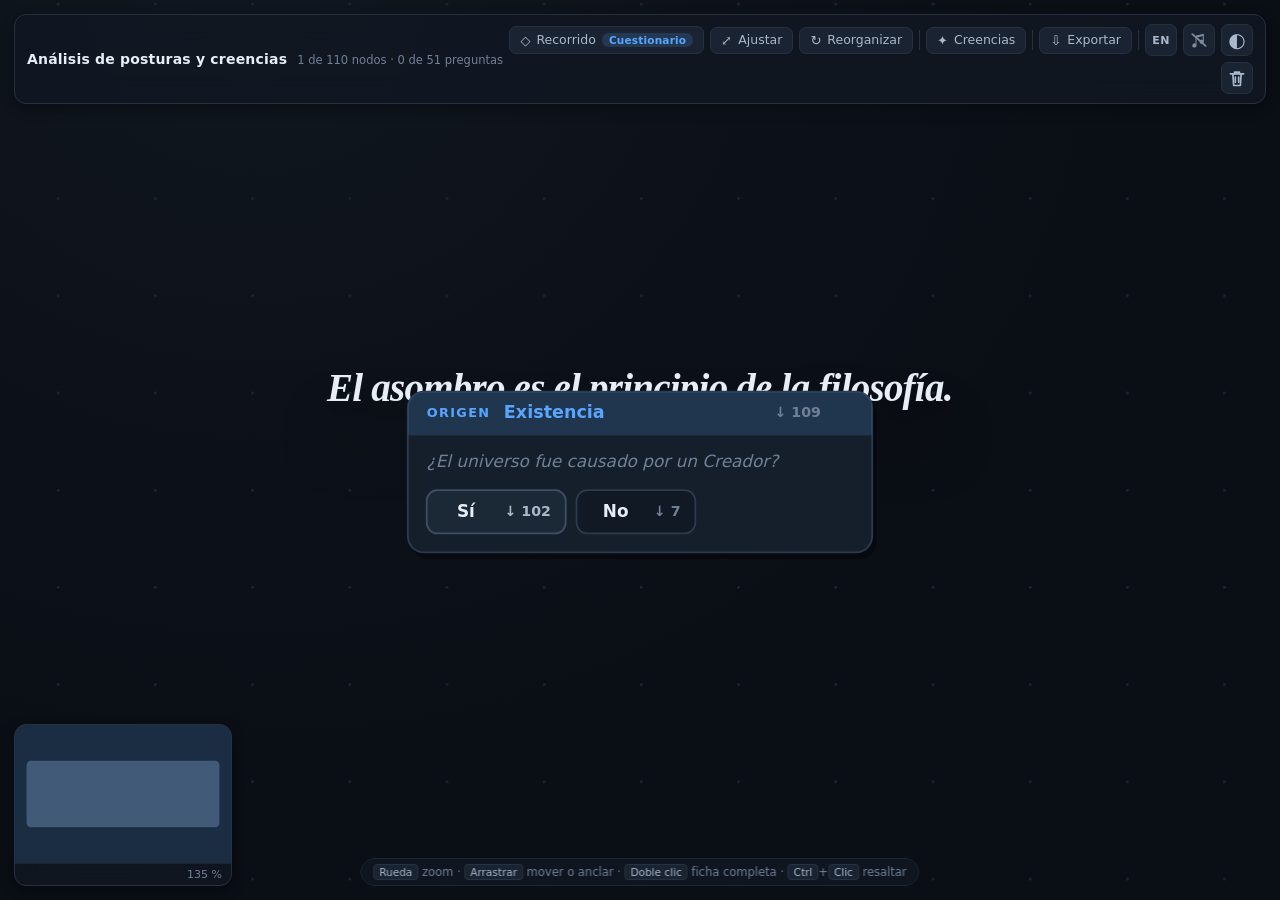
==== recursos/diagramas/arbol-web/index.html @ e9c70f5b "13a iteración de la implementación de la pagina del arbol de clasificación. Se implementaron todos l" ====
<!DOCTYPE html>
<html lang="es" data-tema="oscuro">
<head>
<meta charset="utf-8">
<meta name="viewport" content="width=device-width, initial-scale=1, viewport-fit=cover">
<title>Análisis de posturas y creencias</title>
<link rel="stylesheet" href="css/variables.css">
<link rel="stylesheet" href="css/canvas.css">
<link rel="stylesheet" href="css/nodes.css">
<link rel="stylesheet" href="css/panel.css">
</head>
<body>
<div id="aplicacion">

  <svg id="lienzo" xmlns="http://www.w3.org/2000/svg" role="application"
       data-i18n-aria="ariaLienzo"
       aria-label="Árbol interactivo de posturas y creencias">
    <defs>
      <pattern id="rejilla" width="72" height="72" patternUnits="userSpaceOnUse">
        <circle cx="1" cy="1" r="1.1" class="rejilla-punto"></circle>
      </pattern>
      <marker id="punta" viewBox="0 0 12 12" refX="10" refY="6"
              markerWidth="9" markerHeight="9" orient="auto-start-reverse">
        <path d="M 0 1.2 L 11 6 L 0 10.8 L 2.4 6 z" class="punta-flecha"></path>
      </marker>
      <marker id="punta-eje" viewBox="0 0 12 12" refX="10" refY="6"
              markerWidth="9" markerHeight="9" orient="auto-start-reverse">
        <path d="M 0 1.2 L 11 6 L 0 10.8 L 2.4 6 z" class="punta-flecha-eje"></path>
      </marker>
      <marker id="punta-camino" viewBox="0 0 12 12" refX="10" refY="6"
              markerWidth="10" markerHeight="10" orient="auto-start-reverse">
        <path d="M 0 1.2 L 11 6 L 0 10.8 L 2.4 6 z" class="punta-flecha-camino"></path>
      </marker>
      <marker id="punta-deshab" viewBox="0 0 12 12" refX="10" refY="6"
              markerWidth="9" markerHeight="9" orient="auto-start-reverse">
        <path d="M 0 1.2 L 11 6 L 0 10.8 L 2.4 6 z" class="punta-flecha-deshab"></path>
      </marker>
    </defs>
    <rect id="fondo-rejilla" x="0" y="0" width="100%" height="100%" fill="url(#rejilla)"></rect>
    <g id="mundo">
      <g id="capa-aristas"></g>
      <g id="capa-nodos"></g>
    </g>
  </svg>

  <header id="barra">
    <div class="barra-marca">
      <span class="barra-titulo" data-i18n="tituloPagina">Análisis de posturas y creencias</span>
      <span class="barra-contador" id="contador">—</span>
    </div>
    <div class="barra-acciones">
      <div class="menu-desplegable menu-izquierda" id="menu-recorrido">
        <button type="button" class="boton" id="btn-recorrido" data-i18n-title="recorridoTitle"
                title="Cómo se revelan las ramas (A para ciclar)"
                aria-haspopup="menu" aria-expanded="false">
          <span class="icono">◇</span><span class="rotulo" data-i18n="recorrido">Recorrido</span>
          <span class="valor" id="valor-recorrido">Cuestionario</span>
        </button>
        <div class="menu-lista" role="menu">
          <button type="button" role="menuitemradio" data-recorrido="cuestionario" data-i18n="cuestionario">Cuestionario</button>
          <button type="button" role="menuitemradio" data-recorrido="limpio" data-i18n="limpio">Limpio</button>
          <button type="button" role="menuitemradio" data-recorrido="exploracion" data-i18n="exploracion">Exploración libre</button>
          <button type="button" role="menuitemradio" data-recorrido="completo" data-i18n="completo">Árbol completo</button>
        </div>
      </div>
      <button type="button" class="boton" id="btn-ajustar" data-i18n-title="ajustarTitle"
              title="Ajustar el árbol a la ventana (F)">
        <span class="icono">⤢</span><span class="rotulo" data-i18n="ajustar">Ajustar</span>
      </button>
      <button type="button" class="boton" id="btn-reorganizar" data-i18n-title="reorganizarTitle"
              title="Restaurar las posiciones automáticas (R)">
        <span class="icono">↻</span><span class="rotulo" data-i18n="reorganizar">Reorganizar</span>
      </button>
      <span class="barra-separador" id="sep-resaltados" hidden></span>
      <button type="button" class="boton resalte" id="btn-resaltados" hidden
              data-i18n-title="encuadrarResaltados"
              title="Encuadrar todos los nodos resaltados (H)">
        <span class="icono">◈</span><span class="rotulo"><span id="conteo-resaltados">0</span> <span data-i18n="resaltados">resaltados</span></span>
      </button>
      <button type="button" class="boton resalte" id="btn-limpiar-resaltados" hidden
              data-i18n-title="quitarResaltados" title="Quitar todos los resaltados">
        <span class="icono">✕</span>
      </button>
      <span class="barra-separador"></span>
      <button type="button" class="boton alternable" id="btn-creencias"
              data-i18n-title="creenciasTitle" title="Explorador de creencias (C)"
              aria-pressed="false">
        <span class="icono">✦</span><span class="rotulo" data-i18n="creencias">Creencias</span>
      </button>
      <span class="barra-separador"></span>
      <div class="menu-desplegable" id="menu-exportar">
        <button type="button" class="boton" id="btn-exportar"
                data-i18n-title="exportarTitle" title="Exportar, compartir o descargar una imagen"
                aria-haspopup="menu" aria-expanded="false">
          <span class="icono">⇩</span><span class="rotulo" data-i18n="exportar">Exportar</span>
        </button>
        <div class="menu-lista" role="menu">
          <button type="button" data-export="url" data-i18n="exportarUrl">Compartir vista actual (URL)</button>
          <button type="button" data-export="md" data-i18n="exportarMd">Markdown (propuesta)</button>
          <button type="button" data-export="svg" data-i18n="exportarSvg">Imagen SVG</button>
          <button type="button" data-export="png" data-i18n="exportarPng">Imagen PNG</button>
        </div>
      </div>
      <span class="barra-separador"></span>
      <button type="button" class="boton icono-solo" id="btn-idioma"
              data-i18n-title="idiomaTitle" title="Cambiar idioma (español / English)">
        <span class="rotulo" id="rotulo-idioma">EN</span>
      </button>
      <div class="musica-wrap" id="musica-wrap">
        <button type="button" class="boton icono-solo" id="btn-musica"
                data-i18n-title="muteTitle" title="Silenciar o reanudar la música">
          <svg class="icono-nota" viewBox="0 0 24 24" aria-hidden="true">
            <path d="M9 18.5a2.5 2.5 0 1 1-1.2-2.1V6.8l10-2.3v9.5a2.5 2.5 0 1 1-1.2-2.1V7.2L9 9.2z"></path>
            <path class="nota-tache" d="M4 5 L20 19"></path>
          </svg>
        </button>
        <input type="range" id="vol-musica" class="vol-musica" min="0" max="100" value="10"
               aria-label="Volumen">
      </div>
      <button type="button" class="boton icono-solo" id="btn-tema"
              data-i18n-title="temaTitle" title="Cambiar entre tema oscuro y claro (T)">
        <span class="icono">◐</span>
      </button>
      <button type="button" class="boton peligro icono-solo" id="btn-reiniciar"
              data-i18n-title="reiniciarTitle"
              title="Borrar respuestas, resaltados y anclajes">
        <svg class="icono-basurero" viewBox="0 0 24 24" aria-hidden="true">
          <path d="M4 7h16"></path>
          <path d="M9 7V5h6v2"></path>
          <path d="M7 7l1 14h8l1-14"></path>
          <path d="M10 11v6M14 11v6"></path>
        </svg>
      </button>
    </div>
  </header>

  <div id="minimapa" aria-hidden="true">
    <svg id="minimapa-svg" xmlns="http://www.w3.org/2000/svg">
      <g id="minimapa-nodos"></g>
      <rect id="minimapa-vista" x="0" y="0" width="10" height="10"></rect>
    </svg>
    <div class="minimapa-zoom"><span id="minimapa-escala">100 %</span></div>
  </div>

  <div id="pista" data-i18n-html="pista">
    <kbd>Rueda</kbd> zoom · <kbd>Arrastrar</kbd> mover o anclar · <kbd>Doble clic</kbd> ficha completa ·
    <kbd>Ctrl</kbd>+<kbd>Clic</kbd> resaltar
  </div>

  <aside id="panel" class="cerrado" aria-label="Panel de detalle">
    <div id="panel-asa" data-i18n-title="panelAsa" title="Arrastrar para cambiar el ancho"></div>
    <button type="button" id="panel-cerrar" data-i18n-title="panelCerrar" title="Cerrar panel">✕</button>
    <nav class="panel-pestanas" role="tablist">
      <button type="button" class="pestana" data-pestana="detalle" role="tab" data-i18n="detalle">Detalle</button>
      <button type="button" class="pestana activa" data-pestana="creencias" role="tab" data-i18n="creencias">Creencias</button>
      <button type="button" class="pestana" data-pestana="comparar" role="tab" data-i18n="compararTab">Comparar</button>
      <button type="button" class="pestana" data-pestana="analisis" role="tab" data-i18n="analisis">Análisis profundo</button>
    </nav>

    <section class="panel-cuerpo" data-cuerpo="detalle" id="cuerpo-detalle">
      <div class="panel-controles">
        <button type="button" class="mini-boton destacado" id="btn-analizar-detalle" data-i18n="irAnalizar">Analizar →</button>
      </div>
      <div id="ficha-detalle">
        <p class="panel-vacio" data-i18n="panelVacio">Selecciona un nodo del árbol para ver su ficha completa.</p>
      </div>
    </section>

    <section class="panel-cuerpo activa" data-cuerpo="creencias" id="cuerpo-creencias">
      <div class="buscador">
        <input type="search" id="buscador-tradiciones"
               data-i18n-placeholder="buscarPlaceholder"
               placeholder="Buscar tradición, religión o sistema…"
               autocomplete="off" spellcheck="false">
      </div>
      <div class="panel-controles">
        <button type="button" class="mini-boton alternable" id="btn-compacto" data-i18n="modoCompacto">Modo compacto</button>
        <button type="button" class="mini-boton" id="btn-limpiar-creencias" data-i18n="limpiarSeleccion">Limpiar selección</button>
        <button type="button" class="mini-boton destacado" id="btn-ir-comparar" data-i18n="irComparar">Comparar →</button>
      </div>
      <div id="ficha-creencias"></div>
      <h3 class="panel-subtitulo" data-i18n="tradicionesTitulo">Tradiciones y sistemas de creencias</h3>
      <div id="lista-tradiciones"></div>
      <h3 class="panel-subtitulo" data-i18n="posturasTitulo">Posturas</h3>
      <p class="panel-nota" id="nota-sin-afiliacion"></p>
      <div id="lista-posturas-sueltas"></div>
    </section>

    <section class="panel-cuerpo" data-cuerpo="comparar" id="cuerpo-comparar">
      <div class="panel-controles">
        <label class="interruptor">
          <input type="checkbox" id="chk-desacuerdos">
          <span data-i18n="soloDesacuerdos">Solo desacuerdos</span>
        </label>
        <label class="interruptor">
          <span data-i18n="profundidad">Profundidad</span>
          <select id="sel-profundidad">
            <option value="0" data-i18n="toda">Toda</option>
            <option value="3" data-i18n="niveles3">3 niveles</option>
            <option value="5" data-i18n="niveles5">5 niveles</option>
            <option value="8" data-i18n="niveles8">8 niveles</option>
          </select>
        </label>
      </div>
      <div class="panel-controles">
        <button type="button" class="mini-boton" id="btn-copiar" data-i18n="copiar">Copiar</button>
        <button type="button" class="mini-boton" id="btn-csv" data-i18n="csv">Exportar CSV</button>
        <button type="button" class="mini-boton" id="btn-json" data-i18n="json">Exportar JSON</button>
        <button type="button" class="mini-boton destacado" id="btn-analizar-comparar" data-i18n="irAnalizar">Analizar →</button>
      </div>
      <div id="salida-comparar"></div>
    </section>

    <section class="panel-cuerpo" data-cuerpo="analisis" id="cuerpo-analisis">
      <div class="en-construccion">
        <span class="en-construccion-icono" aria-hidden="true">⚗</span>
        <h3 data-i18n="analisisConstruccion">En construcción</h3>
        <p data-i18n="analisisConstruccionNota">El análisis profundo cruzará el recorrido con las
          posturas del árbol para señalar tensiones, implicaciones y compromisos. Llegará en una
          próxima versión.</p>
      </div>
    </section>
  </aside>

  <div id="dialogo" class="oculto" role="dialog" aria-modal="true" aria-labelledby="dialogo-titulo">
    <div class="dialogo-caja">
      <h2 id="dialogo-titulo"></h2>
      <p id="dialogo-texto"></p>
      <div class="dialogo-acciones">
        <button type="button" class="mini-boton" id="dialogo-cancelar" data-i18n="cancelar">Cancelar</button>
        <button type="button" class="mini-boton peligro" id="dialogo-aceptar" data-i18n="eliminar">Eliminar</button>
      </div>
    </div>
  </div>

  <div id="bienvenida" aria-hidden="true">
    <figure>
      <blockquote id="bienvenida-texto"></blockquote>
      <figcaption id="bienvenida-fuente"></figcaption>
    </figure>
  </div>

  <audio id="audio-fondo" loop preload="auto" src="music/006_lifeWave2k.mp3"></audio>
  <div id="tooltip" role="tooltip" aria-hidden="true"></div>
  <div id="aviso" role="status" aria-live="polite"></div>
  <div id="cargando"><div class="girador"></div><p data-i18n="cargando">Cargando el árbol…</p></div>

</div>

<script src="js/state.js"></script>
<script src="js/i18n.js"></script>
<script src="js/traducciones-en.js"></script>
<script src="js/definiciones.js"></script>
<script src="js/edits.js"></script>
<script src="js/layout.js"></script>
<script src="js/search.js"></script>
<script src="js/renderer.js"></script>
<script src="js/router.js"></script>
<script src="js/app.js"></script>
</body>
</html>
---- recursos/diagramas/arbol-web/css/variables.css ----
/* Paleta y tokens compartidos. El tema oscuro es el predeterminado; el claro
   solo redefine los mismos nombres para que el resto del CSS no cambie. */

:root {
  --pila-fuente: "Segoe UI", system-ui, -apple-system, "Helvetica Neue", Arial, sans-serif;

  /* Lienzo */
  --fondo: #0a0e15;
  --fondo-alto: #10161f;
  --rejilla: #1b2534;

  /* Superficies de interfaz */
  --superficie: rgba(17, 24, 34, 0.86);
  --superficie-solida: #131a25;
  --superficie-alta: #1a2331;
  --borde: #26313f;
  --borde-suave: #1d2632;

  /* Texto */
  --texto: #e7eef8;
  --texto-medio: #a9b8cc;
  --texto-tenue: #708197;

  /* Tarjeta unificada estándar (tipo 1): paleta neutra oscura */
  --nodo-fondo: #151f2c;
  --nodo-fondo-2: #111925;
  --nodo-borde: #2c3a4c;
  --nodo-encabezado: #1e2b3c;
  --nodo-encabezado-texto: #cfe0f5;

  /* Respuesta que abre la rama más poblada: un tono apenas más claro */
  --rama-densa: #1b2836;
  --rama-densa-borde: #3d4f66;

  /* Postura base y preguntas desgajadas (tipo 2): acento ámbar atenuado */
  --eje-fondo: #241d10;
  --eje-borde: #6d5426;
  --eje-encabezado: #2f2513;
  --eje-texto: #e6c184;

  /* Acentos funcionales */
  --acento: #58a6ff;
  --acento-suave: rgba(88, 166, 255, 0.16);
  --dorado: #f2c14e;
  --dorado-suave: rgba(242, 193, 78, 0.18);
  --resalte: #a78bfa;
  --resalte-suave: rgba(167, 139, 250, 0.22);
  --peligro: #f0616d;
  --consenso: #3fb950;
  --divergencia: #f0616d;

  /* Aristas */
  --arista: #3c4b5e;
  --arista-activa: #58a6ff;
  --arista-eje: #6d5426;
  --etiqueta-fondo: #101823;

  /* Geometría */
  --radio: 12px;
  --radio-chico: 7px;
  --sombra: 0 12px 34px rgba(0, 0, 0, 0.48);
  --sombra-suave: 0 4px 14px rgba(0, 0, 0, 0.3);
  --transicion: 220ms cubic-bezier(0.22, 0.61, 0.36, 1);
}

:root[data-tema="claro"] {
  --fondo: #f4f6fa;
  --fondo-alto: #eaeef5;
  --rejilla: #d3dbe6;

  --superficie: rgba(255, 255, 255, 0.9);
  --superficie-solida: #ffffff;
  --superficie-alta: #f2f5f9;
  --borde: #d2dae5;
  --borde-suave: #e2e8f0;

  --texto: #16202c;
  --texto-medio: #46586d;
  --texto-tenue: #74869b;

  --nodo-fondo: #ffffff;
  --nodo-fondo-2: #f6f9fd;
  --nodo-borde: #ccd7e5;
  --nodo-encabezado: #e8eff8;
  --nodo-encabezado-texto: #22405f;

  --rama-densa: #e9eff8;
  --rama-densa-borde: #b9c8dc;

  --eje-fondo: #fdf6e6;
  --eje-borde: #d8b872;
  --eje-encabezado: #f6ead0;
  --eje-texto: #7a5a15;

  --acento: #1f6feb;
  --acento-suave: rgba(31, 111, 235, 0.12);
  --dorado: #b98700;
  --dorado-suave: rgba(185, 135, 0, 0.16);
  --resalte: #7c3aed;
  --resalte-suave: rgba(124, 58, 237, 0.16);
  --peligro: #cf222e;
  --consenso: #1a7f37;
  --divergencia: #cf222e;

  --arista: #a8b6c8;
  --arista-activa: #1f6feb;
  --arista-eje: #d8b872;
  --etiqueta-fondo: #ffffff;

  --sombra: 0 12px 30px rgba(31, 45, 65, 0.16);
  --sombra-suave: 0 3px 10px rgba(31, 45, 65, 0.12);
}
---- recursos/diagramas/arbol-web/css/canvas.css ----
/* Lienzo, cámara, barra flotante, minimapa, tooltip y avisos. */

* { box-sizing: border-box; }

html, body {
  margin: 0;
  height: 100%;
  height: 100dvh;
  overflow: hidden;
  background: var(--fondo);
  color: var(--texto);
  font-family: var(--pila-fuente);
  -webkit-font-smoothing: antialiased;
  user-select: none;
  -webkit-user-select: none;
  -webkit-tap-highlight-color: transparent;
}

#panel, input, textarea, select, #cuerpo-detalle, #cuerpo-creencias, #cuerpo-comparar {
  user-select: text;
  -webkit-user-select: text;
}

/* ------------------------------------------------------------------ lienzo */

#aplicacion {
  position: relative;
  height: 100%;
  /* El fondo vive aquí y no en el SVG: la cita de bienvenida se sienta
     entre ambos y el nodo raíz la tapa, como un banner detrás del objeto. */
  background:
    radial-gradient(ellipse at 20% 0%, var(--fondo-alto), transparent 62%),
    var(--fondo);
}

#lienzo {
  position: absolute;
  inset: 0;
  width: 100%;
  height: 100%;
  display: block;
  background: transparent;
  z-index: 6;
  cursor: grab;
  touch-action: none;
}
#lienzo.arrastrando { cursor: grabbing; }
#lienzo.moviendo-nodo { cursor: grabbing; }

.rejilla-punto { fill: var(--rejilla); }
#fondo-rejilla { pointer-events: none; }

.punta-flecha { fill: var(--arista); }
.punta-flecha-eje { fill: var(--arista-eje); }
.punta-flecha-camino { fill: var(--dorado); }
.punta-flecha-deshab { fill: var(--arista); opacity: 0.85; }

/* -------------------------------------------------------------------- barra */

#barra {
  position: absolute;
  top: 14px;
  left: 14px;
  right: 14px;
  display: flex;
  align-items: center;
  justify-content: space-between;
  gap: 14px;
  padding: 9px 12px;
  border: 1px solid var(--borde);
  border-radius: var(--radio);
  background: var(--superficie);
  backdrop-filter: blur(14px);
  box-shadow: var(--sombra-suave);
  z-index: 20;
}

.barra-marca { display: flex; align-items: baseline; gap: 10px; min-width: 0; }
.barra-titulo { font-size: 14px; font-weight: 650; letter-spacing: 0.2px; white-space: nowrap; }
.barra-contador { font-size: 11.5px; color: var(--texto-tenue); white-space: nowrap; }

.barra-acciones { display: flex; align-items: center; gap: 6px; flex-wrap: wrap; justify-content: flex-end; }
.barra-separador { width: 1px; height: 20px; background: var(--borde); }

.boton {
  display: inline-flex;
  align-items: center;
  gap: 6px;
  padding: 6px 10px;
  border: 1px solid var(--borde);
  border-radius: var(--radio-chico);
  background: var(--superficie-alta);
  color: var(--texto-medio);
  font: inherit;
  font-size: 12.5px;
  line-height: 1;
  cursor: pointer;
  transition: background var(--transicion), color var(--transicion), border-color var(--transicion);
}
.boton:hover { background: var(--acento-suave); color: var(--texto); border-color: var(--acento); }
.boton .icono { font-size: 13px; }
/* Valor vigente de un menú (p. ej. el recorrido): sobrevive al rótulo, que las
   pantallas estrechas esconden, porque sin él el botón no dice en qué modo está. */
.boton .valor {
  padding: 2px 7px;
  border-radius: 999px;
  background: var(--acento-suave);
  color: var(--acento);
  font-size: 10.5px;
  font-weight: 650;
  letter-spacing: 0.2px;
  white-space: nowrap;
}
.boton.icono-solo {
  width: 32px;
  height: 32px;
  padding: 0;
  justify-content: center;
  gap: 0;
}
.boton.icono-solo .icono { font-size: 20px; line-height: 1; }
.icono-basurero {
  width: 20px;
  height: 20px;
  fill: none;
  stroke: currentColor;
  stroke-width: 2;
  stroke-linecap: round;
  stroke-linejoin: round;
}
.icono-nota {
  width: 20px;
  height: 20px;
  fill: currentColor;
}
.icono-nota .nota-tache {
  fill: none;
  stroke: currentColor;
  stroke-width: 2.2;
  stroke-linecap: round;
  display: none;
}
#btn-musica.muteado .nota-tache { display: block; }
#btn-musica.muteado .icono-nota { opacity: 0.7; }
.musica-wrap, .menu-desplegable {
  position: relative;
  display: inline-flex;
  align-items: center;
}
.vol-musica {
  position: absolute;
  top: 100%;
  left: 50%;
  transform: translateX(-50%);
  width: 108px;
  margin: 0;
  /* El padding superior une el botón con el slider: sin ese puente el hover se pierde. */
  padding: 14px 10px 10px;
  border: 1px solid var(--borde);
  border-top: 0;
  border-radius: 0 0 var(--radio-chico) var(--radio-chico);
  background: var(--superficie-solida);
  box-shadow: var(--sombra-suave);
  opacity: 0;
  visibility: hidden;
  pointer-events: none;
  z-index: 30;
  transition: opacity 160ms ease;
}
.musica-wrap:hover .vol-musica,
.musica-wrap.vol-abierto .vol-musica,
.vol-musica:focus,
.vol-musica:active {
  opacity: 1;
  visibility: visible;
  pointer-events: auto;
}
.menu-lista {
  position: absolute;
  top: calc(100% + 6px);
  right: 0;
  min-width: 220px;
  max-width: calc(100vw - 40px);
  padding: 6px;
  border: 1px solid var(--borde);
  border-radius: var(--radio-chico);
  background: var(--superficie-solida);
  box-shadow: var(--sombra);
  z-index: 32;
  display: none;
}
.menu-desplegable.menu-izquierda .menu-lista { right: auto; left: 0; }
.menu-desplegable.abierto .menu-lista { display: grid; gap: 2px; }
.menu-lista button {
  display: flex;
  align-items: center;
  gap: 8px;
  width: 100%;
  text-align: left;
  padding: 8px 10px;
  border: 0;
  border-radius: 6px;
  background: transparent;
  color: var(--texto);
  font: inherit;
  font-size: 12.5px;
  cursor: pointer;
}
.menu-lista button:hover { background: var(--acento-suave); color: var(--acento); }
/* Opción vigente del menú: la marca ocupa una columna fija para que los
   rótulos no bailen entre una opción y otra. */
.menu-lista button::before {
  content: "✓";
  width: 10px;
  font-size: 11px;
  color: var(--acento);
  opacity: 0;
}
.menu-lista button.activo { color: var(--acento); }
.menu-lista button.activo::before { opacity: 1; }
.menu-lista button:not([data-recorrido])::before { display: none; }
#rotulo-idioma { font-size: 11px; font-weight: 700; letter-spacing: 0.4px; }
.boton.activo { background: var(--acento-suave); border-color: var(--acento); color: var(--acento); }
.boton.peligro { padding: 0; width: 32px; height: 32px; justify-content: center; }
.boton.peligro:hover { background: rgba(240, 97, 109, 0.16); border-color: var(--peligro); color: var(--peligro); }
.boton.resalte { background: var(--resalte-suave); border-color: var(--resalte); color: var(--resalte); }
.boton.resalte:hover { background: var(--resalte-suave); border-color: var(--resalte); color: var(--texto); }
.boton[hidden] { display: none; }
.barra-separador[hidden] { display: none; }

@media (max-width: 1180px) and (min-width: 861px) {
  .boton .rotulo { display: none; }
}

@media (max-width: 860px) {
  #barra {
    top: max(8px, env(safe-area-inset-top));
    left: max(8px, env(safe-area-inset-left));
    right: max(8px, env(safe-area-inset-right));
    flex-direction: column;
    align-items: stretch;
    gap: 8px;
    padding: 10px 10px 8px;
  }
  .barra-marca {
    width: 100%;
    justify-content: space-between;
    gap: 8px;
  }
  .barra-titulo {
    white-space: nowrap;
    overflow: hidden;
    text-overflow: ellipsis;
  }
  .barra-contador {
    white-space: nowrap;
    overflow: hidden;
    text-overflow: ellipsis;
    min-width: 0;
  }
  .barra-acciones {
    justify-content: flex-start;
    width: 100%;
    gap: 6px;
  }
  .barra-separador { display: none; }
  .boton {
    min-width: 40px;
    min-height: 40px;
    justify-content: center;
  }
  .boton .rotulo { display: none; }
  .boton.icono-solo,
  .boton.peligro {
    width: 40px;
    height: 40px;
  }
  /* El recorrido manda sobre el resto del árbol: en móvil conserva su rótulo
     y abre en fila propia para que su menú no se salga de la pantalla. */
  #menu-recorrido { flex: 1 1 100%; }
  #menu-recorrido .boton { width: 100%; justify-content: flex-start; gap: 8px; }
  #menu-recorrido .boton .rotulo { display: inline; }
  #menu-recorrido .menu-lista { left: 0; right: 0; min-width: 0; max-width: none; }
  #menu-exportar .menu-lista { max-width: calc(100vw - 32px); }
  #minimapa { display: none; }
}

@media (hover: none) {
  #tooltip { display: none !important; }
}

/* ---------------------------------------------------------------- minimapa */

#minimapa {
  position: absolute;
  left: 14px;
  bottom: 14px;
  width: 218px;
  border: 1px solid var(--borde);
  border-radius: var(--radio);
  background: var(--superficie);
  backdrop-filter: blur(14px);
  box-shadow: var(--sombra-suave);
  overflow: hidden;
  z-index: 15;
}
#minimapa-svg { display: block; width: 100%; height: 138px; cursor: pointer; }
#minimapa-nodos rect { fill: var(--arista); }
#minimapa-nodos rect.eje { fill: var(--eje-borde); }
#minimapa-nodos rect.camino { fill: var(--dorado); }
#minimapa-nodos rect.seleccionado { fill: var(--acento); }
#minimapa-nodos rect.resaltado { fill: var(--resalte); }
#minimapa-vista {
  fill: var(--acento-suave);
  stroke: var(--acento);
  stroke-width: 1.4;
  vector-effect: non-scaling-stroke;
  pointer-events: none;
}
.minimapa-zoom {
  padding: 4px 9px;
  border-top: 1px solid var(--borde-suave);
  font-size: 11px;
  color: var(--texto-tenue);
  text-align: right;
}

/* ------------------------------------------------------------------- pista */

#pista {
  position: absolute;
  left: 50%;
  bottom: 14px;
  transform: translateX(-50%);
  padding: 6px 12px;
  border: 1px solid var(--borde-suave);
  border-radius: 999px;
  background: var(--superficie);
  backdrop-filter: blur(10px);
  color: var(--texto-tenue);
  font-size: 11.5px;
  white-space: nowrap;
  pointer-events: none;
  z-index: 12;
}
#pista kbd {
  padding: 1px 5px;
  border: 1px solid var(--borde);
  border-radius: 4px;
  background: var(--superficie-alta);
  color: var(--texto-medio);
  font: inherit;
  font-size: 10.5px;
}
@media (max-width: 900px) { #pista { display: none; } }

/* ----------------------------------------------------------------- tooltip */

#tooltip {
  position: absolute;
  z-index: 40;
  max-width: 420px;
  padding: 12px 14px;
  border: 1px solid var(--borde);
  border-radius: var(--radio);
  background: var(--superficie-solida);
  box-shadow: var(--sombra);
  font-size: 12.5px;
  line-height: 1.5;
  color: var(--texto-medio);
  opacity: 0;
  visibility: hidden;
  transform: translateY(8px) scale(0.98);
  transition: opacity 280ms ease, transform 280ms ease, visibility 280ms;
  pointer-events: none;
}
#tooltip.visible { opacity: 1; visibility: visible; transform: translateY(0) scale(1); }
#tooltip.saliendo { opacity: 0; visibility: hidden; transform: translateY(-4px) scale(0.98); }
#tooltip h4 {
  margin: 0 0 6px;
  font-size: 11px;
  font-weight: 700;
  letter-spacing: 0.9px;
  text-transform: uppercase;
  color: var(--acento);
}
#tooltip .tooltip-coloquial { color: var(--texto); font-size: 13.5px; margin: 0 0 6px; }
#tooltip .tooltip-formal { color: var(--texto-tenue); font-size: 12px; font-style: italic; margin: 0 0 8px; }
#tooltip .tooltip-tradiciones { margin: 0 0 8px; font-size: 12px; color: var(--dorado); }
#tooltip .tooltip-peso { margin: 6px 0 0; font-size: 11.5px; color: var(--texto-tenue); }
#tooltip .tooltip-definicion { margin: 8px 0 0; font-size: 12px; color: var(--texto-medio); }
#tooltip .def-fuente { margin: 6px 0 0; font-size: 11px; }
#tooltip .def-fuente a { color: var(--acento); }
#tooltip dl { margin: 8px 0 0; display: grid; grid-template-columns: auto 1fr; gap: 3px 10px; }
#tooltip dt { color: var(--texto-tenue); font-size: 11.5px; }
#tooltip dd { margin: 0; color: var(--texto-medio); font-size: 11.5px; }

/* ---------------------------------------------------------------- diálogo */

#dialogo {
  position: absolute;
  inset: 0;
  display: grid;
  place-items: center;
  background: rgba(4, 7, 12, 0.62);
  backdrop-filter: blur(3px);
  z-index: 70;
  opacity: 1;
  transition: opacity 160ms ease;
}
#dialogo.oculto { opacity: 0; pointer-events: none; }

.dialogo-caja {
  width: min(440px, calc(100vw - 48px));
  padding: 20px 22px 18px;
  border: 1px solid var(--borde);
  border-radius: var(--radio);
  background: var(--superficie-solida);
  box-shadow: var(--sombra);
  transform: translateY(0);
  transition: transform 160ms ease;
}
#dialogo.oculto .dialogo-caja { transform: translateY(8px); }
.dialogo-caja h2 { margin: 0 0 8px; font-size: 16px; font-weight: 650; color: var(--texto); }
.dialogo-caja p { margin: 0 0 18px; font-size: 13px; line-height: 1.6; color: var(--texto-medio); }
.dialogo-caja b { color: var(--texto); }
.dialogo-acciones { display: flex; justify-content: flex-end; gap: 8px; }
.dialogo-acciones .mini-boton { padding: 7px 14px; font-size: 12.5px; }
.mini-boton.peligro { border-color: var(--peligro); color: var(--peligro); }
.mini-boton.peligro:hover { background: rgba(240, 97, 109, 0.16); color: var(--peligro); }

/* ------------------------------------------------------------- aviso/carga */

#aviso {
  position: absolute;
  top: 76px;
  left: 50%;
  transform: translate(-50%, -8px);
  padding: 8px 16px;
  border: 1px solid var(--acento);
  border-radius: 999px;
  background: var(--superficie-solida);
  box-shadow: var(--sombra);
  font-size: 12.5px;
  color: var(--texto);
  opacity: 0;
  pointer-events: none;
  transition: opacity 200ms ease, transform 200ms ease;
  z-index: 45;
}
#aviso.visible { opacity: 1; transform: translate(-50%, 0); }

#cargando {
  position: absolute;
  inset: 0;
  display: grid;
  place-content: center;
  justify-items: center;
  gap: 14px;
  background: var(--fondo);
  color: var(--texto-tenue);
  font-size: 13px;
  z-index: 60;
  transition: opacity 260ms ease;
}
#cargando.oculto { opacity: 0; pointer-events: none; }
#cargando p { margin: 0; }
#cargando.error .girador { display: none; }
#cargando.error p { max-width: 640px; text-align: center; line-height: 1.6; color: var(--texto-medio); }
#cargando code {
  padding: 1px 6px;
  border-radius: 4px;
  background: var(--superficie-alta);
  color: var(--acento);
  font-size: 12px;
}
.girador {
  width: 30px;
  height: 30px;
  border: 2.5px solid var(--borde);
  border-top-color: var(--acento);
  border-radius: 50%;
  animation: girar 850ms linear infinite;
}
@keyframes girar { to { transform: rotate(360deg); } }

/* Sombra de la cita: se proyecta sobre el lienzo (misma capa que el texto,
   detrás del SVG) y el nodo raíz la corta. */
:root {
  --bienvenida-sombra:
    drop-shadow(0 10px 8px rgba(0, 0, 0, 0.28))
    drop-shadow(0 42px 26px rgba(0, 0, 0, 0.4));
  --bienvenida-sombra-rincón:
    drop-shadow(0 6px 6px rgba(0, 0, 0, 0.22))
    drop-shadow(0 16px 12px rgba(0, 0, 0, 0.28));
  --bienvenida-sombra-apagada:
    drop-shadow(0 10px 8px rgba(0, 0, 0, 0))
    drop-shadow(0 42px 26px rgba(0, 0, 0, 0));
}
:root[data-tema="claro"] {
  --bienvenida-sombra:
    drop-shadow(0 8px 6px rgba(31, 45, 65, 0.12))
    drop-shadow(0 36px 22px rgba(31, 45, 65, 0.18));
  --bienvenida-sombra-rincón:
    drop-shadow(0 5px 5px rgba(31, 45, 65, 0.1))
    drop-shadow(0 14px 10px rgba(31, 45, 65, 0.14));
  --bienvenida-sombra-apagada:
    drop-shadow(0 8px 6px rgba(31, 45, 65, 0))
    drop-shadow(0 36px 22px rgba(31, 45, 65, 0));
}

#bienvenida {
  position: absolute;
  inset: 0;
  /* Detrás del SVG (z 6) y de la barra (z 20): el nodo la oculta de verdad. */
  z-index: 4;
  display: grid;
  place-items: center;
  /* Un poco alta: cruza la parte superior de la raíz, no el centro del nodo. */
  padding: calc(var(--barra-alto, 64px) + 8px) 24px 22vh;
  pointer-events: none;
  background: transparent;
}
#bienvenida figure {
  margin: 0;
  max-width: 96vw;
  text-align: center;
  opacity: 0;
  transform: translate3d(0, 28px, 0) scale(0.92);
  filter: var(--bienvenida-sombra-apagada);
  will-change: transform, opacity, filter;
  backface-visibility: hidden;
}
/* La secuencia la marca JS con clases: si tres @keyframes viven en el
   mismo elemento, la última se queda con opacity y el fade gana de una. */
#bienvenida.entra figure {
  opacity: 1;
  transform: translate3d(0, 0, 0) scale(1);
  filter: var(--bienvenida-sombra);
  transition:
    opacity 2s cubic-bezier(0.22, 1, 0.36, 1) 0.45s,
    transform 2s cubic-bezier(0.22, 1, 0.36, 1) 0.45s,
    filter 2s cubic-bezier(0.22, 1, 0.36, 1) 0.45s;
}
#bienvenida.en-esquina figure,
#bienvenida.sale figure {
  /* dx/dy/k los calcula JS midiendo la cita, para no salirse de la pantalla. */
  transform: translate3d(var(--bienvenida-dx, 0px), var(--bienvenida-dy, 0px), 0)
    scale(var(--bienvenida-k, 0.42));
}
#bienvenida.en-esquina figure {
  opacity: 1;
  filter: var(--bienvenida-sombra-rincón);
  transition:
    transform 0.8s cubic-bezier(0.4, 0, 1, 1),
    filter 0.8s ease;
}
#bienvenida.sale figure {
  opacity: 0;
  filter: var(--bienvenida-sombra-apagada);
  transition: opacity 0.8s ease, filter 0.8s ease;
}
#bienvenida blockquote {
  margin: 0;
  font-family: "Palatino Linotype", Palatino, "Iowan Old Style", "Book Antiqua", Georgia, serif;
  font-size: clamp(16px, 3.05vw, 42px);
  font-weight: 600;
  font-style: italic;
  letter-spacing: -0.02em;
  line-height: 1.15;
  white-space: nowrap;
  color: var(--texto);
}
#bienvenida figcaption {
  margin-top: 10px;
  font-family: "Palatino Linotype", Palatino, "Iowan Old Style", "Book Antiqua", Georgia, serif;
  font-size: clamp(10px, 1.35vw, 14px);
  font-weight: 500;
  letter-spacing: 0.16em;
  text-transform: uppercase;
  color: var(--texto-tenue);
  opacity: 0.42;
  white-space: nowrap;
  line-height: 1;
}
#bienvenida.hecha { display: none; }

@media (max-width: 860px) {
  #bienvenida {
    padding: calc(var(--barra-alto, 64px) + 8px) 16px 18vh;
  }
}

@media (prefers-reduced-motion: reduce) {
  .girador { animation-duration: 2.4s; }
  #tooltip { transition: none; }
  #bienvenida figure { transition: none; opacity: 0; }
}
---- recursos/diagramas/arbol-web/css/nodes.css ----
/* Nodos y aristas dibujados en SVG puro.
   Los tamaños de fuente de este archivo son los mismos que js/layout.js usa
   para medir el texto; si cambia uno hay que cambiar el otro. */

#capa-nodos text,
#capa-aristas text {
  font-family: var(--pila-fuente);
  dominant-baseline: middle;
  user-select: none;
  -webkit-user-select: none;
}

/* ------------------------------------------------------------------ aristas */

.arista { fill: none; stroke: var(--arista); stroke-width: 1.6; marker-end: url(#punta); transition: stroke 200ms ease, stroke-width 200ms ease, opacity 200ms ease; }
/* La flecha se traza desde el padre; la punta aparece al quitar .entrando. */
.arista-grupo.entrando .arista {
  stroke-dasharray: 1;
  stroke-dashoffset: 1;
  marker-end: none;
  animation: arista-entra 480ms cubic-bezier(0.22, 0.61, 0.36, 1) both;
  animation-delay: var(--retraso-entrada, 0ms);
}
.arista-grupo.entrando .arista-etiqueta-caja,
.arista-grupo.entrando .arista-etiqueta-texto {
  opacity: 0;
  animation: etiqueta-entra 260ms ease both;
  animation-delay: calc(var(--retraso-entrada, 0ms) + 320ms);
}
.arista-grupo.saliendo { pointer-events: none; }
.arista-grupo.saliendo .arista {
  stroke-dasharray: 1;
  marker-end: none;
  animation: arista-sale 360ms ease both;
  animation-delay: var(--retraso-salida, 0ms);
}
.arista-grupo.saliendo .arista-etiqueta-caja,
.arista-grupo.saliendo .arista-etiqueta-texto {
  animation: etiqueta-sale 200ms ease both;
}
@keyframes arista-entra { from { stroke-dashoffset: 1; } to { stroke-dashoffset: 0; } }
@keyframes arista-sale { from { stroke-dashoffset: 0; opacity: 1; } to { stroke-dashoffset: 1; opacity: 0; } }
@keyframes etiqueta-entra { from { opacity: 0; } to { opacity: 1; } }
@keyframes etiqueta-sale { from { opacity: 1; } to { opacity: 0; } }
.arista.eje { stroke: var(--arista-eje); stroke-dasharray: 5 4; marker-end: url(#punta-eje); }
.arista.elegida { stroke: var(--arista-activa); stroke-width: 2.2; }
.arista.camino { stroke: var(--dorado); stroke-width: 2.6; marker-end: url(#punta-camino); }
.arista.camino.tentativa { stroke-dasharray: 7 5; }
.arista.atenuada { opacity: 0.42; }
.arista.deshabilitada { opacity: 0.52; stroke-width: 1.85; marker-end: url(#punta-deshab); }

.arista-etiqueta-caja { fill: var(--etiqueta-fondo); stroke: var(--borde); stroke-width: 1; rx: 6; }
.arista-etiqueta-texto { fill: var(--texto-medio); font-size: 11px; font-weight: 600; text-anchor: middle; }
.arista-grupo.elegida .arista-etiqueta-caja { stroke: var(--acento); }
.arista-grupo.elegida .arista-etiqueta-texto { fill: var(--acento); }
.arista-grupo.camino .arista-etiqueta-caja { stroke: var(--dorado); }
.arista-grupo.camino .arista-etiqueta-texto { fill: var(--dorado); }
.arista-grupo.atenuada { opacity: 0.48; }
.arista-grupo.deshabilitada { opacity: 0.62; }

/* --------------------------------------------------------------------- nodo */

.nodo { cursor: pointer; }
.nodo.atenuado { opacity: 0.26; transition: opacity 280ms ease; }
.nodo.atenuado.resaltado { opacity: 1; }
.nodo.deshabilitado { opacity: 0.38; filter: grayscale(0.45); transition: opacity 280ms ease, filter 280ms ease; }
.nodo.deshabilitado .nodo-caja { fill-opacity: 0.72; }
/* El transform CSS va en .nodo-cuerpo, no en .nodo: un transform en el
   grupo exterior pisa el translate(x,y) del SVG y el nodo nace en el origen. */
.nodo.deshabilitado.entrando .nodo-cuerpo {
  animation: rama-entra-dim 420ms cubic-bezier(0.22, 0.61, 0.36, 1) both;
  animation-delay: var(--retraso-entrada, 0ms);
}
@keyframes rama-entra-dim {
  from { opacity: 0; }
  to { opacity: 0.38; }
}
.nodo.deshabilitado .opcion,
.nodo.deshabilitado .papelera { pointer-events: none; }
.nodo.entrando:not(.deshabilitado):not(.raiz) .nodo-cuerpo {
  transform-box: fill-box;
  transform-origin: 50% 0;
  animation: rama-entra 620ms cubic-bezier(0.22, 1, 0.36, 1) both;
  animation-delay: var(--retraso-entrada, 0ms);
}
.nodo.raiz.entrando .nodo-cuerpo {
  transform-box: fill-box;
  transform-origin: center;
  animation: nacer-raiz 560ms cubic-bezier(0.22, 0.61, 0.36, 1) both;
}
.nodo.saliendo { pointer-events: none; }
.nodo.saliendo .nodo-cuerpo {
  transform-box: fill-box;
  transform-origin: 50% 0;
  animation: rama-sale 400ms cubic-bezier(0.4, 0, 1, 1) both;
  animation-delay: var(--retraso-salida, 0ms);
}
@keyframes rama-entra {
  from {
    opacity: 0;
    transform: translateY(-10px) scale(0.18, 0.08);
    filter: drop-shadow(0 0 0 transparent);
  }
  58% {
    opacity: 1;
    transform: translateY(2px) scale(1.045, 1.03);
    filter: drop-shadow(0 0 16px var(--acento));
  }
  to {
    opacity: 1;
    transform: none;
    filter: drop-shadow(0 0 0 transparent);
  }
}
@keyframes nacer-raiz {
  from { opacity: 0; transform: scale(0.9); }
  55% { opacity: 1; transform: scale(1.04); }
  to { opacity: 1; transform: none; }
}
@keyframes rama-sale {
  from { opacity: 1; transform: none; filter: drop-shadow(0 0 0 transparent); }
  to {
    opacity: 0;
    transform: translateY(-8px) scale(0.16, 0.06);
    filter: drop-shadow(0 0 16px var(--peligro));
  }
}

.nodo-sombra { fill: rgba(0, 0, 0, 0.35); pointer-events: none; }
:root[data-tema="claro"] .nodo-sombra { fill: rgba(31, 45, 65, 0.12); }

.nodo-caja {
  fill: var(--nodo-fondo);
  stroke: var(--nodo-borde);
  stroke-width: 1.4;
  pointer-events: all;
  transition: stroke 180ms ease, fill 180ms ease;
}
/* El hover es un realce discreto del borde neutro. El azul queda reservado a
   la selección y el violeta al resaltado, para que los tres estados no se
   confundan entre sí. */
.nodo:hover .nodo-caja { stroke: var(--texto-tenue); }
.nodo-encabezado-fondo { fill: var(--nodo-encabezado); }
.nodo-separador { stroke: var(--nodo-borde); stroke-width: 1; opacity: 0.75; }
.nodo-encabezado-texto { fill: var(--nodo-encabezado-texto); font-size: 13px; font-weight: 600; }
.nodo-encabezado-texto.sin-nombre { fill: var(--texto-tenue); font-style: italic; font-weight: 500; }
.nodo-etiqueta-tipo {
  fill: var(--texto-tenue);
  font-size: 9.5px;
  font-weight: 700;
  letter-spacing: 1px;
}

.nodo-conteo { fill: var(--texto-tenue); font-size: 10.5px; font-weight: 700; }
.nodo:hover .nodo-conteo { fill: var(--texto-medio); }

.nodo-pregunta { fill: var(--texto-tenue); font-size: 12.5px; font-style: italic; }
.nodo-coloquial { fill: var(--texto); font-size: 14px; font-style: normal; }
.nodo-nota { fill: var(--texto-tenue); font-size: 11.5px; font-style: italic; }

.nodo-titulo { fill: var(--texto); font-size: 15px; font-weight: 700; }
.nodo-titulo.sin-nombre { fill: var(--texto-tenue); font-style: italic; font-weight: 400; }

/* Postura dividida (tipo 2): base sobria, preguntas en ámbar atenuado. */
.nodo.tipo-postura .nodo-caja { fill: var(--nodo-encabezado); stroke: var(--eje-borde); }
.nodo.tipo-postura .nodo-etiqueta-tipo { fill: var(--eje-texto); }
.nodo.tipo-pregunta .nodo-caja { fill: var(--eje-fondo); stroke: var(--eje-borde); }
.nodo.tipo-pregunta .nodo-encabezado-fondo { fill: var(--eje-encabezado); }
.nodo.tipo-pregunta .nodo-encabezado-texto { fill: var(--eje-texto); }
.nodo.tipo-pregunta .nodo-etiqueta-tipo { fill: var(--eje-texto); opacity: 0.75; }

/* La raíz se distingue por su rótulo ORIGEN y una cabecera algo más marcada,
   no por un borde de color: un borde permanente se leía como un hover pegado. */
.nodo.raiz .nodo-encabezado-fondo { fill: var(--acento-suave); }
.nodo.raiz .nodo-encabezado-texto { fill: var(--acento); }
.nodo.raiz .nodo-etiqueta-tipo { fill: var(--acento); }

/* Estado 3: seleccionado (anillo de foco). */
.nodo.seleccionado .nodo-caja { stroke: var(--acento); stroke-width: 2.2; }
.nodo.borrador .nodo-caja { stroke-dasharray: 6 4; }
.nodo-anillo {
  fill: none;
  stroke: var(--acento);
  stroke-width: 2;
  opacity: 0;
  pointer-events: none;
  transition: opacity 180ms ease;
}
.nodo.seleccionado .nodo-anillo { opacity: 0.42; }

/* Camino iluminado del explorador de creencias (por debajo del Ctrl + clic). */
.nodo.camino .nodo-caja { stroke: var(--dorado); stroke-width: 2.2; }
.nodo.camino .nodo-brillo { stroke: var(--dorado); opacity: 0.4; }
.nodo.camino.tentativa .nodo-brillo { stroke-dasharray: 8 5; }

/* Estado + resaltado permanente (Ctrl + clic). Manda sobre camino y selección. */
.nodo-brillo { fill: var(--resalte); stroke: var(--resalte-suave); stroke-width: 3.4; opacity: 0; pointer-events: none; transition: opacity 200ms ease; }
.nodo.resaltado .nodo-brillo,
.nodo.camino.resaltado .nodo-brillo,
.nodo.seleccionado.resaltado .nodo-brillo {
  fill: var(--resalte);
  stroke: var(--resalte-suave);
  opacity: 0.55;
  animation: pulso-resalte 900ms cubic-bezier(0.22, 0.61, 0.36, 1);
}
@keyframes pulso-resalte {
  0% { opacity: 0; }
  35% { opacity: 0.9; }
  100% { opacity: 0.55; }
}
.nodo.resaltado .nodo-caja,
.nodo.camino.resaltado .nodo-caja,
.nodo.seleccionado.resaltado .nodo-caja {
  stroke: var(--resalte);
  stroke-width: 2.6;
}

/* ----------------------------------------------------------------- botones */

.opcion { cursor: pointer; }
.opcion-caja {
  fill: var(--nodo-fondo-2);
  stroke: var(--nodo-borde);
  stroke-width: 1.3;
  transition: fill 150ms ease, stroke 150ms ease;
}
.opcion:hover .opcion-caja { fill: var(--acento-suave); stroke: var(--acento); }
.opcion-texto { fill: var(--texto); font-size: 12.5px; font-weight: 600; text-anchor: middle; }
.opcion:hover .opcion-texto { fill: var(--acento); }
.opcion.elegida .opcion-caja { fill: var(--acento-suave); stroke: var(--acento); }
.opcion.elegida .opcion-texto { fill: var(--acento); }
.opcion.tenue { opacity: 0.42; }
.opcion.tenue:hover { opacity: 1; }
.opcion-glosa { fill: var(--texto-tenue); font-size: 10px; font-weight: 700; }

.opcion-conteo { fill: var(--texto-tenue); font-size: 10.5px; font-weight: 700; }
.opcion:hover .opcion-conteo { fill: var(--acento); }
.opcion.elegida .opcion-conteo { fill: var(--acento); }
/* La respuesta que abre más árbol. Cede el paso al azul de la elegida y al del
   hover, que dicen cosas más urgentes que «esta rama es la más grande». */
.opcion.densa:not(.elegida):not(:hover) .opcion-caja {
  fill: var(--rama-densa);
  stroke: var(--rama-densa-borde);
}
.opcion.densa:not(.elegida):not(:hover) .opcion-conteo { fill: var(--texto-medio); }

.respuesta-chip-caja { fill: var(--acento-suave); stroke: var(--acento); stroke-width: 1.2; }
.respuesta-chip-texto { fill: var(--acento); font-size: 12px; font-weight: 600; }

.tradicion-chip-caja { fill: var(--superficie-alta); stroke: var(--borde); stroke-width: 1; }
.tradicion-chip-caja.tentativa { stroke-dasharray: 4 3; }
.tradicion-chip-caja.destacada { fill: var(--dorado-suave); stroke: var(--dorado); }
.tradicion-chip-texto { fill: var(--texto-medio); font-size: 11px; font-weight: 500; }
.tradicion-chip-caja.destacada + .tradicion-chip-texto { fill: var(--dorado); }

/* ------------------------------------------------------------- indicadores */

.papelera { cursor: pointer; opacity: 0; transition: opacity 150ms ease; }
.nodo:hover .papelera { opacity: 1; }
.papelera-caja { fill: var(--superficie-alta); stroke: var(--borde); stroke-width: 1; }
.papelera-icono { fill: none; stroke: var(--texto-tenue); stroke-width: 1.5; stroke-linecap: round; }
.papelera:hover .papelera-caja { fill: rgba(240, 97, 109, 0.18); stroke: var(--peligro); }
.papelera:hover .papelera-icono { stroke: var(--peligro); }

.chincheta { cursor: pointer; opacity: 1; }
.nodo.fijado .chincheta { opacity: 1; }
.chincheta-caja { fill: var(--acento-suave); stroke: var(--acento); stroke-width: 1; }
.chincheta-cabeza { fill: var(--acento); stroke: none; }
.chincheta-aguja { fill: none; stroke: var(--acento); stroke-width: 1.5; stroke-linecap: round; }
.chincheta:hover .chincheta-caja { fill: var(--acento); stroke: var(--acento); }
.chincheta:hover .chincheta-cabeza { fill: var(--superficie-solida); }
.chincheta:hover .chincheta-aguja { stroke: var(--superficie-solida); }

.convergencia-glifo { fill: var(--eje-texto); font-size: 12px; font-weight: 800; text-anchor: middle; }
.convergencia-puerto { fill: none; stroke: var(--eje-borde); stroke-width: 1.6; }

.marca-tradicion { fill: var(--dorado); }
.marca-tradicion.tentativa { opacity: 0.5; }
.marca-tradicion.destacada { stroke: var(--dorado); stroke-width: 3; opacity: 1; }
.marca-tradicion-resto { fill: var(--dorado); font-size: 10px; font-weight: 700; }

@media (prefers-reduced-motion: reduce) {
  .nodo.entrando .nodo-cuerpo, .nodo.raiz.entrando .nodo-cuerpo,
  .nodo.saliendo .nodo-cuerpo,
  .arista-grupo.entrando .arista, .arista-grupo.saliendo .arista,
  .arista-grupo.entrando .arista-etiqueta-caja,
  .arista-grupo.entrando .arista-etiqueta-texto,
  .arista-grupo.saliendo .arista-etiqueta-caja,
  .arista-grupo.saliendo .arista-etiqueta-texto,
  .nodo.resaltado .nodo-brillo {
    animation: none;
  }
}
---- recursos/diagramas/arbol-web/css/panel.css ----
/* Panel lateral: ficha de detalle, explorador de creencias y vista de lista
   del Modo de Razonamiento y Comparación. */

#panel {
  position: absolute;
  top: calc(var(--barra-alto, 64px) + 22px);
  right: 14px;
  bottom: 14px;
  width: var(--panel-ancho, 540px);
  display: flex;
  flex-direction: column;
  border: 1px solid var(--borde);
  border-radius: var(--radio);
  background: var(--superficie);
  backdrop-filter: blur(16px);
  box-shadow: var(--sombra);
  z-index: 18;
  transition: transform var(--transicion), opacity var(--transicion);
}
#panel.cerrado { transform: translateX(calc(100% + 22px)); opacity: 0; pointer-events: none; }
#panel { padding-top: 58px; }

#panel.ancho { width: max(var(--panel-ancho, 540px), min(760px, 62vw)); }

#panel-asa {
  position: absolute;
  top: 48px;
  left: -3px;
  bottom: 12px;
  width: 10px;
  cursor: ew-resize;
  z-index: 2;
}
#panel-asa::after {
  content: "";
  position: absolute;
  top: 42%;
  left: 3px;
  width: 3px;
  height: 48px;
  border-radius: 3px;
  background: var(--borde);
}
#panel-asa:hover::after { background: var(--acento); }

#panel-cerrar {
  position: absolute;
  top: 10px;
  right: 10px;
  width: 26px;
  height: 26px;
  border: 1px solid var(--borde);
  border-radius: var(--radio-chico);
  background: var(--superficie-alta);
  color: var(--texto-tenue);
  cursor: pointer;
  font-size: 12px;
  line-height: 1;
}
#panel-cerrar:hover { color: var(--peligro); border-color: var(--peligro); }

.panel-pestanas {
  position: absolute;
  top: 12px;
  left: 12px;
  /* Deja libre la ✕ y desliza en horizontal cuando las cuatro pestañas no
     caben, en vez de meterse debajo del botón de cerrar. */
  right: 44px;
  display: flex;
  gap: 4px;
  overflow-x: auto;
  scrollbar-width: none;
}
.panel-pestanas::-webkit-scrollbar { display: none; }
.pestana {
  flex: none;
  padding: 6px 12px;
  border: 1px solid transparent;
  border-radius: var(--radio-chico);
  background: transparent;
  color: var(--texto-tenue);
  font: inherit;
  font-size: 12.5px;
  white-space: nowrap;
  cursor: pointer;
}
.pestana:hover { color: var(--texto); }
.pestana.activa { background: var(--acento-suave); border-color: var(--acento); color: var(--acento); }

.panel-cuerpo {
  display: none;
  flex: 1;
  min-height: 0;
  overflow-y: auto;
  padding: 4px 16px 18px;
  scrollbar-width: thin;
}
.panel-cuerpo.activa { display: block; }
.panel-cuerpo::-webkit-scrollbar { width: 9px; }
.panel-cuerpo::-webkit-scrollbar-thumb { background: var(--borde); border-radius: 9px; }

.panel-vacio { color: var(--texto-tenue); font-size: 13px; line-height: 1.6; }
.panel-nota { color: var(--texto-tenue); font-size: 11.5px; line-height: 1.55; margin: 0 0 8px; }
.panel-subtitulo {
  margin: 20px 0 8px;
  font-size: 10.5px;
  font-weight: 700;
  letter-spacing: 1.1px;
  text-transform: uppercase;
  color: var(--texto-tenue);
}

/* ---------------------------------------------------------------- detalle */

.ficha-tipo {
  display: inline-block;
  margin-bottom: 8px;
  padding: 3px 8px;
  border: 1px solid var(--borde);
  border-radius: 999px;
  font-size: 10px;
  font-weight: 700;
  letter-spacing: 0.9px;
  text-transform: uppercase;
  color: var(--texto-tenue);
}
.ficha-tipo.eje { border-color: var(--eje-borde); color: var(--eje-texto); }
.ficha-titulo { margin: 0 0 4px; font-size: 19px; font-weight: 700; line-height: 1.25; color: var(--texto); }
.ficha-titulo.sin-nombre { color: var(--texto-tenue); font-style: italic; font-weight: 500; }
.ficha-formal { margin: 6px 0 0; font-size: 12.5px; line-height: 1.5; font-style: italic; color: var(--texto-tenue); }
.ficha-coloquial { margin: 10px 0 0; font-size: 15px; line-height: 1.45; font-style: normal; color: var(--texto); }
.ficha-definicion { margin: 12px 0 0; font-size: 13px; line-height: 1.55; color: var(--texto-medio); }
.ficha-definicion .def-fuente { margin: 6px 0 0; font-size: 11.5px; }
.ficha-definicion .def-fuente a { color: var(--acento); }

.ficha-datos { margin: 14px 0 0; display: grid; grid-template-columns: auto 1fr; gap: 5px 12px; }
.ficha-datos dt { color: var(--texto-tenue); font-size: 11.5px; }
.ficha-datos dd { margin: 0; color: var(--texto-medio); font-size: 11.5px; }

.ficha-opciones { list-style: none; margin: 10px 0 0; padding: 0; display: grid; gap: 6px; }
.ficha-opciones li {
  padding: 8px 10px;
  border: 1px solid var(--borde-suave);
  border-radius: var(--radio-chico);
  background: var(--superficie-alta);
  font-size: 12.5px;
  color: var(--texto-medio);
}
.ficha-opciones li.elegida { border-color: var(--acento); background: var(--acento-suave); color: var(--texto); }
.ficha-opciones b { color: var(--texto); }
.ficha-opciones .glosa { display: block; margin-top: 3px; font-size: 11.5px; color: var(--texto-tenue); }
/* Nodos que abre la respuesta; resalta el de la rama más poblada. */
.ficha-opciones .peso-rama { font-size: 11px; font-weight: 700; color: var(--texto-tenue); }
.ficha-opciones .peso-rama.densa { color: var(--texto); }

.etiquetas { display: flex; flex-wrap: wrap; gap: 6px; margin: 10px 0 0; }
.etiqueta {
  display: inline-flex;
  align-items: center;
  gap: 5px;
  padding: 4px 9px;
  border: 1px solid var(--borde);
  border-radius: 999px;
  background: var(--superficie-alta);
  font-size: 11.5px;
  color: var(--texto-medio);
  cursor: pointer;
}
.etiqueta:hover { border-color: var(--dorado); color: var(--dorado); }
.etiqueta.tentativa { border-style: dashed; }
.etiqueta.activa { background: var(--dorado-suave); border-color: var(--dorado); color: var(--dorado); }

.enlace-nota {
  display: inline-block;
  margin-top: 8px;
  color: var(--acento);
  font-size: 12px;
  text-decoration: none;
  border-bottom: 1px dashed currentColor;
}

/* ------------------------------------------------------------- buscador */

.buscador { position: sticky; top: 0; padding: 6px 0 10px; background: linear-gradient(var(--superficie) 76%, transparent); }
#buscador-tradiciones {
  width: 100%;
  padding: 9px 12px;
  border: 1px solid var(--borde);
  border-radius: var(--radio-chico);
  background: var(--superficie-alta);
  color: var(--texto);
  font: inherit;
  font-size: 13px;
}
#buscador-tradiciones:focus { outline: none; border-color: var(--acento); }

.panel-controles { display: flex; flex-wrap: wrap; align-items: center; gap: 8px; margin-bottom: 12px; }
.mini-boton {
  padding: 5px 10px;
  border: 1px solid var(--borde);
  border-radius: var(--radio-chico);
  background: var(--superficie-alta);
  color: var(--texto-medio);
  font: inherit;
  font-size: 11.5px;
  cursor: pointer;
}
.mini-boton:hover { border-color: var(--acento); color: var(--acento); }
.mini-boton.destacado { border-color: var(--acento); color: var(--acento); }
.mini-boton.activo { background: var(--acento-suave); border-color: var(--acento); color: var(--acento); }
.interruptor { display: inline-flex; align-items: center; gap: 6px; font-size: 11.5px; color: var(--texto-medio); }
.interruptor select {
  border: 1px solid var(--borde);
  border-radius: 5px;
  background: var(--superficie-alta);
  color: var(--texto-medio);
  font: inherit;
  font-size: 11.5px;
  padding: 2px 4px;
}

.tradicion {
  display: flex;
  align-items: flex-start;
  gap: 9px;
  padding: 9px 10px;
  margin-bottom: 6px;
  border: 1px solid var(--borde-suave);
  border-radius: var(--radio-chico);
  background: var(--superficie-alta);
  cursor: pointer;
  transition: border-color 150ms ease, background 150ms ease;
}
.tradicion:hover { border-color: var(--dorado); }
.tradicion.activa { border-color: var(--dorado); background: var(--dorado-suave); }
.tradicion input { margin: 2px 0 0; accent-color: var(--dorado); flex: none; }
.tradicion-nombre {
  font-size: 13px;
  color: var(--texto);
  font-weight: 600;
  line-height: 1.35;
}
.tradicion-nombre.tentativa::after {
  content: "adhesión tentativa";
  margin-left: 6px;
  padding: 1px 6px;
  border: 1px dashed var(--dorado);
  border-radius: 999px;
  font-size: 9.5px;
  font-weight: 600;
  color: var(--dorado);
  text-transform: uppercase;
  letter-spacing: 0.5px;
}
.tradicion-meta { display: block; margin-top: 2px; font-size: 11px; color: var(--texto-tenue); line-height: 1.45; }

.lista-tarjetas { margin-bottom: 8px; }
.lista-tarjetas.compacto {
  display: flex;
  flex-wrap: wrap;
  gap: 6px;
}
.lista-tarjetas.compacto .tradicion {
  margin: 0;
  padding: 5px 8px;
  align-items: center;
  white-space: nowrap;
  flex: 0 0 auto;
  max-width: 100%;
}
.lista-tarjetas.compacto .tradicion-meta { display: none; }
.lista-tarjetas.compacto .tradicion-nombre {
  font-size: 12px;
  white-space: nowrap;
  overflow: hidden;
  text-overflow: ellipsis;
}
.lista-tarjetas.compacto .tradicion-nombre.tentativa::after { display: none; }

.ficha-edicion {
  margin-top: 16px;
  padding-top: 12px;
  border-top: 1px dashed var(--borde);
}
.ficha-edicion .campo {
  width: 100%;
  margin: 0 0 8px;
  padding: 7px 9px;
  border: 1px solid var(--borde);
  border-radius: var(--radio-chico);
  background: var(--superficie-alta);
  color: var(--texto);
  font: inherit;
  font-size: 12.5px;
}

.ficha-sujeto {
  padding: 11px 12px;
  margin-bottom: 10px;
  border: 1px solid var(--dorado);
  border-radius: var(--radio-chico);
  background: var(--dorado-suave);
}
.ficha-sujeto .ficha-opciones li { cursor: pointer; }
.ficha-sujeto .ficha-opciones li:hover { border-color: var(--dorado); }
.ficha-sujeto .panel-subtitulo { margin-top: 12px; }

/* --------------------------------------------------- razonar y comparar */

.lista-razonamiento { list-style: none; margin: 0; padding: 0; }
.lista-razonamiento ul { list-style: none; margin: 0; padding-left: 14px; border-left: 1px dashed var(--borde); }
.paso {
  padding: 8px 0 8px 10px;
  border-bottom: 1px solid var(--borde-suave);
}
.paso-cabecera { display: flex; align-items: baseline; gap: 8px; }
.paso-plegar {
  border: none;
  background: none;
  color: var(--texto-tenue);
  cursor: pointer;
  font: inherit;
  font-size: 11px;
  padding: 0;
  width: 12px;
}
.paso-postura { font-size: 10.5px; letter-spacing: 0.6px; text-transform: uppercase; color: var(--texto-tenue); }
.paso-id { font-size: 10px; color: var(--texto-tenue); opacity: 0.75; }
.paso-formal { margin: 2px 0 0; font-size: 11.5px; font-style: italic; line-height: 1.5; color: var(--texto-tenue); }
.paso-coloquial { margin: 3px 0 0; font-size: 12.5px; line-height: 1.5; color: var(--texto); }
.paso-respuestas { display: flex; flex-wrap: wrap; gap: 6px; margin-top: 6px; }
.paso.plegado > ul, .paso.plegado .paso-formal, .paso.plegado .paso-coloquial { display: none; }

.respuesta-marca {
  display: inline-flex;
  align-items: center;
  gap: 5px;
  padding: 3px 8px;
  border: 1px solid var(--borde);
  border-radius: 999px;
  font-size: 11px;
  background: var(--superficie-alta);
  color: var(--texto-medio);
}
.respuesta-marca .sujeto { color: var(--texto-tenue); font-size: 10px; text-transform: uppercase; letter-spacing: 0.5px; }
.respuesta-marca.consenso { border-color: var(--consenso); color: var(--consenso); }
.respuesta-marca.divergencia { border-color: var(--divergencia); color: var(--divergencia); }
.respuesta-marca.ambigua { border-style: dashed; }
.respuesta-marca.ausente { opacity: 0.5; }

.tabla-comparativa { width: 100%; border-collapse: collapse; margin-top: 10px; font-size: 11.5px; }
.tabla-comparativa th, .tabla-comparativa td {
  padding: 6px 8px;
  border-bottom: 1px solid var(--borde-suave);
  text-align: left;
  vertical-align: top;
}
.tabla-comparativa th { color: var(--texto-tenue); font-size: 10.5px; text-transform: uppercase; letter-spacing: 0.6px; }
.tabla-comparativa tr.divergente td { background: rgba(240, 97, 109, 0.07); }
.tabla-comparativa tr.consenso td { background: rgba(63, 185, 80, 0.06); }
.tabla-comparativa td.pregunta { color: var(--texto); max-width: 210px; }
.tabla-comparativa td.pregunta small { display: block; color: var(--texto-tenue); font-style: italic; }

.resumen-comparacion {
  display: flex;
  flex-wrap: wrap;
  gap: 10px;
  margin: 4px 0 12px;
  padding: 10px 12px;
  border: 1px solid var(--borde-suave);
  border-radius: var(--radio-chico);
  background: var(--superficie-alta);
  font-size: 11.5px;
  color: var(--texto-medio);
}
.resumen-comparacion b { color: var(--texto); }

/* --------------------------------------------------------- en construcción */

.en-construccion {
  display: grid;
  justify-items: center;
  gap: 8px;
  margin-top: 12vh;
  padding: 0 18px;
  text-align: center;
}
.en-construccion-icono {
  font-size: 34px;
  line-height: 1;
  color: var(--texto-tenue);
  opacity: 0.7;
}
.en-construccion h3 {
  margin: 0;
  font-size: 11px;
  font-weight: 700;
  letter-spacing: 1.4px;
  text-transform: uppercase;
  color: var(--acento);
}
.en-construccion p {
  margin: 0;
  max-width: 42ch;
  font-size: 12.5px;
  line-height: 1.6;
  color: var(--texto-tenue);
}

@media (max-width: 860px) {
  #panel {
    top: auto;
    left: max(8px, env(safe-area-inset-left));
    right: max(8px, env(safe-area-inset-right));
    bottom: max(8px, env(safe-area-inset-bottom));
    width: auto;
    height: min(58dvh, 560px);
    padding-top: 52px;
    border-radius: 16px 16px 12px 12px;
  }
  #panel.ancho {
    width: auto;
    height: min(78dvh, 720px);
  }
  #panel.cerrado {
    transform: translateY(calc(100% + 28px));
    opacity: 0;
  }
  #panel-asa { display: none; }
  #panel-cerrar {
    width: 36px;
    height: 36px;
    font-size: 16px;
  }
  .panel-pestanas { right: 54px; }
  .pestana { padding: 8px 12px; min-height: 36px; }
  .en-construccion { margin-top: 8vh; }
}
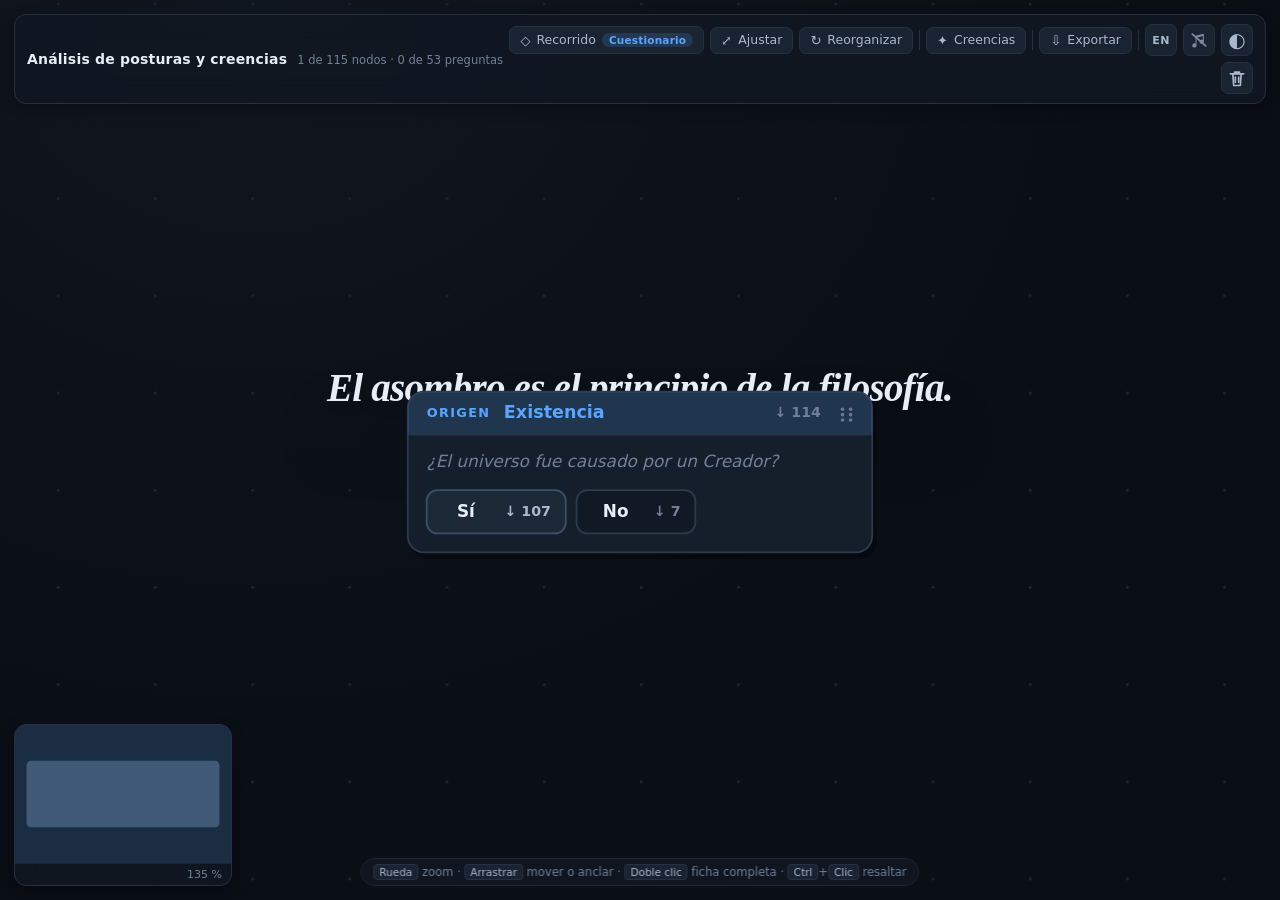
==== commit 8d043efe: "Mejoras en la estructura de `posturas-creencias.md`. Se implementa especificación como primera versi" ====
--- a/recursos/diagramas/arbol-web/index.html
+++ b/recursos/diagramas/arbol-web/index.html
@@ -8,11 +8,13 @@
 <link rel="stylesheet" href="css/canvas.css">
 <link rel="stylesheet" href="css/nodes.css">
 <link rel="stylesheet" href="css/panel.css">
+<link rel="stylesheet" href="css/edit-mode.css">
 </head>
 <body>
 <div id="aplicacion">
 
   <svg id="lienzo" xmlns="http://www.w3.org/2000/svg" role="application"
+       tabindex="-1"
        data-i18n-aria="ariaLienzo"
        aria-label="Árbol interactivo de posturas y creencias">
     <defs>
@@ -40,6 +42,8 @@
     <g id="mundo">
       <g id="capa-aristas"></g>
       <g id="capa-nodos"></g>
+      <g id="capa-etiquetas"></g>
+      <g id="capa-asas"></g>
     </g>
   </svg>
 
@@ -61,6 +65,7 @@
           <button type="button" role="menuitemradio" data-recorrido="limpio" data-i18n="limpio">Limpio</button>
           <button type="button" role="menuitemradio" data-recorrido="exploracion" data-i18n="exploracion">Exploración libre</button>
           <button type="button" role="menuitemradio" data-recorrido="completo" data-i18n="completo">Árbol completo</button>
+          <button type="button" role="menuitemradio" data-recorrido="edicion" data-i18n="edicion">Edición</button>
         </div>
       </div>
       <button type="button" class="boton" id="btn-ajustar" data-i18n-title="ajustarTitle"
@@ -253,6 +258,7 @@
 <script src="js/definiciones.js"></script>
 <script src="js/edits.js"></script>
 <script src="js/layout.js"></script>
+<script src="js/edit-mode.js"></script>
 <script src="js/search.js"></script>
 <script src="js/renderer.js"></script>
 <script src="js/router.js"></script>
--- a/recursos/diagramas/arbol-web/css/nodes.css
+++ b/recursos/diagramas/arbol-web/css/nodes.css
@@ -13,6 +13,7 @@
 /* ------------------------------------------------------------------ aristas */
 
 .arista { fill: none; stroke: var(--arista); stroke-width: 1.6; marker-end: url(#punta); transition: stroke 200ms ease, stroke-width 200ms ease, opacity 200ms ease; }
+.arista.control { stroke: var(--acento); stroke-dasharray: 4 5; marker-end: none; opacity: 0.75; }
 /* La flecha se traza desde el padre; la punta aparece al quitar .entrando. */
 .arista-grupo.entrando .arista {
   stroke-dasharray: 1;
@@ -271,6 +272,25 @@
 .chincheta:hover .chincheta-cabeza { fill: var(--superficie-solida); }
 .chincheta:hover .chincheta-aguja { stroke: var(--superficie-solida); }
 
+.asa-nodo { cursor: grab; opacity: 0.9; pointer-events: all; }
+.asa-nodo:hover { opacity: 1; }
+.asa-nodo.anclada,
+.asa-nodo.arrastrando { cursor: grabbing; opacity: 1; }
+.asa-nodo-caja { fill: transparent; stroke: none; pointer-events: all; }
+.asa-nodo:hover .asa-nodo-caja,
+.asa-nodo.anclada .asa-nodo-caja,
+.asa-nodo.arrastrando .asa-nodo-caja {
+  fill: transparent;
+  stroke: none;
+}
+.asa-nodo-punto { fill: var(--texto-tenue); }
+.asa-nodo:hover .asa-nodo-punto { fill: var(--acento); }
+.asa-nodo-pin { display: none; }
+.asa-nodo.anclada .asa-nodo-pin,
+.asa-nodo.arrastrando .asa-nodo-pin { display: block; }
+.asa-nodo.anclada .asa-nodo-agarre,
+.asa-nodo.arrastrando .asa-nodo-agarre { display: none; }
+
 .convergencia-glifo { fill: var(--eje-texto); font-size: 12px; font-weight: 800; text-anchor: middle; }
 .convergencia-puerto { fill: none; stroke: var(--eje-borde); stroke-width: 1.6; }
 
--- a/recursos/diagramas/arbol-web/css/edit-mode.css
+++ b/recursos/diagramas/arbol-web/css/edit-mode.css
@@ -0,0 +1,710 @@
+/* Modo Edición — estilos exclusivos. No reutilizan los de otras vistas. */
+
+.modo-edicion-activo #lienzo:focus { outline: none; }
+
+/* Knockout de la arista: el rectángulo pinta el color del lienzo y tapa la
+   línea, sin borde. Es el patrón de React Flow (labelShowBg + fill del pane). */
+.modo-edicion-activo .arista-etiqueta-caja,
+.modo-edicion-activo .arista-grupo.camino .arista-etiqueta-caja,
+.modo-edicion-activo .arista-grupo.elegida .arista-etiqueta-caja {
+  fill: var(--fondo);
+  stroke: none;
+}
+.modo-edicion-activo .arista-etiqueta-texto { display: none; }
+
+.edit-fo {
+  overflow: visible;
+  pointer-events: all;
+}
+.edit-titulo-input,
+.edit-campo-input,
+.edit-arista-input,
+.edit-arista-glosa {
+  user-select: text;
+  -webkit-user-select: text;
+}
+
+/* ---------------------------------------- título editable (parece texto) */
+
+.edit-banda-wrap {
+  display: flex;
+  flex-direction: row;
+  align-items: center;
+  gap: 8px;
+  width: 100%;
+  height: 100%;
+  min-width: 0;
+  box-sizing: border-box;
+  font-family: var(--pila-fuente);
+}
+.edit-banda-leyenda {
+  flex: none;
+  font-size: 8.5px;
+  font-weight: 700;
+  letter-spacing: 0.06em;
+  text-transform: uppercase;
+  color: var(--texto-tenue, #708197);
+  white-space: nowrap;
+  line-height: 1;
+}
+.edit-banda-nombre {
+  flex: 1 1 auto;
+  min-width: 0;
+  font-size: 15px;
+  font-weight: 700;
+  line-height: 1.2;
+  color: var(--nodo-encabezado-texto, #cfe0f5);
+  white-space: nowrap;
+  overflow: hidden;
+  text-overflow: ellipsis;
+}
+.nodo.tipo-pregunta.modo-edicion .edit-banda-leyenda,
+.nodo.tipo-pregunta.modo-edicion .edit-banda-nombre {
+  color: var(--eje-texto, #e6c184);
+}
+.nodo.raiz.modo-edicion .edit-banda-leyenda,
+.nodo.raiz.modo-edicion .edit-banda-nombre,
+.nodo.raiz.modo-edicion .edit-titulo-input {
+  color: var(--acento, #58a6ff);
+}
+.edit-titulo-wrap {
+  width: 100%;
+  height: 100%;
+  display: flex;
+  align-items: center;
+}
+.edit-titulo-input {
+  flex: 1 1 auto;
+  min-width: 0;
+  width: 100%;
+  height: auto;
+  border: none;
+  border-bottom: 1.5px solid transparent;
+  background: transparent;
+  color: var(--nodo-encabezado-texto, #cfe0f5);
+  font-size: 15px;
+  font-weight: 700;
+  line-height: 1.2;
+  padding: 0 2px;
+  margin: 0;
+  outline: none;
+  cursor: text;
+  border-radius: 3px;
+  transition: border-color 0.2s ease, background-color 0.18s ease;
+}
+.edit-titulo-input::placeholder {
+  color: var(--texto-tenue, #708197);
+  font-style: italic;
+  font-weight: 400;
+  font-size: 13px;
+}
+.edit-titulo-input:hover { background: rgba(255, 255, 255, 0.04); }
+.edit-titulo-input:focus {
+  border-bottom-color: var(--acento, #58a6ff);
+  background: rgba(255, 255, 255, 0.06);
+}
+:root[data-tema="claro"] .edit-titulo-input {
+  color: var(--nodo-encabezado-texto, #22405f);
+}
+:root[data-tema="claro"] .edit-banda-nombre {
+  color: var(--nodo-encabezado-texto, #22405f);
+}
+:root[data-tema="claro"] .edit-titulo-input:hover { background: rgba(0, 0, 0, 0.03); }
+:root[data-tema="claro"] .edit-titulo-input:focus { background: rgba(0, 0, 0, 0.04); }
+
+.nodo.modo-edicion .nodo-etiqueta-tipo {
+  font-size: 8.5px;
+  font-weight: 700;
+  letter-spacing: 0.06em;
+}
+
+/* --------------------------------- campo outlined + floating label */
+
+.edit-campo {
+  position: relative;
+  width: 100%;
+  height: 100%;
+}
+.edit-campo-input {
+  display: block;
+  box-sizing: border-box;
+  width: 100%;
+  height: 100%;
+  border: 1.2px solid var(--borde, #26313f);
+  border-radius: 6px;
+  padding: 16px 10px 8px;
+  font-size: 12.5px;
+  font-weight: 400;
+  line-height: 1.45;
+  background: transparent;
+  color: var(--texto, #e7eef8);
+  outline: none;
+  resize: none;
+  overflow: hidden;
+  scrollbar-width: none;
+  white-space: pre-wrap;
+  word-break: break-word;
+  transition: border-color 0.2s ease, box-shadow 0.2s ease;
+}
+.edit-campo-input::-webkit-scrollbar {
+  display: none;
+  width: 0;
+  height: 0;
+}
+.edit-campo-input:hover { border-color: var(--texto-tenue, #708197); }
+.edit-campo-input:focus {
+  border-color: var(--acento, #58a6ff);
+  box-shadow: 0 0 0 2.5px rgba(88, 166, 255, 0.14);
+}
+.edit-campo-label {
+  position: absolute;
+  left: 8px;
+  top: 50%;
+  transform: translateY(-50%);
+  font-size: 9.5px;
+  font-weight: 600;
+  letter-spacing: 0.01em;
+  color: var(--texto-tenue, #708197);
+  pointer-events: none;
+  background: var(--nodo-fondo, #151f2c);
+  padding: 0 4px;
+  border-radius: 2px;
+  max-width: calc(100% - 16px);
+  white-space: nowrap;
+  overflow: visible;
+  transition: top 0.18s cubic-bezier(0.22, 0.61, 0.36, 1),
+              transform 0.18s cubic-bezier(0.22, 0.61, 0.36, 1),
+              font-size 0.18s cubic-bezier(0.22, 0.61, 0.36, 1),
+              color 0.18s ease;
+}
+.edit-campo-input:focus ~ .edit-campo-label,
+.edit-campo.tiene-valor .edit-campo-label {
+  top: 0;
+  transform: translateY(-50%);
+  font-size: 9px;
+}
+.edit-campo.tiene-valor .edit-campo-label { color: var(--texto-tenue, #708197); }
+.edit-campo-input:focus ~ .edit-campo-label { color: var(--acento, #58a6ff); }
+:root[data-tema="claro"] .edit-campo-label { background: var(--nodo-fondo, #ffffff); }
+
+/* --------------------------------- región eje integrado (fieldset + floating label) */
+
+.edit-region-fondo {
+  fill: var(--eje-fondo, #241d10);
+  fill-opacity: 0.5;
+  stroke: none;
+  pointer-events: none;
+}
+.edit-region-borde {
+  fill: none;
+  stroke: var(--eje-borde, #6d5426);
+  stroke-opacity: 0.65;
+  stroke-width: 1.2;
+  pointer-events: none;
+}
+.edit-region-label {
+  fill: var(--eje-texto, #e6c184);
+  font-family: var(--pila-fuente);
+  font-size: 9px;
+  font-weight: 600;
+  letter-spacing: 0.03em;
+  pointer-events: none;
+}
+.nodo.tipo-pregunta.modo-edicion .edit-campo-label,
+:root[data-tema="claro"] .nodo.tipo-pregunta.modo-edicion .edit-campo-label {
+  background: var(--eje-fondo, #241d10);
+}
+.nodo.tipo-postura.modo-edicion .edit-campo-label,
+:root[data-tema="claro"] .nodo.tipo-postura.modo-edicion .edit-campo-label {
+  background: var(--nodo-encabezado, #1e2b3c);
+}
+.edit-campo.integrado .edit-campo-label,
+:root[data-tema="claro"] .edit-campo.integrado .edit-campo-label {
+  background: color-mix(in srgb, var(--eje-fondo, #241d10) 50%, var(--nodo-fondo, #151f2c) 50%);
+}
+
+/* --------------------------------- pie: + campo y rama compacta */
+
+.edit-agregar { cursor: pointer; }
+.edit-agregar-caja {
+  fill: transparent;
+  stroke: var(--borde, #26313f);
+  stroke-width: 1;
+  stroke-dasharray: 5 4;
+  transition: fill 0.18s ease, stroke 0.18s ease;
+}
+.edit-agregar:hover .edit-agregar-caja {
+  fill: var(--acento-suave, rgba(88, 166, 255, 0.16));
+  stroke: var(--acento, #58a6ff);
+}
+.edit-agregar-mas,
+.edit-agregar-texto {
+  fill: var(--texto-tenue, #708197);
+  font-size: 12px;
+  font-weight: 600;
+  dominant-baseline: middle;
+  transition: fill 0.18s ease;
+}
+.edit-agregar-texto { font-weight: 500; text-anchor: start; }
+.edit-agregar:hover .edit-agregar-mas,
+.edit-agregar:hover .edit-agregar-texto { fill: var(--acento, #58a6ff); }
+
+.edit-rama { cursor: pointer; }
+.edit-rama-caja {
+  fill: var(--nodo-fondo-2, #111925);
+  stroke: var(--borde, #26313f);
+  stroke-width: 1;
+  transition: fill 0.15s ease, stroke 0.15s ease;
+}
+.edit-rama:hover .edit-rama-caja,
+.edit-rama.expandido .edit-rama-caja {
+  fill: var(--acento-suave, rgba(88, 166, 255, 0.16));
+  stroke: var(--acento, #58a6ff);
+}
+.edit-rama-icono {
+  fill: var(--texto-tenue, #708197);
+  font-size: 12px;
+  font-weight: 700;
+  text-anchor: middle;
+  dominant-baseline: middle;
+}
+.edit-rama:hover .edit-rama-icono,
+.edit-rama.expandido .edit-rama-icono { fill: var(--acento, #58a6ff); }
+
+.edit-papelera { cursor: pointer; opacity: 0; transition: opacity 150ms ease; }
+.nodo.modo-edicion:hover .edit-papelera { opacity: 1; }
+.edit-papelera:hover .papelera-caja { fill: rgba(240, 97, 109, 0.18); stroke: var(--peligro); }
+.edit-papelera:hover .papelera-icono { stroke: var(--peligro); }
+
+.edit-resize { cursor: nwse-resize; }
+.edit-resize-hit { fill: transparent; }
+.edit-resize-icono {
+  stroke: var(--texto-tenue, #708197);
+  stroke-width: 1.4;
+  stroke-linecap: round;
+  opacity: 0;
+  transition: opacity 150ms ease, stroke 150ms ease;
+}
+.nodo.modo-edicion:hover .edit-resize-icono { opacity: 0.7; }
+.edit-resize:hover .edit-resize-icono { opacity: 1; stroke: var(--acento, #58a6ff); }
+
+/* --------------------------------- nodos control + / nuevo eje */
+
+.nodo.tipo-control-mas .nodo-brillo,
+.nodo.tipo-control-mas .nodo-anillo,
+.nodo.tipo-control-mas .nodo-sombra,
+.nodo.tipo-control-mas .nodo-caja,
+.nodo.tipo-control-eje .nodo-brillo,
+.nodo.tipo-control-eje .nodo-anillo,
+.nodo.tipo-control-eje .nodo-sombra,
+.nodo.tipo-control-eje .nodo-caja,
+.nodo.tipo-control-mas:hover .nodo-caja,
+.nodo.tipo-control-eje:hover .nodo-caja,
+.nodo.tipo-control-eje .nodo-encabezado-fondo,
+.nodo.tipo-control-eje .nodo-separador { display: none; }
+.nodo.tipo-control-mas,
+.nodo.tipo-control-eje { cursor: pointer; }
+
+.control-mas-caja {
+  fill: rgba(88, 166, 255, 0.08);
+  stroke: var(--acento, #58a6ff);
+  stroke-width: 1.4;
+  stroke-opacity: 0.45;
+  transition: fill 0.18s ease, stroke-opacity 0.18s ease, stroke-width 0.18s ease, r 0.18s cubic-bezier(0.22, 1, 0.36, 1);
+}
+.nodo.tipo-control-mas:hover .control-mas-caja {
+  fill: rgba(88, 166, 255, 0.22);
+  stroke-opacity: 1;
+  stroke-width: 1.8;
+  r: 24;
+}
+.control-mas-plus {
+  fill: var(--acento, #58a6ff);
+  font-size: 22px;
+  font-weight: 300;
+  text-anchor: middle;
+  dominant-baseline: central;
+  pointer-events: none;
+}
+
+.control-eje-caja {
+  fill: rgba(230, 193, 132, 0.12);
+  stroke: var(--eje-texto, #e6c184);
+  stroke-width: 1.4;
+  stroke-dasharray: 5 4;
+  stroke-opacity: 0.7;
+  transition: fill 0.18s ease, stroke-opacity 0.18s ease, stroke-width 0.18s ease, r 0.18s cubic-bezier(0.22, 1, 0.36, 1);
+}
+.nodo.tipo-control-eje:hover .control-eje-caja {
+  fill: rgba(230, 193, 132, 0.24);
+  stroke-opacity: 1;
+  stroke-width: 1.8;
+  r: 24;
+}
+.control-eje-plus {
+  fill: var(--eje-texto, #e6c184);
+  font-size: 22px;
+  font-weight: 300;
+  text-anchor: middle;
+  dominant-baseline: central;
+  pointer-events: none;
+}
+.arista.control-eje {
+  stroke: var(--eje-borde, #6d5426);
+  opacity: 0.85;
+}
+
+/* --------------------------------- arista: respuesta editable / ghost + */
+
+/* Las etiquetas de respuesta viven encima de los nodos. */
+#capa-etiquetas { pointer-events: none; }
+#capa-etiquetas .edit-arista-fo { pointer-events: all; }
+#capa-etiquetas .edit-arista-fo.atenuada { opacity: 0.48; }
+
+.edit-arista-fo { overflow: visible; }
+.edit-arista-wrap {
+  position: relative;
+  width: 100%;
+  height: 100%;
+  display: flex;
+  flex-direction: column;
+  align-items: stretch;
+  justify-content: center;
+  background: var(--fondo, #0a0e15);
+  color-scheme: inherit;
+  overflow: hidden;
+}
+.edit-arista-wrap.escribiendo,
+.edit-arista-wrap:focus-within {
+  overflow: visible;
+}
+.edit-arista-input {
+  display: block;
+  box-sizing: border-box;
+  -webkit-appearance: none;
+  appearance: none;
+  width: 100%;
+  height: auto;
+  flex: 0 0 auto;
+  min-width: 0;
+  min-height: 15px;
+  border: 0;
+  border-radius: 0;
+  background: transparent;
+  background-color: transparent;
+  color: var(--texto, #e7eef8);
+  font-size: 11px;
+  font-weight: 400;
+  line-height: 15px;
+  text-align: center;
+  padding: 1px 4px;
+  margin: 0;
+  outline: none;
+  box-shadow: none;
+  color-scheme: inherit;
+  resize: none;
+  overflow: hidden;
+  scrollbar-width: none;
+  white-space: pre-wrap;
+  word-break: break-word;
+}
+.edit-arista-input::-webkit-scrollbar {
+  display: none;
+  width: 0;
+  height: 0;
+}
+.edit-arista-wrap.escribiendo .edit-arista-input,
+.edit-arista-wrap:focus-within .edit-arista-input {
+  white-space: pre;
+  overflow: hidden;
+}
+.edit-arista-glosa {
+  display: none;
+  box-sizing: border-box;
+  -webkit-appearance: none;
+  appearance: none;
+  width: 100%;
+  height: auto;
+  flex: 1 1 auto;
+  min-width: 0;
+  min-height: 13px;
+  border: 0;
+  border-radius: 0;
+  background: transparent;
+  color: var(--texto-tenue, #708197);
+  font-size: 10px;
+  font-weight: 400;
+  line-height: 13px;
+  text-align: center;
+  padding: 0 4px 2px;
+  margin: 0;
+  outline: none;
+  box-shadow: none;
+  color-scheme: inherit;
+  resize: none;
+  overflow: hidden;
+  scrollbar-width: none;
+  white-space: pre-wrap;
+  word-break: break-word;
+}
+.edit-arista-glosa::-webkit-scrollbar {
+  display: none;
+  width: 0;
+  height: 0;
+}
+.edit-arista-glosa::placeholder {
+  color: var(--texto-tenue, #708197);
+  opacity: 0.55;
+  font-style: italic;
+}
+.edit-arista-wrap.con-glosa .edit-arista-glosa,
+.edit-arista-wrap.escribiendo:not(.vacia) .edit-arista-glosa,
+.edit-arista-wrap:focus-within:not(.vacia) .edit-arista-glosa {
+  display: block;
+}
+.edit-arista-input:hover,
+.edit-arista-input:focus {
+  color: var(--texto, #e7eef8);
+  background: transparent;
+  background-color: transparent;
+  box-shadow: none;
+}
+.edit-arista-ghost {
+  position: absolute;
+  inset: 0;
+  border: 0;
+  border-radius: 0;
+  background: var(--fondo, #0a0e15);
+  color: var(--texto-tenue, #708197);
+  font-size: 14px;
+  font-weight: 300;
+  line-height: 20px;
+  text-align: center;
+  pointer-events: none;
+  opacity: 0.65;
+}
+.edit-arista-wrap:hover .edit-arista-ghost {
+  opacity: 1;
+  color: var(--acento, #58a6ff);
+}
+.edit-arista-wrap.vacia .edit-arista-input {
+  color: transparent;
+  caret-color: var(--texto, #e7eef8);
+  background: transparent;
+}
+.edit-arista-wrap.vacia:focus-within .edit-arista-input {
+  color: var(--texto, #e7eef8);
+}
+.edit-arista-wrap:not(.vacia) .edit-arista-ghost,
+.edit-arista-wrap.vacia:focus-within .edit-arista-ghost { display: none; }
+
+/* --------------------------------- popup campos */
+
+#edit-popup-campos {
+  position: fixed;
+  z-index: 9999;
+  background: var(--superficie-solida, #131a25);
+  border: 1px solid var(--borde, #26313f);
+  border-radius: 8px;
+  padding: 4px;
+  box-shadow: 0 8px 32px rgba(0, 0, 0, 0.5), 0 0 0 1px rgba(255, 255, 255, 0.04);
+  min-width: 170px;
+  animation: edit-popup-entra 0.16s cubic-bezier(0.22, 0.61, 0.36, 1);
+  pointer-events: all;
+}
+#edit-popup-campos.oculto { display: none; }
+#edit-popup-campos button {
+  display: block;
+  width: 100%;
+  padding: 8px 14px;
+  border: none;
+  background: transparent;
+  color: var(--texto, #e7eef8);
+  font-family: var(--pila-fuente);
+  font-size: 12.5px;
+  text-align: left;
+  border-radius: 5px;
+  cursor: pointer;
+  transition: background 0.12s ease, color 0.12s ease;
+}
+#edit-popup-campos button:hover {
+  background: var(--acento-suave, rgba(88, 166, 255, 0.16));
+  color: var(--acento, #58a6ff);
+}
+@keyframes edit-popup-entra {
+  from { opacity: 0; transform: scale(0.95) translateY(6px); }
+  to   { opacity: 1; transform: scale(1) translateY(0); }
+}
+:root[data-tema="claro"] #edit-popup-campos {
+  background: var(--superficie-solida, #ffffff);
+  box-shadow: 0 8px 28px rgba(0, 0, 0, 0.15);
+}
+
+/* --------------------------------- tarjeta y destinos de reenganche */
+
+.nodo.modo-edicion .nodo-caja {
+  stroke: var(--nodo-borde, #2c3a4c);
+  stroke-width: 0.8;
+}
+.nodo.modo-edicion.seleccionado .nodo-caja {
+  stroke: var(--acento, #58a6ff);
+  stroke-width: 1.6;
+}
+.nodo.modo-edicion.tipo-pregunta .nodo-caja {
+  fill: var(--eje-fondo, #241d10);
+  stroke: var(--eje-borde, #6d5426);
+}
+.nodo.modo-edicion.tipo-pregunta .nodo-encabezado-fondo {
+  fill: var(--eje-encabezado, #2f2513);
+}
+.nodo.modo-edicion.tipo-pregunta .nodo-etiqueta-tipo {
+  fill: var(--eje-texto, #e6c184);
+}
+.nodo.edit-destino-valido .nodo-caja {
+  stroke: var(--consenso, #3fb950);
+  stroke-width: 2;
+}
+.nodo.edit-destino-invalido .nodo-caja {
+  stroke: var(--peligro, #f0616d);
+  stroke-width: 2;
+}
+
+/* --------------------------------- asas de reenganche */
+
+#capa-asas { pointer-events: none; }
+.reenganche-asa { pointer-events: all; cursor: grab; }
+.reenganche-asa-hit { fill: transparent; }
+.reenganche-asa-disco {
+  fill: var(--acento, #58a6ff);
+  stroke: var(--superficie-solida, #131a25);
+  stroke-width: 1.6;
+  transition: r 120ms ease, fill 120ms ease;
+}
+.reenganche-asa[data-tipo="eje"] .reenganche-asa-disco { fill: var(--arista-eje, #6d5426); }
+.reenganche-asa:hover .reenganche-asa-disco { r: 6.5; }
+.arista-reenganche-preview {
+  fill: none;
+  stroke: var(--acento, #58a6ff);
+  stroke-width: 2;
+  stroke-dasharray: 6 4;
+  marker-end: url(#punta);
+  pointer-events: none;
+}
+.arista-reenganche-preview.invalido {
+  stroke: var(--peligro, #f0616d);
+  marker-end: url(#punta-deshab);
+}
+
+/* --------------------------------- LOD: el título llena la tarjeta */
+
+.edit-lod-titulo { display: none; pointer-events: none; }
+.modo-edicion-activo.edit-lod .edit-lod-titulo { display: inline; }
+.modo-edicion-activo.edit-lod .nodo-cuerpo {
+  clip-path: inset(0 round 12px);
+}
+.edit-lod-linea {
+  fill: var(--nodo-encabezado-texto, #cfe0f5);
+}
+.modo-edicion-activo.edit-lod .tipo-pregunta .edit-lod-linea {
+  fill: var(--eje-texto, #e6c184);
+}
+.modo-edicion-activo.edit-lod .edit-fo,
+.modo-edicion-activo.edit-lod .edit-agregar,
+.modo-edicion-activo.edit-lod .edit-rama,
+.modo-edicion-activo.edit-lod .edit-region-fondo,
+.modo-edicion-activo.edit-lod .edit-region-borde,
+.modo-edicion-activo.edit-lod .edit-region-label,
+.modo-edicion-activo.edit-lod .edit-papelera,
+.modo-edicion-activo.edit-lod .edit-resize,
+.modo-edicion-activo.edit-lod .edit-pie-grupo,
+.modo-edicion-activo.edit-lod #capa-asas,
+.modo-edicion-activo.edit-lod #capa-etiquetas,
+.modo-edicion-activo.edit-lod .asa-nodo,
+.modo-edicion-activo.edit-lod .nodo-etiqueta-tipo,
+.modo-edicion-activo.edit-lod .nodo-encabezado-texto,
+.modo-edicion-activo.edit-lod .nodo-encabezado-fondo,
+.modo-edicion-activo.edit-lod .nodo-separador { display: none; }
+
+.modo-edicion-activo #tooltip.tooltip-detalle-nodo { display: none; }
+
+.modo-edicion-activo.edit-lod .tipo-control-mas,
+.modo-edicion-activo.edit-lod .tipo-control-eje,
+.modo-edicion-activo.edit-lod .arista-grupo.control { display: none; }
+
+.nodo.edit-resizing .nodo-caja {
+  stroke: var(--acento, #58a6ff);
+  stroke-width: 1.8;
+}
+.nodo.edit-resizing { pointer-events: none; }
+.nodo.edit-resizing .edit-resize { pointer-events: all; }
+
+/* --------------------------------- chips de religiones */
+
+.edit-chips {
+  display: flex;
+  flex-wrap: wrap;
+  align-items: center;
+  gap: 6px;
+  width: 100%;
+  min-height: 100%;
+  padding: 16px 8px 6px;
+  border: 1.2px solid var(--borde, #26313f);
+  border-radius: 6px;
+  box-sizing: border-box;
+  cursor: text;
+}
+.edit-campo:focus-within .edit-chips {
+  border-color: var(--acento, #58a6ff);
+  box-shadow: 0 0 0 2.5px rgba(88, 166, 255, 0.14);
+}
+.edit-chip {
+  display: inline-flex;
+  align-items: center;
+  gap: 4px;
+  max-width: 100%;
+  padding: 2px 4px 2px 8px;
+  border-radius: 11px;
+  background: var(--superficie-alta, #1a2331);
+  border: 1px solid var(--borde, #26313f);
+  color: var(--texto-medio, #a9b8cc);
+  font-size: 11px;
+  font-weight: 500;
+  line-height: 1.4;
+}
+.edit-chip-texto {
+  overflow: hidden;
+  text-overflow: ellipsis;
+  white-space: nowrap;
+}
+.edit-chip-quitar {
+  flex: none;
+  width: 16px;
+  height: 16px;
+  padding: 0;
+  border: none;
+  border-radius: 50%;
+  background: transparent;
+  color: var(--texto-tenue, #708197);
+  font-size: 13px;
+  line-height: 16px;
+  cursor: pointer;
+}
+.edit-chip-quitar:hover {
+  background: rgba(240, 97, 109, 0.18);
+  color: var(--peligro, #f0616d);
+}
+.edit-chip-input {
+  flex: 1 1 72px;
+  min-width: 72px;
+  border: none;
+  background: transparent;
+  color: var(--texto, #e7eef8);
+  font-size: 12.5px;
+  outline: none;
+  padding: 2px 4px;
+}
+.edit-campo .edit-chips + .edit-campo-label {
+  top: 0;
+  transform: translateY(-50%);
+  font-size: 9px;
+}
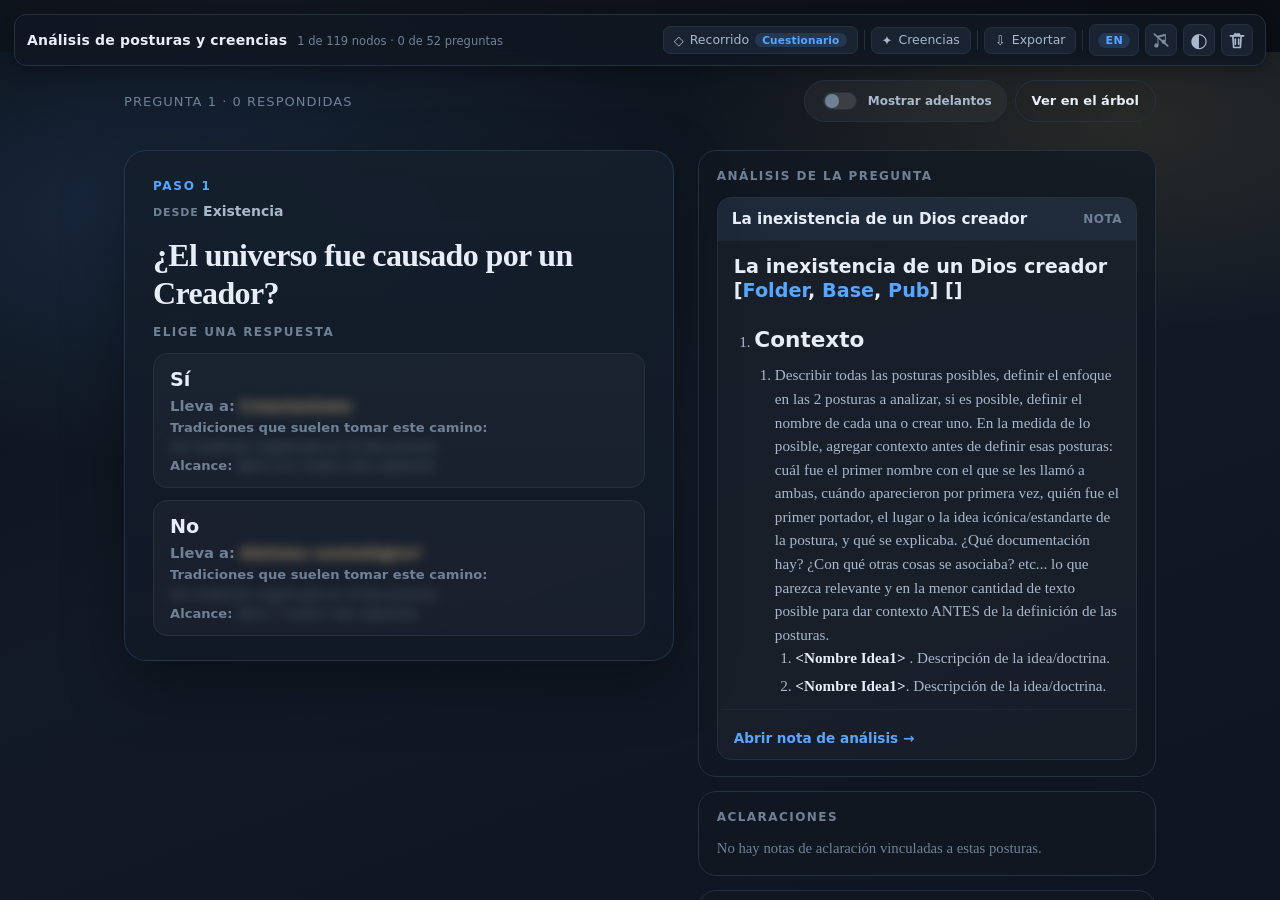
==== commit 4e8a3bb5: "Mejoras en la estructura de `posturas-creencias.md`. Se termina la implementación del nuevo modo con" ====
--- a/recursos/diagramas/arbol-web/index.html
+++ b/recursos/diagramas/arbol-web/index.html
@@ -9,6 +9,8 @@
 <link rel="stylesheet" href="css/nodes.css">
 <link rel="stylesheet" href="css/panel.css">
 <link rel="stylesheet" href="css/edit-mode.css">
+<link rel="stylesheet" href="css/cuestionario.css">
+<link rel="stylesheet" href="css/markdown.css">
 </head>
 <body>
 <div id="aplicacion">
@@ -62,6 +64,7 @@
         </button>
         <div class="menu-lista" role="menu">
           <button type="button" role="menuitemradio" data-recorrido="cuestionario" data-i18n="cuestionario">Cuestionario</button>
+          <button type="button" role="menuitemradio" data-recorrido="indagatorio" data-i18n="indagatorio">Indagatorio</button>
           <button type="button" role="menuitemradio" data-recorrido="limpio" data-i18n="limpio">Limpio</button>
           <button type="button" role="menuitemradio" data-recorrido="exploracion" data-i18n="exploracion">Exploración libre</button>
           <button type="button" role="menuitemradio" data-recorrido="completo" data-i18n="completo">Árbol completo</button>
@@ -109,7 +112,7 @@
       <span class="barra-separador"></span>
       <button type="button" class="boton icono-solo" id="btn-idioma"
               data-i18n-title="idiomaTitle" title="Cambiar idioma (español / English)">
-        <span class="rotulo" id="rotulo-idioma">EN</span>
+        <span class="valor" id="rotulo-idioma">EN</span>
       </button>
       <div class="musica-wrap" id="musica-wrap">
         <button type="button" class="boton icono-solo" id="btn-musica"
@@ -248,6 +251,7 @@
   <audio id="audio-fondo" loop preload="auto" src="music/006_lifeWave2k.mp3"></audio>
   <div id="tooltip" role="tooltip" aria-hidden="true"></div>
   <div id="aviso" role="status" aria-live="polite"></div>
+  <div id="modo-cuestionario" hidden aria-hidden="true"></div>
   <div id="cargando"><div class="girador"></div><p data-i18n="cargando">Cargando el árbol…</p></div>
 
 </div>
@@ -261,7 +265,11 @@
 <script src="js/edit-mode.js"></script>
 <script src="js/search.js"></script>
 <script src="js/renderer.js"></script>
+<script src="datos/notas.cache.js?v=2"></script>
+<script src="js/vendor/marked.min.js"></script>
+<script src="js/markdown.js?v=2"></script>
 <script src="js/router.js"></script>
+<script src="js/cuestionario.js"></script>
 <script src="js/app.js"></script>
 </body>
 </html>
--- a/recursos/diagramas/arbol-web/css/variables.css
+++ b/recursos/diagramas/arbol-web/css/variables.css
@@ -43,8 +43,9 @@
   --acento-suave: rgba(88, 166, 255, 0.16);
   --dorado: #f2c14e;
   --dorado-suave: rgba(242, 193, 78, 0.18);
-  --resalte: #a78bfa;
-  --resalte-suave: rgba(167, 139, 250, 0.22);
+  --resalte: #f4f7fb;
+  --resalte-suave: rgba(244, 247, 251, 0.42);
+  --resalte-glow: rgba(255, 255, 255, 0.28);
   --peligro: #f0616d;
   --consenso: #3fb950;
   --divergencia: #f0616d;
@@ -96,8 +97,9 @@
   --acento-suave: rgba(31, 111, 235, 0.12);
   --dorado: #b98700;
   --dorado-suave: rgba(185, 135, 0, 0.16);
-  --resalte: #7c3aed;
-  --resalte-suave: rgba(124, 58, 237, 0.16);
+  --resalte: #2a3545;
+  --resalte-suave: rgba(42, 53, 69, 0.28);
+  --resalte-glow: rgba(26, 35, 49, 0.22);
   --peligro: #cf222e;
   --consenso: #1a7f37;
   --divergencia: #cf222e;
--- a/recursos/diagramas/arbol-web/css/canvas.css
+++ b/recursos/diagramas/arbol-web/css/canvas.css
@@ -219,7 +219,18 @@
 .menu-lista button.activo { color: var(--acento); }
 .menu-lista button.activo::before { opacity: 1; }
 .menu-lista button:not([data-recorrido])::before { display: none; }
-#rotulo-idioma { font-size: 11px; font-weight: 700; letter-spacing: 0.4px; }
+#rotulo-idioma {
+  font-size: 11px;
+  font-weight: 700;
+  letter-spacing: 0.4px;
+  min-width: 1.6em;
+  text-align: center;
+}
+#btn-idioma.icono-solo {
+  width: auto;
+  min-width: 32px;
+  padding: 0 8px;
+}
 .boton.activo { background: var(--acento-suave); border-color: var(--acento); color: var(--acento); }
 .boton.peligro { padding: 0; width: 32px; height: 32px; justify-content: center; }
 .boton.peligro:hover { background: rgba(240, 97, 109, 0.16); border-color: var(--peligro); color: var(--peligro); }
@@ -274,6 +285,11 @@
   .boton.peligro {
     width: 40px;
     height: 40px;
+  }
+  #btn-idioma.icono-solo {
+    width: auto;
+    min-width: 40px;
+    padding: 0 10px;
   }
   /* El recorrido manda sobre el resto del árbol: en móvil conserva su rótulo
      y abre en fila propia para que su menú no se salga de la pantalla. */
--- a/recursos/diagramas/arbol-web/css/nodes.css
+++ b/recursos/diagramas/arbol-web/css/nodes.css
@@ -138,7 +138,7 @@
   transition: stroke 180ms ease, fill 180ms ease;
 }
 /* El hover es un realce discreto del borde neutro. El azul queda reservado a
-   la selección y el violeta al resaltado, para que los tres estados no se
+   la selección y el blanco al resaltado, para que los tres estados no se
    confundan entre sí. */
 .nodo:hover .nodo-caja { stroke: var(--texto-tenue); }
 .nodo-encabezado-fondo { fill: var(--nodo-encabezado); }
@@ -194,8 +194,9 @@
 .nodo.camino .nodo-brillo { stroke: var(--dorado); opacity: 0.4; }
 .nodo.camino.tentativa .nodo-brillo { stroke-dasharray: 8 5; }
 
-/* Estado + resaltado permanente (Ctrl + clic). Manda sobre camino y selección. */
-.nodo-brillo { fill: var(--resalte); stroke: var(--resalte-suave); stroke-width: 3.4; opacity: 0; pointer-events: none; transition: opacity 200ms ease; }
+/* Estado + resaltado permanente (Ctrl + clic). Manda sobre camino y selección,
+   salvo cuando el explorador de creencias ya ilumina el nodo en dorado. */
+.nodo-brillo { fill: var(--resalte); stroke: var(--resalte-suave); stroke-width: 3.4; opacity: 0; pointer-events: none; transition: opacity 200ms ease; filter: drop-shadow(0 0 10px var(--resalte-glow)); }
 .nodo.resaltado .nodo-brillo,
 .nodo.camino.resaltado .nodo-brillo,
 .nodo.seleccionado.resaltado .nodo-brillo {
@@ -214,6 +215,22 @@
 .nodo.seleccionado.resaltado .nodo-caja {
   stroke: var(--resalte);
   stroke-width: 2.6;
+}
+
+/* El camino dorado del panel de creencias no debe mezclarse con el resaltado
+   Ctrl+clic: se deja solo el amarillo. */
+.nodo.camino.resaltado .nodo-brillo,
+.nodo.camino.seleccionado.resaltado .nodo-brillo {
+  fill: transparent;
+  stroke: var(--dorado);
+  opacity: 0.4;
+  animation: none;
+  filter: none;
+}
+.nodo.camino.resaltado .nodo-caja,
+.nodo.camino.seleccionado.resaltado .nodo-caja {
+  stroke: var(--dorado);
+  stroke-width: 2.2;
 }
 
 /* ----------------------------------------------------------------- botones */
--- a/recursos/diagramas/arbol-web/css/cuestionario.css
+++ b/recursos/diagramas/arbol-web/css/cuestionario.css
@@ -0,0 +1,948 @@
+/* Modo Cuestionario: escena a pantalla completa, una pregunta por vista. */
+
+#modo-cuestionario {
+  position: absolute;
+  inset: var(--barra-alto, 56px) 0 0 0;
+  z-index: 18;
+  overflow: auto;
+  background:
+    radial-gradient(ellipse 80% 55% at 12% 18%, rgba(88, 166, 255, 0.14), transparent 55%),
+    radial-gradient(ellipse 70% 50% at 88% 8%, rgba(242, 193, 78, 0.1), transparent 50%),
+    linear-gradient(160deg, #0b1018 0%, #121a26 48%, #0e1520 100%);
+  color: var(--texto);
+  font-family: "Segoe UI", "Iowan Old Style", "Palatino Linotype", Palatino, Georgia, serif;
+}
+
+:root[data-tema="claro"] #modo-cuestionario {
+  background:
+    radial-gradient(ellipse 80% 55% at 10% 15%, rgba(31, 111, 235, 0.1), transparent 55%),
+    radial-gradient(ellipse 70% 50% at 90% 10%, rgba(185, 135, 0, 0.08), transparent 50%),
+    linear-gradient(160deg, #f7f9fc 0%, #eef3f9 50%, #f4f6fa 100%);
+}
+
+body.en-cuestionario #lienzo,
+body.en-cuestionario #minimapa,
+body.en-cuestionario #pista {
+  visibility: hidden;
+  pointer-events: none;
+}
+
+body.en-cuestionario #btn-ajustar,
+body.en-cuestionario #btn-reorganizar,
+body.en-cuestionario #sep-resaltados,
+body.en-cuestionario #btn-resaltados,
+body.en-cuestionario #btn-limpiar-resaltados {
+  display: none !important;
+}
+
+body.en-cuestionario #panel {
+  z-index: 20;
+}
+
+.quiz-escena {
+  width: 85%;
+  max-width: none;
+  margin: 0 auto;
+  padding: 28px 28px 64px;
+  min-height: calc(100% - 24px);
+  animation: quiz-entra 420ms cubic-bezier(0.22, 0.61, 0.36, 1);
+  box-sizing: border-box;
+}
+
+@keyframes quiz-entra {
+  from { opacity: 0; transform: translateY(14px); }
+  to { opacity: 1; transform: none; }
+}
+
+.quiz-cabecera {
+  display: flex;
+  align-items: center;
+  justify-content: space-between;
+  gap: 16px;
+  margin-bottom: 28px;
+  flex-wrap: wrap;
+}
+
+.quiz-cabecera-textos {
+  display: grid;
+  gap: 4px;
+}
+
+.quiz-ramas-abiertas {
+  margin: 0;
+  font-size: 12px;
+  color: var(--dorado);
+  font-family: "Segoe UI", system-ui, sans-serif;
+  font-weight: 600;
+}
+
+.quiz-aviso-ramas {
+  width: 100%;
+  margin: -8px 0 18px;
+  padding: 12px 14px;
+  border-radius: 12px;
+  border: 1px solid rgba(242, 193, 78, 0.35);
+  background: var(--dorado-suave);
+  color: var(--eje-texto);
+  font-family: "Segoe UI", system-ui, sans-serif;
+  font-size: 0.9rem;
+}
+
+.quiz-aviso-ramas p { margin: 0; line-height: 1.4; }
+
+.quiz-bloques {
+  display: grid;
+  gap: 28px;
+}
+
+.quiz-bloque {
+  scroll-margin-top: 24px;
+}
+
+.quiz-bloque .quiz-coloquial {
+  font-size: clamp(1.35rem, 2.6vw, 2rem);
+}
+
+.quiz-bloque + .quiz-bloque {
+  padding-top: 8px;
+  border-top: 1px solid var(--borde-suave);
+}
+
+.quiz-lienzo {
+  display: grid;
+  grid-template-columns: minmax(0, 1.2fr) minmax(300px, 1fr);
+  gap: 24px;
+  align-items: start;
+}
+
+.quiz-foco {
+  background: linear-gradient(180deg, rgba(21, 31, 44, 0.92), rgba(17, 25, 37, 0.88));
+  border: 1px solid rgba(88, 166, 255, 0.18);
+  border-radius: 22px;
+  padding: 28px 28px 24px;
+  box-shadow: 0 24px 60px rgba(0, 0, 0, 0.35);
+  backdrop-filter: blur(10px);
+}
+
+:root[data-tema="claro"] .quiz-foco {
+  background: linear-gradient(180deg, #ffffff, #f7f9fd);
+  border-color: rgba(31, 111, 235, 0.16);
+  box-shadow: 0 18px 40px rgba(31, 45, 65, 0.1);
+}
+
+.quiz-coloquial {
+  margin: 0 0 12px;
+  font-size: clamp(1.55rem, 3vw, 2.2rem);
+  line-height: 1.18;
+  font-weight: 650;
+  letter-spacing: -0.02em;
+  color: var(--texto);
+}
+
+.quiz-formal {
+  margin: 0 0 22px;
+  color: var(--texto-medio);
+  font-size: 1.02rem;
+  line-height: 1.55;
+  font-style: italic;
+}
+
+.quiz-opcion {
+  display: grid;
+  gap: 6px;
+  text-align: left;
+  padding: 14px 16px;
+  border-radius: 14px;
+  border: 1px solid var(--borde);
+  background: rgba(255, 255, 255, 0.03);
+  color: inherit;
+  cursor: pointer;
+  transition: transform 180ms ease, border-color 180ms ease, background 180ms ease,
+    box-shadow 180ms ease;
+  font: inherit;
+}
+
+:root[data-tema="claro"] .quiz-opcion {
+  background: #fff;
+}
+
+.quiz-opcion:hover,
+.quiz-opcion:focus-visible {
+  outline: none;
+  border-color: var(--acento);
+  background: var(--acento-suave);
+  transform: translateY(-2px);
+  box-shadow: 0 12px 28px rgba(88, 166, 255, 0.14);
+}
+
+.quiz-lateral {
+  display: grid;
+  gap: 14px;
+}
+
+/* Varias preguntas a la vez: densificar tarjetas y dar más aire a la info. */
+.quiz-escena--varias .quiz-bloques {
+  gap: 18px;
+}
+
+.quiz-escena--varias .quiz-bloque + .quiz-bloque {
+  padding-top: 16px;
+}
+
+.quiz-escena--varias .quiz-lienzo {
+  grid-template-columns: minmax(0, 1fr) minmax(320px, 1.15fr);
+  gap: 18px;
+}
+
+.quiz-escena--varias .quiz-foco {
+  padding: 18px 18px 16px;
+  border-radius: 16px;
+  box-shadow: 0 12px 28px rgba(0, 0, 0, 0.22);
+}
+
+.quiz-escena--varias .quiz-paso {
+  margin-bottom: 6px;
+  font-size: 11px;
+}
+
+.quiz-escena--varias .quiz-origenes {
+  margin-bottom: 10px;
+  font-size: 13px;
+}
+
+.quiz-escena--varias .quiz-coloquial,
+.quiz-escena--varias .quiz-bloque .quiz-coloquial {
+  margin-bottom: 8px;
+  font-size: clamp(1.15rem, 2vw, 1.45rem);
+  line-height: 1.25;
+}
+
+.quiz-escena--varias .quiz-formal {
+  margin-bottom: 14px;
+  font-size: 0.92rem;
+  line-height: 1.45;
+}
+
+.quiz-escena--varias .quiz-respuestas h3,
+.quiz-escena--varias .quiz-tarjeta h3 {
+  margin-bottom: 10px;
+}
+
+.quiz-escena--varias .quiz-opciones {
+  gap: 8px;
+}
+
+.quiz-escena--varias .quiz-opcion {
+  padding: 10px 12px;
+  gap: 4px;
+  border-radius: 12px;
+}
+
+.quiz-escena--varias .quiz-opcion-etiqueta {
+  font-size: 1rem;
+}
+
+.quiz-escena--varias .quiz-opcion:hover,
+.quiz-escena--varias .quiz-opcion:focus-visible {
+  transform: translateY(-1px);
+  box-shadow: 0 8px 18px rgba(88, 166, 255, 0.12);
+}
+
+.quiz-escena--varias .quiz-tarjeta {
+  padding: 14px 14px 12px;
+  border-radius: 14px;
+}
+
+.quiz-escena--varias .md-cuerpo {
+  max-height: min(42vh, 420px);
+}
+
+.quiz-escena--muchas .quiz-bloques {
+  gap: 14px;
+}
+
+.quiz-escena--muchas .quiz-lienzo {
+  grid-template-columns: minmax(0, 0.95fr) minmax(300px, 1.2fr);
+  gap: 14px;
+}
+
+.quiz-escena--muchas .quiz-foco {
+  padding: 14px 14px 12px;
+}
+
+.quiz-escena--muchas .quiz-coloquial,
+.quiz-escena--muchas .quiz-bloque .quiz-coloquial {
+  font-size: clamp(1.05rem, 1.7vw, 1.28rem);
+}
+
+.quiz-escena--muchas .quiz-opcion {
+  padding: 8px 10px;
+}
+
+.quiz-escena--muchas .md-cuerpo {
+  max-height: min(36vh, 340px);
+}
+
+.quiz-selector {
+  max-width: 820px;
+  margin: 0 auto;
+  padding: 8px 4px 24px;
+}
+
+.quiz-ramas {
+  display: grid;
+  gap: 12px;
+  margin-top: 24px;
+}
+
+.quiz-rama {
+  display: grid;
+  gap: 6px;
+  text-align: left;
+  padding: 18px 20px;
+  border-radius: 16px;
+  border: 1px solid var(--borde);
+  background: linear-gradient(180deg, rgba(21, 31, 44, 0.92), rgba(17, 25, 37, 0.88));
+  color: inherit;
+  cursor: pointer;
+  transition: transform 180ms ease, border-color 180ms ease, box-shadow 180ms ease;
+  font: inherit;
+}
+
+:root[data-tema="claro"] .quiz-rama {
+  background: linear-gradient(180deg, #ffffff, #f7f9fd);
+}
+
+.quiz-rama:hover,
+.quiz-rama:focus-visible {
+  outline: none;
+  border-color: var(--acento);
+  transform: translateY(-2px);
+  box-shadow: 0 12px 28px rgba(88, 166, 255, 0.14);
+}
+
+.quiz-rama-indice {
+  font-size: 11px;
+  letter-spacing: 0.12em;
+  text-transform: uppercase;
+  color: var(--acento);
+  font-family: "Segoe UI", system-ui, sans-serif;
+  font-weight: 700;
+}
+
+.quiz-rama-origen {
+  font-size: 0.92rem;
+  color: var(--eje-texto);
+  font-family: "Segoe UI", system-ui, sans-serif;
+}
+
+.quiz-rama-pregunta {
+  font-size: 1.15rem;
+  font-weight: 650;
+  line-height: 1.35;
+}
+
+.quiz-progreso {
+  margin: 0;
+  font-size: 13px;
+  letter-spacing: 0.08em;
+  text-transform: uppercase;
+  color: var(--texto-tenue);
+  font-family: "Segoe UI", system-ui, sans-serif;
+}
+
+.quiz-acciones-top {
+  display: flex;
+  gap: 8px;
+  flex-wrap: wrap;
+}
+
+.quiz-paso {
+  margin: 0 0 10px;
+  font-size: 12px;
+  letter-spacing: 0.14em;
+  text-transform: uppercase;
+  color: var(--acento);
+  font-family: "Segoe UI", system-ui, sans-serif;
+  font-weight: 700;
+}
+
+.quiz-origenes {
+  margin: 0 0 18px;
+  color: var(--texto-medio);
+  font-size: 14px;
+  font-family: "Segoe UI", system-ui, sans-serif;
+}
+
+.quiz-etiqueta {
+  color: var(--texto-tenue);
+  text-transform: uppercase;
+  letter-spacing: 0.08em;
+  font-size: 11px;
+  font-weight: 700;
+}
+
+.quiz-respuestas h3,
+.quiz-tarjeta h3 {
+  margin: 0 0 14px;
+  font-size: 12px;
+  letter-spacing: 0.12em;
+  text-transform: uppercase;
+  color: var(--texto-tenue);
+  font-family: "Segoe UI", system-ui, sans-serif;
+}
+
+.quiz-opciones {
+  display: grid;
+  gap: 12px;
+}
+
+.quiz-opcion-etiqueta {
+  font-size: 1.2rem;
+  font-weight: 700;
+  font-family: "Segoe UI", system-ui, sans-serif;
+}
+
+.quiz-opcion-glosa {
+  color: var(--texto-medio);
+  font-size: 0.95rem;
+}
+
+.quiz-opcion-destino {
+  font-size: 0.92rem;
+  color: var(--eje-texto);
+  font-family: "Segoe UI", system-ui, sans-serif;
+  display: flex;
+  flex-wrap: wrap;
+  gap: 0.35em;
+  align-items: baseline;
+}
+
+.quiz-opcion-meta {
+  font-size: 0.82rem;
+  color: var(--texto-tenue);
+  font-family: "Segoe UI", system-ui, sans-serif;
+  display: grid;
+  gap: 4px;
+}
+
+.quiz-opcion-fila,
+.quiz-opcion-peso {
+  display: flex;
+  flex-wrap: wrap;
+  gap: 0.35em;
+  align-items: baseline;
+}
+
+.quiz-campo-rotulo {
+  color: var(--texto-tenue);
+  font-weight: 600;
+}
+
+.quiz-spoiler {
+  filter: blur(6px);
+  user-select: none;
+  pointer-events: none;
+  transition: filter 200ms ease, opacity 200ms ease;
+  opacity: 0.72;
+}
+
+.quiz-escena.revelar-adelantos .quiz-spoiler {
+  filter: none;
+  user-select: text;
+  pointer-events: auto;
+  opacity: 1;
+}
+
+.quiz-revelar {
+  display: inline-flex;
+  align-items: center;
+  gap: 8px;
+  padding: 8px 14px;
+  border-radius: 999px;
+  border: 1px solid var(--borde);
+  background: rgba(255, 255, 255, 0.04);
+  color: var(--texto-medio);
+  font: 600 12px/1.2 "Segoe UI", system-ui, sans-serif;
+  cursor: pointer;
+  user-select: none;
+}
+
+.quiz-revelar:hover {
+  border-color: var(--acento);
+  color: var(--acento);
+}
+
+.quiz-revelar input {
+  appearance: none;
+  width: 34px;
+  height: 18px;
+  border-radius: 999px;
+  background: rgba(255, 255, 255, 0.12);
+  border: 1px solid var(--borde);
+  position: relative;
+  cursor: pointer;
+  flex: 0 0 auto;
+  transition: background 160ms ease, border-color 160ms ease;
+}
+
+.quiz-revelar input::after {
+  content: "";
+  position: absolute;
+  top: 1px;
+  left: 1px;
+  width: 14px;
+  height: 14px;
+  border-radius: 50%;
+  background: var(--texto-tenue);
+  transition: transform 160ms ease, background 160ms ease;
+}
+
+.quiz-revelar input:checked {
+  background: var(--acento-suave);
+  border-color: var(--acento);
+}
+
+.quiz-revelar input:checked::after {
+  transform: translateX(16px);
+  background: var(--acento);
+}
+
+.quiz-tarjeta {
+  background: rgba(17, 24, 34, 0.72);
+  border: 1px solid var(--borde);
+  border-radius: 18px;
+  padding: 18px 18px 16px;
+}
+
+:root[data-tema="claro"] .quiz-tarjeta {
+  background: rgba(255, 255, 255, 0.88);
+}
+
+.quiz-vacio {
+  margin: 0;
+  color: var(--texto-tenue);
+  font-size: 0.92rem;
+  line-height: 1.45;
+}
+
+.quiz-analisis-item + .quiz-analisis-item {
+  margin-top: 14px;
+  padding-top: 14px;
+  border-top: 1px solid var(--borde-suave);
+}
+
+.quiz-analisis-item h4,
+.quiz-def h4 {
+  margin: 0 0 8px;
+  font-size: 1rem;
+}
+
+.quiz-analisis-cuerpo,
+.quiz-def-cuerpo {
+  margin: 0;
+  color: var(--texto-medio);
+  font-size: 0.92rem;
+  line-height: 1.5;
+}
+
+.quiz-enlace {
+  display: inline-block;
+  margin-top: 10px;
+  color: var(--acento);
+  text-decoration: none;
+  font-size: 0.88rem;
+  font-family: "Segoe UI", system-ui, sans-serif;
+  font-weight: 600;
+}
+
+.quiz-enlace:hover { text-decoration: underline; }
+
+button.quiz-trad-enlace {
+  appearance: none;
+  border: 0;
+  background: none;
+  padding: 0;
+  margin: 0;
+  cursor: pointer;
+  color: var(--acento);
+  font: inherit;
+  font-weight: 650;
+}
+
+button.quiz-trad-enlace:hover { text-decoration: underline; }
+
+.quiz-btn {
+  appearance: none;
+  border: 1px solid var(--borde);
+  background: rgba(255, 255, 255, 0.04);
+  color: var(--texto);
+  border-radius: 999px;
+  padding: 10px 16px;
+  font: 600 13px/1.2 "Segoe UI", system-ui, sans-serif;
+  cursor: pointer;
+  transition: border-color 160ms ease, background 160ms ease, color 160ms ease;
+}
+
+.quiz-btn:hover { border-color: var(--acento); color: var(--acento); }
+.quiz-btn.fantasma { background: transparent; }
+.quiz-btn.primario {
+  background: var(--acento-suave);
+  border-color: var(--acento);
+  color: var(--acento);
+}
+
+.quiz-reporte-cuerpo {
+  display: grid;
+  gap: 18px;
+}
+
+.quiz-reporte-columnas {
+  display: grid;
+  grid-template-columns: minmax(0, 1.15fr) minmax(0, 0.85fr);
+  gap: 22px;
+  align-items: start;
+}
+
+.quiz-reporte-principal,
+.quiz-reporte-lateral {
+  display: grid;
+  gap: 18px;
+  min-width: 0;
+}
+
+.quiz-reporte-lateral .quiz-camino-section {
+  position: sticky;
+  top: 16px;
+  max-height: calc(100vh - 32px);
+  overflow: auto;
+}
+
+.quiz-reporte-intro {
+  margin: 0;
+  max-width: none;
+  font-size: 1.15rem;
+  line-height: 1.55;
+  color: var(--texto-medio);
+}
+
+.quiz-especificas {
+  display: grid;
+  gap: 14px;
+}
+
+.quiz-especificas > .quiz-etiqueta {
+  margin: 0;
+}
+
+.quiz-especificas-lista {
+  display: grid;
+  gap: 16px;
+}
+
+.quiz-especificas-lista .quiz-hero-postura {
+  margin: 0;
+}
+
+.quiz-hero-trads {
+  margin: -4px 0 12px;
+  color: var(--eje-texto);
+  font-family: "Segoe UI", system-ui, sans-serif;
+  font-size: 0.92rem;
+}
+
+.quiz-ficha-insignias {
+  margin: -6px 0 10px;
+  color: var(--texto-tenue);
+  font-size: 0.85rem;
+  font-family: "Segoe UI", system-ui, sans-serif;
+}
+
+.quiz-ficha-relacion,
+.quiz-ficha-definicion,
+.quiz-ficha-notas {
+  margin-top: 14px;
+  padding-top: 12px;
+  border-top: 1px solid var(--borde-suave);
+}
+
+.quiz-ficha-relacion h4,
+.quiz-ficha-definicion h4,
+.quiz-ficha-notas h4 {
+  margin: 0 0 8px;
+  font-size: 11px;
+  letter-spacing: 0.1em;
+  text-transform: uppercase;
+  color: var(--texto-tenue);
+  font-family: "Segoe UI", system-ui, sans-serif;
+}
+
+.quiz-ficha-relacion p,
+.quiz-ficha-notas p,
+.quiz-ficha-definicion .quiz-def-cuerpo {
+  margin: 0;
+  color: var(--texto-medio);
+  font-size: 0.95rem;
+  line-height: 1.5;
+}
+
+.quiz-ficha-enlaces {
+  display: flex;
+  flex-wrap: wrap;
+  gap: 10px;
+  margin-top: 12px;
+}
+
+.quiz-ficha-meta {
+  color: var(--texto-tenue);
+  font-size: 0.85rem;
+}
+
+.quiz-camino-fichas {
+  display: grid;
+  gap: 16px;
+}
+
+.quiz-camino-ficha {
+  display: grid;
+  gap: 8px;
+}
+
+.quiz-camino-cuerpo {
+  padding: 18px 18px 16px;
+  border-radius: 16px;
+  border: 1px solid var(--borde);
+  background: rgba(255, 255, 255, 0.03);
+}
+
+:root[data-tema="claro"] .quiz-camino-cuerpo {
+  background: #fff;
+}
+
+.quiz-camino-cuerpo h2 {
+  margin: 0 0 8px;
+  font-size: 1.25rem;
+}
+
+.quiz-hero-postura {
+  padding: 28px 30px;
+  border-radius: 22px;
+  border: 1px solid rgba(242, 193, 78, 0.35);
+  background:
+    linear-gradient(135deg, rgba(242, 193, 78, 0.14), transparent 55%),
+    rgba(17, 24, 34, 0.82);
+  animation: quiz-pulso 2.8s ease-in-out infinite;
+}
+
+:root[data-tema="claro"] .quiz-hero-postura {
+  background:
+    linear-gradient(135deg, rgba(185, 135, 0, 0.12), transparent 55%),
+    #fff;
+}
+
+@keyframes quiz-pulso {
+  0%, 100% { box-shadow: 0 0 0 0 rgba(242, 193, 78, 0.18); }
+  50% { box-shadow: 0 0 0 10px rgba(242, 193, 78, 0); }
+}
+
+.quiz-hero-postura h2 {
+  margin: 8px 0 14px;
+  font-size: clamp(1.45rem, 2.8vw, 2.1rem);
+  line-height: 1.15;
+}
+
+.quiz-camino,
+.quiz-chips,
+.quiz-cercanas {
+  list-style: none;
+  margin: 0;
+  padding: 0;
+  display: grid;
+  gap: 10px;
+}
+
+.quiz-camino li,
+.quiz-cercanas li {
+  display: grid;
+  gap: 4px;
+  padding: 12px 14px;
+  border-radius: 12px;
+  background: rgba(255, 255, 255, 0.03);
+  border: 1px solid var(--borde-suave);
+  font-family: "Segoe UI", system-ui, sans-serif;
+}
+
+.quiz-camino li span,
+.quiz-cercanas li span {
+  color: var(--texto-tenue);
+  font-size: 0.85rem;
+}
+
+.quiz-chips {
+  grid-template-columns: repeat(auto-fit, minmax(160px, 1fr));
+}
+
+.quiz-chips li {
+  padding: 0;
+  border: 0;
+  background: none;
+  border-radius: 0;
+  text-align: inherit;
+  color: inherit;
+  font-weight: inherit;
+}
+
+.quiz-barra {
+  height: 6px;
+  border-radius: 999px;
+  background: rgba(255, 255, 255, 0.08);
+  overflow: hidden;
+  margin-top: 6px;
+}
+
+.quiz-barra span {
+  display: block;
+  height: 100%;
+  background: linear-gradient(90deg, var(--acento), var(--dorado));
+  border-radius: inherit;
+}
+
+.quiz-reporte-acciones {
+  display: flex;
+  flex-wrap: wrap;
+  gap: 10px;
+  margin-top: 8px;
+}
+
+.quiz-ficha-acciones {
+  display: flex;
+  flex-wrap: wrap;
+  gap: 8px;
+  margin-top: 14px;
+}
+
+.quiz-ficha-acciones .quiz-btn {
+  font-size: 0.88rem;
+  padding: 8px 12px;
+}
+
+.quiz-chips button.quiz-chip-btn,
+.quiz-cercanas .quiz-btn-mini {
+  appearance: none;
+  font: inherit;
+  cursor: pointer;
+}
+
+.quiz-chips button.quiz-chip-btn {
+  display: block;
+  width: 100%;
+  padding: 12px 14px;
+  border-radius: 999px;
+  text-align: center;
+  background: var(--dorado-suave);
+  color: var(--eje-texto);
+  border: 1px solid rgba(242, 193, 78, 0.28);
+  font-family: "Segoe UI", system-ui, sans-serif;
+  font-weight: 600;
+  transition: transform 120ms ease, border-color 120ms ease, background 120ms ease;
+}
+
+.quiz-chips button.quiz-chip-btn:hover {
+  transform: translateY(-1px);
+  border-color: var(--acento);
+}
+
+.quiz-cercanas .quiz-btn-mini {
+  margin-top: 8px;
+  padding: 6px 10px;
+  border-radius: 999px;
+  border: 1px solid var(--borde);
+  background: transparent;
+  color: var(--acento);
+  font-size: 0.8rem;
+  font-weight: 600;
+  font-family: "Segoe UI", system-ui, sans-serif;
+}
+
+.quiz-cercanas .quiz-btn-mini:hover {
+  border-color: var(--acento);
+  background: var(--acento-suave);
+}
+
+/* Scrollbars del cuestionario */
+#modo-cuestionario,
+.quiz-reporte-lateral .quiz-camino-section,
+.md-cuerpo {
+  scrollbar-width: thin;
+  scrollbar-color: rgba(88, 166, 255, 0.45) transparent;
+}
+
+#modo-cuestionario::-webkit-scrollbar,
+.quiz-reporte-lateral .quiz-camino-section::-webkit-scrollbar,
+.md-cuerpo::-webkit-scrollbar {
+  width: 10px;
+  height: 10px;
+}
+
+#modo-cuestionario::-webkit-scrollbar-track,
+.quiz-reporte-lateral .quiz-camino-section::-webkit-scrollbar-track,
+.md-cuerpo::-webkit-scrollbar-track {
+  background: transparent;
+  margin: 4px;
+}
+
+#modo-cuestionario::-webkit-scrollbar-thumb,
+.quiz-reporte-lateral .quiz-camino-section::-webkit-scrollbar-thumb,
+.md-cuerpo::-webkit-scrollbar-thumb {
+  background: linear-gradient(180deg, rgba(88, 166, 255, 0.55), rgba(242, 193, 78, 0.4));
+  border-radius: 999px;
+  border: 2px solid transparent;
+  background-clip: padding-box;
+}
+
+#modo-cuestionario::-webkit-scrollbar-thumb:hover,
+.quiz-reporte-lateral .quiz-camino-section::-webkit-scrollbar-thumb:hover,
+.md-cuerpo::-webkit-scrollbar-thumb:hover {
+  background: linear-gradient(180deg, rgba(88, 166, 255, 0.8), rgba(242, 193, 78, 0.65));
+  background-clip: padding-box;
+  border: 2px solid transparent;
+}
+
+:root[data-tema="claro"] #modo-cuestionario,
+:root[data-tema="claro"] .quiz-reporte-lateral .quiz-camino-section,
+:root[data-tema="claro"] .md-cuerpo {
+  scrollbar-color: rgba(31, 111, 235, 0.4) transparent;
+}
+
+:root[data-tema="claro"] #modo-cuestionario::-webkit-scrollbar-thumb,
+:root[data-tema="claro"] .quiz-reporte-lateral .quiz-camino-section::-webkit-scrollbar-thumb,
+:root[data-tema="claro"] .md-cuerpo::-webkit-scrollbar-thumb {
+  background: linear-gradient(180deg, rgba(31, 111, 235, 0.45), rgba(185, 135, 0, 0.35));
+  background-clip: padding-box;
+  border: 2px solid transparent;
+}
+
+@media (max-width: 920px) {
+  .quiz-escena { width: 92%; padding: 18px 14px 48px; }
+  .quiz-lienzo { grid-template-columns: 1fr; }
+  .quiz-foco { padding: 26px 20px 22px; }
+  .quiz-coloquial { font-size: 1.55rem; }
+  .quiz-reporte-columnas {
+    grid-template-columns: 1fr;
+    gap: 16px;
+  }
+  .quiz-reporte-lateral .quiz-camino-section {
+    position: static;
+    max-height: none;
+  }
+  .quiz-escena--varias .quiz-lienzo,
+  .quiz-escena--muchas .quiz-lienzo {
+    grid-template-columns: 1fr;
+  }
+}
+
+@media (prefers-reduced-motion: reduce) {
+  .quiz-escena,
+  .quiz-opcion,
+  .quiz-hero-postura { animation: none; transition: none; }
+}
--- a/recursos/diagramas/arbol-web/css/markdown.css
+++ b/recursos/diagramas/arbol-web/css/markdown.css
@@ -0,0 +1,199 @@
+/* Estilos del visor Markdown embebido (análisis y aclaraciones). */
+
+.md-tarjeta {
+  border: 1px solid var(--borde);
+  border-radius: 14px;
+  background: rgba(255, 255, 255, 0.03);
+  overflow: hidden;
+}
+
+:root[data-tema="claro"] .md-tarjeta {
+  background: #fff;
+}
+
+.md-tarjeta + .md-tarjeta {
+  margin-top: 12px;
+}
+
+.md-tarjeta > summary {
+  list-style: none;
+  cursor: pointer;
+  display: flex;
+  align-items: center;
+  justify-content: space-between;
+  gap: 12px;
+  padding: 12px 14px;
+  font-family: "Segoe UI", system-ui, sans-serif;
+  font-weight: 650;
+  font-size: 0.95rem;
+  background: rgba(88, 166, 255, 0.08);
+  border-bottom: 1px solid transparent;
+}
+
+.md-tarjeta[open] > summary {
+  border-bottom-color: var(--borde-suave);
+}
+
+.md-tarjeta > summary::-webkit-details-marker { display: none; }
+
+.md-tarjeta-hint {
+  color: var(--texto-tenue);
+  font-size: 0.75rem;
+  font-weight: 600;
+  letter-spacing: 0.04em;
+  text-transform: uppercase;
+}
+
+.md-cuerpo {
+  max-height: min(52vh, 520px);
+  overflow: auto;
+  padding: 14px 16px 18px;
+  color: var(--texto-medio);
+  font-size: 0.95rem;
+  line-height: 1.55;
+  scroll-behavior: smooth;
+}
+
+.md-cuerpo.md-cargando {
+  min-height: 72px;
+}
+
+.md-estado {
+  margin: 0;
+  color: var(--texto-tenue);
+  font-style: italic;
+}
+
+.md-cuerpo h1,
+.md-cuerpo h2,
+.md-cuerpo h3,
+.md-cuerpo h4,
+.md-cuerpo h5,
+.md-cuerpo h6 {
+  color: var(--texto);
+  line-height: 1.25;
+  margin: 1.1em 0 0.45em;
+  font-family: "Segoe UI", system-ui, sans-serif;
+}
+
+.md-cuerpo h1 { font-size: 1.35rem; }
+.md-cuerpo h2 { font-size: 1.2rem; }
+.md-cuerpo h3 { font-size: 1.08rem; }
+.md-cuerpo h4,
+.md-cuerpo h5,
+.md-cuerpo h6 { font-size: 1rem; }
+
+.md-cuerpo > :first-child { margin-top: 0; }
+
+.md-cuerpo p,
+.md-cuerpo ul,
+.md-cuerpo ol,
+.md-cuerpo blockquote,
+.md-cuerpo pre {
+  margin: 0 0 0.85em;
+}
+
+.md-cuerpo ul,
+.md-cuerpo ol {
+  padding-left: 1.35em;
+}
+
+.md-cuerpo li + li { margin-top: 0.28em; }
+
+.md-cuerpo a {
+  color: var(--acento);
+  text-decoration: none;
+  word-break: break-word;
+}
+
+.md-cuerpo a:hover { text-decoration: underline; }
+
+.md-cuerpo strong { color: var(--texto); }
+
+.md-cuerpo blockquote {
+  border-left: 3px solid var(--acento);
+  padding: 0.2em 0 0.2em 0.9em;
+  color: var(--texto-tenue);
+}
+
+.md-cuerpo code {
+  font-family: ui-monospace, "Cascadia Code", Consolas, monospace;
+  font-size: 0.88em;
+  background: rgba(255, 255, 255, 0.06);
+  padding: 0.1em 0.35em;
+  border-radius: 5px;
+}
+
+.md-cuerpo pre {
+  background: rgba(0, 0, 0, 0.28);
+  border: 1px solid var(--borde);
+  border-radius: 10px;
+  padding: 12px 14px;
+  overflow: auto;
+}
+
+:root[data-tema="claro"] .md-cuerpo pre {
+  background: #f2f5f9;
+}
+
+.md-cuerpo pre code {
+  background: none;
+  padding: 0;
+}
+
+.md-cuerpo hr {
+  border: 0;
+  border-top: 1px solid var(--borde);
+  margin: 1.2em 0;
+}
+
+.md-cuerpo table {
+  width: 100%;
+  border-collapse: collapse;
+  font-size: 0.9rem;
+  margin-bottom: 1em;
+}
+
+.md-cuerpo th,
+.md-cuerpo td {
+  border: 1px solid var(--borde);
+  padding: 6px 8px;
+  text-align: left;
+}
+
+.md-fallback {
+  white-space: pre-wrap;
+  font-family: inherit;
+  margin: 0;
+}
+
+.md-tarjeta-pie {
+  padding: 0 14px 12px;
+  border-top: 1px solid var(--borde-suave);
+  padding-top: 10px;
+  margin: 0 2px;
+}
+
+.md-tarjeta-pie .quiz-enlace {
+  font-size: 0.85rem;
+}
+
+.quiz-docs {
+  display: grid;
+  gap: 12px;
+  margin-top: 4px;
+}
+
+.quiz-docs-titulo {
+  margin: 0 0 2px;
+  font-size: 12px;
+  letter-spacing: 0.12em;
+  text-transform: uppercase;
+  color: var(--texto-tenue);
+  font-family: "Segoe UI", system-ui, sans-serif;
+}
+
+.quiz-ficha-enlaces > h4 {
+  margin: 0 0 8px;
+  font-size: 1rem;
+}
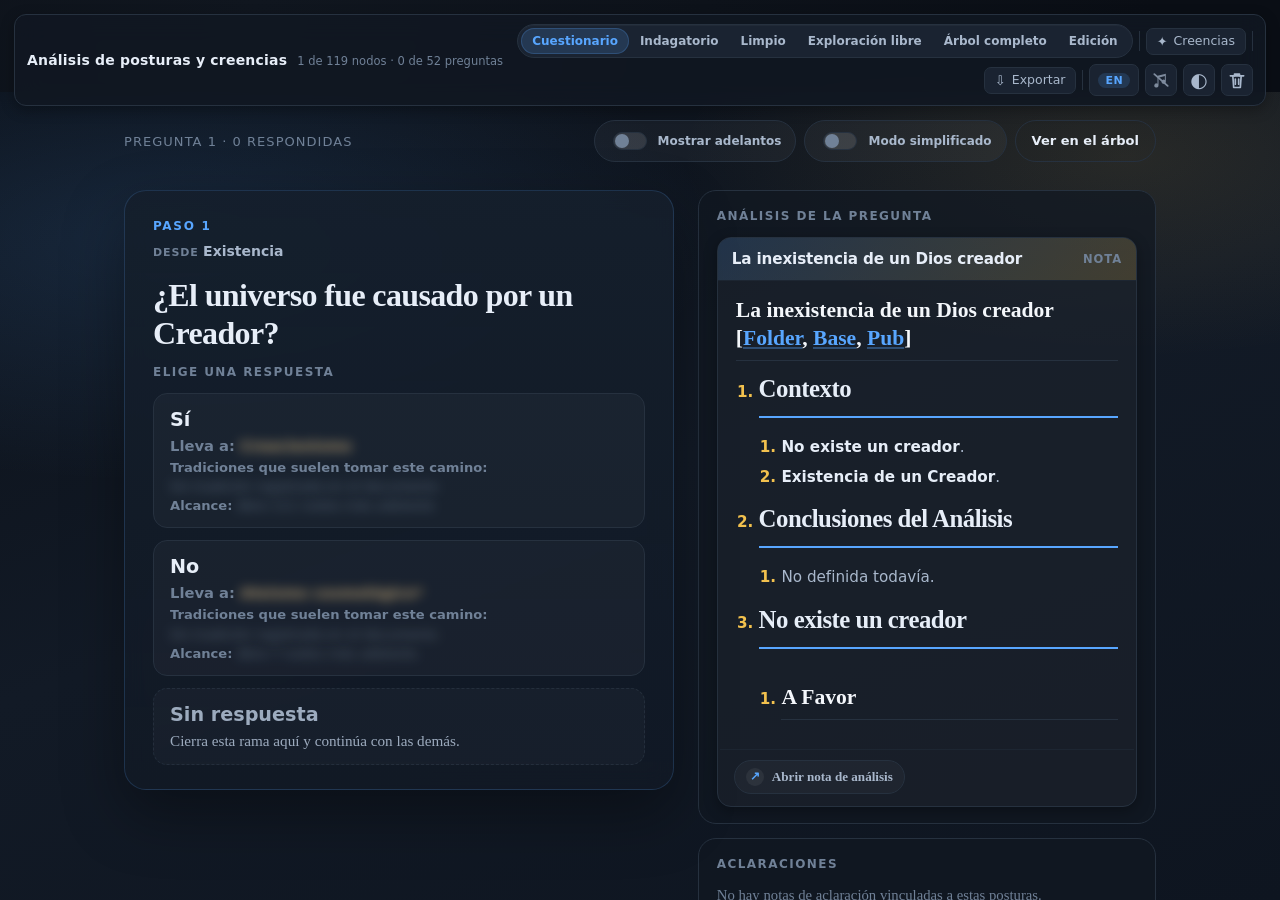
==== commit 9c8257e4: "Se implementa la definición." ====
--- a/recursos/diagramas/arbol-web/index.html
+++ b/recursos/diagramas/arbol-web/index.html
@@ -14,6 +14,14 @@
 </head>
 <body>
 <div id="aplicacion">
+
+  <button type="button" id="btn-volver" class="btn-volver" hidden
+          data-i18n-title="volverTitle" title="Volver a la vista anterior"
+          data-i18n-aria="volverAria" aria-label="Volver a la vista anterior">
+    <svg viewBox="0 0 24 24" width="20" height="20" aria-hidden="true">
+      <path fill="currentColor" d="M14.7 5.3a1 1 0 0 1 0 1.4L10.41 11H20a1 1 0 1 1 0 2h-9.59l4.3 4.3a1 1 0 0 1-1.42 1.4l-6-6a1 1 0 0 1 0-1.4l6-6a1 1 0 0 1 1.41 0z"/>
+    </svg>
+  </button>
 
   <svg id="lienzo" xmlns="http://www.w3.org/2000/svg" role="application"
        tabindex="-1"
@@ -55,14 +63,29 @@
       <span class="barra-contador" id="contador">—</span>
     </div>
     <div class="barra-acciones">
-      <div class="menu-desplegable menu-izquierda" id="menu-recorrido">
-        <button type="button" class="boton" id="btn-recorrido" data-i18n-title="recorridoTitle"
+      <div class="recorrido-control menu-desplegable menu-izquierda" id="menu-recorrido">
+        <button type="button" class="boton recorrido-compacto" id="btn-recorrido" data-i18n-title="recorridoTitle"
                 title="Cómo se revelan las ramas (A para ciclar)"
                 aria-haspopup="menu" aria-expanded="false">
           <span class="icono">◇</span><span class="rotulo" data-i18n="recorrido">Recorrido</span>
           <span class="valor" id="valor-recorrido">Cuestionario</span>
         </button>
-        <div class="menu-lista" role="menu">
+        <div class="recorrido-segmentos" role="radiogroup"
+             data-i18n-aria="recorridoAria" aria-label="Recorrido">
+          <button type="button" class="recorrido-chip" role="radio" data-recorrido="cuestionario"
+                  data-i18n="cuestionario">Cuestionario</button>
+          <button type="button" class="recorrido-chip" role="radio" data-recorrido="indagatorio"
+                  data-i18n="indagatorio">Indagatorio</button>
+          <button type="button" class="recorrido-chip" role="radio" data-recorrido="limpio"
+                  data-i18n="limpio">Limpio</button>
+          <button type="button" class="recorrido-chip" role="radio" data-recorrido="exploracion"
+                  data-i18n="exploracion">Exploración libre</button>
+          <button type="button" class="recorrido-chip" role="radio" data-recorrido="completo"
+                  data-i18n="completo">Árbol completo</button>
+          <button type="button" class="recorrido-chip" role="radio" data-recorrido="edicion"
+                  data-i18n="edicion">Edición</button>
+        </div>
+        <div class="menu-lista recorrido-menu" role="menu">
           <button type="button" role="menuitemradio" data-recorrido="cuestionario" data-i18n="cuestionario">Cuestionario</button>
           <button type="button" role="menuitemradio" data-recorrido="indagatorio" data-i18n="indagatorio">Indagatorio</button>
           <button type="button" role="menuitemradio" data-recorrido="limpio" data-i18n="limpio">Limpio</button>
@@ -178,16 +201,18 @@
       <div class="buscador">
         <input type="search" id="buscador-tradiciones"
                data-i18n-placeholder="buscarPlaceholder"
-               placeholder="Buscar tradición, religión o sistema…"
+               placeholder="Buscar tradición, postura o pregunta…"
                autocomplete="off" spellcheck="false">
       </div>
       <div class="panel-controles">
         <button type="button" class="mini-boton alternable" id="btn-compacto" data-i18n="modoCompacto">Modo compacto</button>
         <button type="button" class="mini-boton" id="btn-limpiar-creencias" data-i18n="limpiarSeleccion">Limpiar selección</button>
+        <button type="button" class="mini-boton destacado" id="btn-explorar-todas" hidden data-i18n="explorarTodas">Explorar todas</button>
         <button type="button" class="mini-boton destacado" id="btn-ir-comparar" data-i18n="irComparar">Comparar →</button>
       </div>
       <div id="ficha-creencias"></div>
       <h3 class="panel-subtitulo" data-i18n="tradicionesTitulo">Tradiciones y sistemas de creencias</h3>
+      <p class="panel-nota aviso-inerte" id="nota-religiones-inertes" hidden></p>
       <div id="lista-tradiciones"></div>
       <h3 class="panel-subtitulo" data-i18n="posturasTitulo">Posturas</h3>
       <p class="panel-nota" id="nota-sin-afiliacion"></p>
@@ -264,6 +289,7 @@
 <script src="js/layout.js"></script>
 <script src="js/edit-mode.js"></script>
 <script src="js/search.js"></script>
+<script src="js/creencias.js"></script>
 <script src="js/renderer.js"></script>
 <script src="datos/notas.cache.js?v=2"></script>
 <script src="js/vendor/marked.min.js"></script>
--- a/recursos/diagramas/arbol-web/css/variables.css
+++ b/recursos/diagramas/arbol-web/css/variables.css
@@ -43,6 +43,9 @@
   --acento-suave: rgba(88, 166, 255, 0.16);
   --dorado: #f2c14e;
   --dorado-suave: rgba(242, 193, 78, 0.18);
+  --religion-resalte: #e8c84a;
+  --religion-resalte-suave: rgba(232, 200, 74, 0.38);
+  --religion-resalte-glow: rgba(232, 200, 74, 0.22);
   --resalte: #f4f7fb;
   --resalte-suave: rgba(244, 247, 251, 0.42);
   --resalte-glow: rgba(255, 255, 255, 0.28);
@@ -62,6 +65,22 @@
   --sombra: 0 12px 34px rgba(0, 0, 0, 0.48);
   --sombra-suave: 0 4px 14px rgba(0, 0, 0, 0.3);
   --transicion: 220ms cubic-bezier(0.22, 0.61, 0.36, 1);
+
+  /* Prosa Markdown */
+  --md-fuente-titulo: "Palatino Linotype", Palatino, "Iowan Old Style", "Book Antiqua", Georgia, serif;
+  --md-fuente-cuerpo: var(--pila-fuente);
+  --md-fuente-codigo: ui-monospace, "Cascadia Code", Consolas, monospace;
+  --md-tamano: 0.95rem;
+  --md-interlineado: 1.62;
+  --md-h1: 1.55rem;
+  --md-h2: 1.35rem;
+  --md-h3: 1.2rem;
+  --md-h4: 1.08rem;
+  --md-h5: 0.98rem;
+  --md-h6: 0.88rem;
+  --md-cita-fondo: rgba(88, 166, 255, 0.07);
+  --md-codigo-fondo: rgba(255, 255, 255, 0.06);
+  --md-pre-fondo: rgba(0, 0, 0, 0.28);
 }
 
 :root[data-tema="claro"] {
@@ -97,6 +116,9 @@
   --acento-suave: rgba(31, 111, 235, 0.12);
   --dorado: #b98700;
   --dorado-suave: rgba(185, 135, 0, 0.16);
+  --religion-resalte: #c9a227;
+  --religion-resalte-suave: rgba(201, 162, 39, 0.34);
+  --religion-resalte-glow: rgba(201, 162, 39, 0.18);
   --resalte: #2a3545;
   --resalte-suave: rgba(42, 53, 69, 0.28);
   --resalte-glow: rgba(26, 35, 49, 0.22);
@@ -111,4 +133,8 @@
 
   --sombra: 0 12px 30px rgba(31, 45, 65, 0.16);
   --sombra-suave: 0 3px 10px rgba(31, 45, 65, 0.12);
+
+  --md-cita-fondo: rgba(31, 111, 235, 0.06);
+  --md-codigo-fondo: rgba(22, 32, 44, 0.06);
+  --md-pre-fondo: #f2f5f9;
 }
--- a/recursos/diagramas/arbol-web/css/canvas.css
+++ b/recursos/diagramas/arbol-web/css/canvas.css
@@ -33,6 +33,44 @@
     var(--fondo);
 }
 
+.btn-volver {
+  position: absolute;
+  top: calc(14px + var(--barra-alto, 56px) + 12px);
+  left: 14px;
+  z-index: 12;
+  display: inline-flex;
+  align-items: center;
+  justify-content: center;
+  width: 42px;
+  height: 42px;
+  padding: 0;
+  border: 1px solid var(--borde);
+  border-radius: 14px;
+  background: var(--superficie);
+  backdrop-filter: blur(14px);
+  color: var(--texto);
+  cursor: pointer;
+  box-shadow: 0 10px 28px rgba(0, 0, 0, 0.18);
+  transition: transform 160ms ease, border-color 160ms ease, color 160ms ease,
+    background 160ms ease;
+}
+
+.btn-volver:hover {
+  transform: translateY(-1px);
+  border-color: var(--acento);
+  color: var(--acento);
+  background: var(--acento-suave);
+}
+
+.btn-volver:focus-visible {
+  outline: 2px solid var(--acento);
+  outline-offset: 2px;
+}
+
+body.en-cuestionario .btn-volver {
+  display: none !important;
+}
+
 #lienzo {
   position: absolute;
   inset: 0;
@@ -81,6 +119,73 @@
 
 .barra-acciones { display: flex; align-items: center; gap: 6px; flex-wrap: wrap; justify-content: flex-end; }
 .barra-separador { width: 1px; height: 20px; background: var(--borde); }
+
+.recorrido-control {
+  position: relative;
+  display: inline-flex;
+  align-items: center;
+}
+
+.recorrido-segmentos {
+  display: none;
+  align-items: center;
+  gap: 0;
+  padding: 3px;
+  border: 1px solid var(--borde);
+  border-radius: 999px;
+  background: var(--superficie-alta);
+  box-shadow: inset 0 1px 0 rgba(255, 255, 255, 0.03);
+}
+
+.recorrido-chip {
+  appearance: none;
+  border: 0;
+  background: transparent;
+  color: var(--texto-medio);
+  font: inherit;
+  font-size: 12px;
+  font-weight: 600;
+  line-height: 1;
+  padding: 7px 11px;
+  border-radius: 999px;
+  cursor: pointer;
+  white-space: nowrap;
+  transition: background 160ms ease, color 160ms ease, box-shadow 160ms ease;
+}
+
+.recorrido-chip:hover {
+  color: var(--texto);
+  background: rgba(255, 255, 255, 0.05);
+}
+
+:root[data-tema="claro"] .recorrido-chip:hover {
+  background: rgba(22, 32, 44, 0.04);
+}
+
+.recorrido-chip.activo {
+  color: var(--acento);
+  background: var(--acento-suave);
+  box-shadow: inset 0 0 0 1px rgba(88, 166, 255, 0.22);
+}
+
+.recorrido-chip:focus-visible {
+  outline: 2px solid var(--acento);
+  outline-offset: 2px;
+}
+
+@media (min-width: 1180px) {
+  .recorrido-control .recorrido-compacto {
+    display: none;
+  }
+
+  .recorrido-segmentos {
+    display: inline-flex;
+  }
+
+  .recorrido-control .recorrido-menu {
+    display: none !important;
+  }
+}
 
 .boton {
   display: inline-flex;
@@ -326,6 +431,7 @@
 #minimapa-nodos rect.camino { fill: var(--dorado); }
 #minimapa-nodos rect.seleccionado { fill: var(--acento); }
 #minimapa-nodos rect.resaltado { fill: var(--resalte); }
+#minimapa-nodos rect.resaltado-religion { fill: var(--religion-resalte); }
 #minimapa-vista {
   fill: var(--acento-suave);
   stroke: var(--acento);
@@ -405,8 +511,8 @@
 #tooltip .tooltip-tradiciones { margin: 0 0 8px; font-size: 12px; color: var(--dorado); }
 #tooltip .tooltip-peso { margin: 6px 0 0; font-size: 11.5px; color: var(--texto-tenue); }
 #tooltip .tooltip-definicion { margin: 8px 0 0; font-size: 12px; color: var(--texto-medio); }
-#tooltip .def-fuente { margin: 6px 0 0; font-size: 11px; }
-#tooltip .def-fuente a { color: var(--acento); }
+#tooltip .def-fuente { margin: 10px 0 0; }
+#tooltip .def-fuente .enlace-md-externo { margin-top: 0; }
 #tooltip dl { margin: 8px 0 0; display: grid; grid-template-columns: auto 1fr; gap: 3px 10px; }
 #tooltip dt { color: var(--texto-tenue); font-size: 11.5px; }
 #tooltip dd { margin: 0; color: var(--texto-medio); font-size: 11.5px; }
--- a/recursos/diagramas/arbol-web/css/nodes.css
+++ b/recursos/diagramas/arbol-web/css/nodes.css
@@ -63,7 +63,8 @@
 
 .nodo { cursor: pointer; }
 .nodo.atenuado { opacity: 0.26; transition: opacity 280ms ease; }
-.nodo.atenuado.resaltado { opacity: 1; }
+.nodo.atenuado.resaltado,
+.nodo.atenuado.resaltado-religion { opacity: 1; }
 .nodo.deshabilitado { opacity: 0.38; filter: grayscale(0.45); transition: opacity 280ms ease, filter 280ms ease; }
 .nodo.deshabilitado .nodo-caja { fill-opacity: 0.72; }
 /* El transform CSS va en .nodo-cuerpo, no en .nodo: un transform en el
@@ -189,13 +190,47 @@
 }
 .nodo.seleccionado .nodo-anillo { opacity: 0.42; }
 
-/* Camino iluminado del explorador de creencias (por debajo del Ctrl + clic). */
+/* Camino iluminado del explorador de creencias (posturas; dorado). */
 .nodo.camino .nodo-caja { stroke: var(--dorado); stroke-width: 2.2; }
 .nodo.camino .nodo-brillo { stroke: var(--dorado); opacity: 0.4; }
 .nodo.camino.tentativa .nodo-brillo { stroke-dasharray: 8 5; }
 
-/* Estado + resaltado permanente (Ctrl + clic). Manda sobre camino y selección,
-   salvo cuando el explorador de creencias ya ilumina el nodo en dorado. */
+/* Resaltado de religiones en el panel (tono ámbar, distinto del dorado de posturas). */
+.nodo.resaltado-religion .nodo-brillo {
+  fill: var(--religion-resalte);
+  stroke: var(--religion-resalte-suave);
+  opacity: 0.5;
+  filter: drop-shadow(0 0 8px var(--religion-resalte-glow));
+}
+.nodo.resaltado-religion .nodo-caja {
+  stroke: var(--religion-resalte);
+  stroke-width: 2.2;
+}
+.nodo.camino.resaltado-religion .nodo-brillo {
+  fill: transparent;
+  stroke: var(--dorado);
+  opacity: 0.4;
+  filter: none;
+}
+.nodo.camino.resaltado-religion .nodo-caja {
+  stroke: var(--dorado);
+}
+
+/* Ctrl+clic (blanco) por encima del resaltado ámbar de religiones. */
+.nodo.resaltado-religion.resaltado .nodo-brillo,
+.nodo.camino.resaltado-religion.resaltado .nodo-brillo {
+  fill: var(--resalte);
+  stroke: var(--resalte-suave);
+  opacity: 0.55;
+  filter: drop-shadow(0 0 10px var(--resalte-glow));
+}
+.nodo.resaltado-religion.resaltado .nodo-caja,
+.nodo.camino.resaltado-religion.resaltado .nodo-caja {
+  stroke: var(--resalte);
+  stroke-width: 2.6;
+}
+
+/* Estado + resaltado permanente (Ctrl + clic). Manda sobre camino y religión. */
 .nodo-brillo { fill: var(--resalte); stroke: var(--resalte-suave); stroke-width: 3.4; opacity: 0; pointer-events: none; transition: opacity 200ms ease; filter: drop-shadow(0 0 10px var(--resalte-glow)); }
 .nodo.resaltado .nodo-brillo,
 .nodo.camino.resaltado .nodo-brillo,
@@ -215,22 +250,6 @@
 .nodo.seleccionado.resaltado .nodo-caja {
   stroke: var(--resalte);
   stroke-width: 2.6;
-}
-
-/* El camino dorado del panel de creencias no debe mezclarse con el resaltado
-   Ctrl+clic: se deja solo el amarillo. */
-.nodo.camino.resaltado .nodo-brillo,
-.nodo.camino.seleccionado.resaltado .nodo-brillo {
-  fill: transparent;
-  stroke: var(--dorado);
-  opacity: 0.4;
-  animation: none;
-  filter: none;
-}
-.nodo.camino.resaltado .nodo-caja,
-.nodo.camino.seleccionado.resaltado .nodo-caja {
-  stroke: var(--dorado);
-  stroke-width: 2.2;
 }
 
 /* ----------------------------------------------------------------- botones */
--- a/recursos/diagramas/arbol-web/css/panel.css
+++ b/recursos/diagramas/arbol-web/css/panel.css
@@ -129,9 +129,15 @@
 .ficha-titulo.sin-nombre { color: var(--texto-tenue); font-style: italic; font-weight: 500; }
 .ficha-formal { margin: 6px 0 0; font-size: 12.5px; line-height: 1.5; font-style: italic; color: var(--texto-tenue); }
 .ficha-coloquial { margin: 10px 0 0; font-size: 15px; line-height: 1.45; font-style: normal; color: var(--texto); }
+.ficha-acciones {
+  display: flex;
+  flex-wrap: wrap;
+  gap: 8px;
+  margin: 10px 0 2px;
+}
 .ficha-definicion { margin: 12px 0 0; font-size: 13px; line-height: 1.55; color: var(--texto-medio); }
-.ficha-definicion .def-fuente { margin: 6px 0 0; font-size: 11.5px; }
-.ficha-definicion .def-fuente a { color: var(--acento); }
+.ficha-definicion .def-fuente { margin: 10px 0 0; }
+.ficha-definicion .def-fuente .enlace-md-externo { margin-top: 0; }
 
 .ficha-datos { margin: 14px 0 0; display: grid; grid-template-columns: auto 1fr; gap: 5px 12px; }
 .ficha-datos dt { color: var(--texto-tenue); font-size: 11.5px; }
@@ -149,6 +155,34 @@
 .ficha-opciones li.elegida { border-color: var(--acento); background: var(--acento-suave); color: var(--texto); }
 .ficha-opciones b { color: var(--texto); }
 .ficha-opciones .glosa { display: block; margin-top: 3px; font-size: 11.5px; color: var(--texto-tenue); }
+.ficha-opcion-cabecera {
+  display: flex;
+  align-items: center;
+  justify-content: space-between;
+  gap: 8px;
+}
+.enlace-explorar {
+  flex: none;
+  padding: 2px 8px;
+  border: 1px solid var(--borde);
+  border-radius: var(--radio-chico);
+  background: transparent;
+  color: var(--acento);
+  font: inherit;
+  font-size: 11px;
+  font-weight: 600;
+  cursor: pointer;
+  white-space: nowrap;
+}
+.enlace-explorar:hover {
+  border-color: var(--acento);
+  background: var(--acento-suave);
+}
+.mini-boton:disabled {
+  opacity: 0.45;
+  cursor: not-allowed;
+  pointer-events: none;
+}
 /* Nodos que abre la respuesta; resalta el de la rama más poblada. */
 .ficha-opciones .peso-rama { font-size: 11px; font-weight: 700; color: var(--texto-tenue); }
 .ficha-opciones .peso-rama.densa { color: var(--texto); }
@@ -170,13 +204,35 @@
 .etiqueta.tentativa { border-style: dashed; }
 .etiqueta.activa { background: var(--dorado-suave); border-color: var(--dorado); color: var(--dorado); }
 
+.panel-notas-md {
+  display: grid;
+  gap: 12px;
+  margin-top: 8px;
+}
+
 .enlace-nota {
   display: inline-block;
   margin-top: 8px;
   color: var(--acento);
   font-size: 12px;
-  text-decoration: none;
-  border-bottom: 1px dashed currentColor;
+  text-decoration: underline;
+  text-decoration-color: rgba(88, 166, 255, 0.35);
+  text-underline-offset: 2px;
+  word-break: break-word;
+  transition: color var(--transicion), text-decoration-color var(--transicion);
+}
+
+:root[data-tema="claro"] .enlace-nota {
+  text-decoration-color: rgba(31, 111, 235, 0.3);
+}
+
+.enlace-nota:hover {
+  color: var(--resalte);
+  text-decoration-color: currentColor;
+}
+
+:root[data-tema="claro"] .enlace-nota:hover {
+  color: var(--acento);
 }
 
 /* ------------------------------------------------------------- buscador */
@@ -232,6 +288,16 @@
   transition: border-color 150ms ease, background 150ms ease;
 }
 .tradicion:hover { border-color: var(--dorado); }
+/* Tradiciones en el cuestionario: se ven, se entiende que existen, pero no
+   responden. Ocultarlas dejaría el buscador señalando huecos. */
+.lista-tarjetas.inerte { opacity: 0.45; }
+.tradicion.inerte { cursor: not-allowed; }
+.tradicion.inerte:hover { border-color: var(--borde); }
+.panel-nota.aviso-inerte {
+  border-left: 2px solid var(--dorado);
+  padding-left: 8px;
+  margin-bottom: 10px;
+}
 .tradicion.activa { border-color: var(--dorado); background: var(--dorado-suave); }
 .tradicion input { margin: 2px 0 0; accent-color: var(--dorado); flex: none; }
 .tradicion-nombre {
@@ -269,6 +335,16 @@
   max-width: 100%;
 }
 .lista-tarjetas.compacto .tradicion-meta { display: none; }
+/* Salvo en las posturas sin nombre: quitarles la pregunta las deja a todas
+   llamándose igual y sin nada que las distinga. */
+.lista-tarjetas.compacto .tradicion.sin-nombre {
+  white-space: normal;
+  flex: 1 1 100%;
+}
+.lista-tarjetas.compacto .tradicion.sin-nombre .tradicion-meta {
+  display: block;
+  white-space: normal;
+}
 .lista-tarjetas.compacto .tradicion-nombre {
   font-size: 12px;
   white-space: nowrap;
--- a/recursos/diagramas/arbol-web/css/cuestionario.css
+++ b/recursos/diagramas/arbol-web/css/cuestionario.css
@@ -39,6 +39,12 @@
   z-index: 20;
 }
 
+body.quiz-panel-creencias .quiz-opcion {
+  opacity: 0.45;
+  pointer-events: none;
+  cursor: not-allowed;
+}
+
 .quiz-escena {
   width: 85%;
   max-width: none;
@@ -287,6 +293,37 @@
   max-width: 820px;
   margin: 0 auto;
   padding: 8px 4px 24px;
+}
+
+.quiz-prompt-simplificada {
+  max-width: 640px;
+  margin: 32px auto 24px;
+  padding: 28px 24px 32px;
+  border-radius: 20px;
+  border: 1px solid var(--borde);
+  background: linear-gradient(180deg, rgba(21, 31, 44, 0.92), rgba(17, 25, 37, 0.88));
+  text-align: center;
+}
+
+:root[data-tema="claro"] .quiz-prompt-simplificada {
+  background: linear-gradient(180deg, #ffffff, #f7f9fd);
+}
+
+.quiz-prompt-simplificada .quiz-formal {
+  margin: 12px auto 0;
+  max-width: 52ch;
+}
+
+.quiz-prompt-acciones {
+  display: flex;
+  flex-wrap: wrap;
+  gap: 12px;
+  justify-content: center;
+  margin-top: 28px;
+}
+
+.quiz-escena--prompt .quiz-cabecera {
+  margin-bottom: 0;
 }
 
 .quiz-ramas {
@@ -546,17 +583,40 @@
   line-height: 1.5;
 }
 
+.quiz-def-cuerpo .def-fuente {
+  margin: 10px 0 0;
+}
+
+.quiz-def-cuerpo .def-fuente .enlace-md-externo {
+  margin-top: 0;
+}
+
 .quiz-enlace {
   display: inline-block;
   margin-top: 10px;
   color: var(--acento);
-  text-decoration: none;
+  text-decoration: underline;
+  text-decoration-color: rgba(88, 166, 255, 0.35);
+  text-underline-offset: 2px;
   font-size: 0.88rem;
   font-family: "Segoe UI", system-ui, sans-serif;
   font-weight: 600;
-}
-
-.quiz-enlace:hover { text-decoration: underline; }
+  word-break: break-word;
+  transition: color var(--transicion), text-decoration-color var(--transicion);
+}
+
+:root[data-tema="claro"] .quiz-enlace {
+  text-decoration-color: rgba(31, 111, 235, 0.3);
+}
+
+.quiz-enlace:hover {
+  color: var(--resalte);
+  text-decoration-color: currentColor;
+}
+
+:root[data-tema="claro"] .quiz-enlace:hover {
+  color: var(--acento);
+}
 
 button.quiz-trad-enlace {
   appearance: none;
@@ -571,6 +631,15 @@
 }
 
 button.quiz-trad-enlace:hover { text-decoration: underline; }
+
+.quiz-opcion-sin-respuesta {
+  border-style: dashed;
+  opacity: 0.92;
+}
+
+.quiz-opcion-sin-respuesta .quiz-opcion-etiqueta {
+  color: var(--texto-medio);
+}
 
 .quiz-btn {
   appearance: none;
--- a/recursos/diagramas/arbol-web/css/markdown.css
+++ b/recursos/diagramas/arbol-web/css/markdown.css
@@ -1,10 +1,11 @@
-/* Estilos del visor Markdown embebido (análisis y aclaraciones). */
+/* Estilos del visor Markdown embebido (análisis, aclaraciones y panel). */
 
 .md-tarjeta {
   border: 1px solid var(--borde);
   border-radius: 14px;
   background: rgba(255, 255, 255, 0.03);
   overflow: hidden;
+  box-shadow: var(--sombra-suave);
 }
 
 :root[data-tema="claro"] .md-tarjeta {
@@ -23,11 +24,20 @@
   justify-content: space-between;
   gap: 12px;
   padding: 12px 14px;
-  font-family: "Segoe UI", system-ui, sans-serif;
+  font-family: var(--md-fuente-cuerpo);
   font-weight: 650;
   font-size: 0.95rem;
-  background: rgba(88, 166, 255, 0.08);
+  background: linear-gradient(135deg, var(--acento-suave), var(--dorado-suave));
   border-bottom: 1px solid transparent;
+  transition: background var(--transicion);
+}
+
+.md-tarjeta > summary:hover {
+  background: linear-gradient(135deg, rgba(88, 166, 255, 0.22), rgba(242, 193, 78, 0.16));
+}
+
+:root[data-tema="claro"] .md-tarjeta > summary:hover {
+  background: linear-gradient(135deg, rgba(31, 111, 235, 0.14), rgba(185, 135, 0, 0.1));
 }
 
 .md-tarjeta[open] > summary {
@@ -36,22 +46,30 @@
 
 .md-tarjeta > summary::-webkit-details-marker { display: none; }
 
+.md-tarjeta-titulo {
+  color: var(--texto);
+  letter-spacing: -0.01em;
+}
+
 .md-tarjeta-hint {
   color: var(--texto-tenue);
-  font-size: 0.75rem;
+  font-size: 0.72rem;
   font-weight: 600;
-  letter-spacing: 0.04em;
+  letter-spacing: 0.08em;
   text-transform: uppercase;
 }
 
+/* Contenedor de prosa renderizada */
 .md-cuerpo {
   max-height: min(52vh, 520px);
   overflow: auto;
-  padding: 14px 16px 18px;
+  padding: 16px 18px 20px;
   color: var(--texto-medio);
-  font-size: 0.95rem;
-  line-height: 1.55;
+  font-family: var(--md-fuente-cuerpo);
+  font-size: var(--md-tamano);
+  line-height: var(--md-interlineado);
   scroll-behavior: smooth;
+  text-wrap: pretty;
 }
 
 .md-cuerpo.md-cargando {
@@ -64,6 +82,7 @@
   font-style: italic;
 }
 
+/* Jerarquía de títulos: seis niveles claramente diferenciados */
 .md-cuerpo h1,
 .md-cuerpo h2,
 .md-cuerpo h3,
@@ -71,94 +90,282 @@
 .md-cuerpo h5,
 .md-cuerpo h6 {
   color: var(--texto);
-  line-height: 1.25;
-  margin: 1.1em 0 0.45em;
-  font-family: "Segoe UI", system-ui, sans-serif;
-}
-
-.md-cuerpo h1 { font-size: 1.35rem; }
-.md-cuerpo h2 { font-size: 1.2rem; }
-.md-cuerpo h3 { font-size: 1.08rem; }
-.md-cuerpo h4,
-.md-cuerpo h5,
-.md-cuerpo h6 { font-size: 1rem; }
+  line-height: 1.28;
+  font-family: var(--md-fuente-titulo);
+  scroll-margin-top: 12px;
+}
+
+.md-cuerpo h1 {
+  font-size: var(--md-h1);
+  font-weight: 700;
+  margin: 0 0 0.7em;
+  padding-bottom: 0.45em;
+  border-bottom: 2px solid var(--acento);
+  letter-spacing: -0.02em;
+}
+
+.md-cuerpo h2 {
+  font-size: var(--md-h2);
+  font-weight: 650;
+  margin: 1.65em 0 0.55em;
+  padding-bottom: 0.35em;
+  border-bottom: 1px solid var(--borde);
+  color: var(--resalte);
+}
+
+:root[data-tema="claro"] .md-cuerpo h2 {
+  color: var(--texto);
+}
+
+.md-cuerpo h3 {
+  font-size: var(--md-h3);
+  font-weight: 650;
+  margin: 1.45em 0 0.5em;
+  padding-left: 0.75em;
+  border-left: 3px solid var(--dorado);
+  color: var(--texto);
+}
+
+.md-cuerpo h4 {
+  font-size: var(--md-h4);
+  font-weight: 600;
+  margin: 1.2em 0 0.4em;
+  font-family: var(--md-fuente-cuerpo);
+  color: var(--acento);
+  letter-spacing: -0.005em;
+}
+
+.md-cuerpo h5 {
+  font-size: var(--md-h5);
+  font-weight: 650;
+  margin: 1.05em 0 0.35em;
+  font-family: var(--md-fuente-cuerpo);
+  color: var(--texto);
+  letter-spacing: 0.02em;
+  text-transform: none;
+}
+
+.md-cuerpo h6 {
+  font-size: var(--md-h6);
+  font-weight: 600;
+  margin: 0.95em 0 0.3em;
+  font-family: var(--md-fuente-cuerpo);
+  color: var(--texto-tenue);
+  letter-spacing: 0.06em;
+  text-transform: uppercase;
+}
 
 .md-cuerpo > :first-child { margin-top: 0; }
 
+.md-cuerpo h1 + p,
+.md-cuerpo h2 + p,
+.md-cuerpo h3 + p {
+  margin-top: 0.15em;
+}
+
+/* Párrafos y listas */
 .md-cuerpo p,
 .md-cuerpo ul,
 .md-cuerpo ol,
 .md-cuerpo blockquote,
-.md-cuerpo pre {
-  margin: 0 0 0.85em;
+.md-cuerpo pre,
+.md-cuerpo table,
+.md-cuerpo figure {
+  margin: 0 0 0.9em;
 }
 
 .md-cuerpo ul,
 .md-cuerpo ol {
-  padding-left: 1.35em;
-}
-
-.md-cuerpo li + li { margin-top: 0.28em; }
-
+  padding-left: 1.5em;
+}
+
+.md-cuerpo ul {
+  list-style: none;
+}
+
+.md-cuerpo ul > li {
+  position: relative;
+}
+
+.md-cuerpo ul > li::before {
+  content: "";
+  position: absolute;
+  left: -1.1em;
+  top: 0.62em;
+  width: 5px;
+  height: 5px;
+  border-radius: 50%;
+  background: var(--acento);
+  opacity: 0.75;
+}
+
+.md-cuerpo ul ul > li::before {
+  width: 4px;
+  height: 4px;
+  background: var(--dorado);
+  opacity: 0.85;
+}
+
+.md-cuerpo ol {
+  list-style: decimal;
+}
+
+.md-cuerpo ol > li::marker {
+  color: var(--dorado);
+  font-weight: 650;
+}
+
+.md-cuerpo li + li { margin-top: 0.35em; }
+
+.md-cuerpo li > p {
+  margin-bottom: 0.45em;
+}
+
+.md-cuerpo li > p:last-child {
+  margin-bottom: 0;
+}
+
+/* Enlaces y énfasis */
 .md-cuerpo a {
   color: var(--acento);
-  text-decoration: none;
+  text-decoration: underline;
+  text-decoration-color: rgba(88, 166, 255, 0.35);
+  text-underline-offset: 2px;
   word-break: break-word;
-}
-
-.md-cuerpo a:hover { text-decoration: underline; }
-
-.md-cuerpo strong { color: var(--texto); }
-
+  transition: color var(--transicion), text-decoration-color var(--transicion);
+}
+
+:root[data-tema="claro"] .md-cuerpo a {
+  text-decoration-color: rgba(31, 111, 235, 0.3);
+}
+
+.md-cuerpo a:hover {
+  color: var(--resalte);
+  text-decoration-color: currentColor;
+}
+
+:root[data-tema="claro"] .md-cuerpo a:hover {
+  color: var(--acento);
+}
+
+.md-cuerpo strong {
+  color: var(--texto);
+  font-weight: 650;
+}
+
+.md-cuerpo em {
+  font-style: italic;
+  color: var(--texto);
+}
+
+/* Citas (versículos, citas teológicas) */
 .md-cuerpo blockquote {
-  border-left: 3px solid var(--acento);
-  padding: 0.2em 0 0.2em 0.9em;
-  color: var(--texto-tenue);
-}
-
+  margin: 1em 0;
+  padding: 0.75em 1em 0.75em 1.1em;
+  border-left: 3px solid var(--dorado);
+  border-radius: 0 10px 10px 0;
+  background: var(--md-cita-fondo);
+  color: var(--texto);
+  font-family: var(--md-fuente-titulo);
+  font-style: italic;
+  font-size: 0.98em;
+  line-height: 1.55;
+}
+
+.md-cuerpo blockquote > :last-child {
+  margin-bottom: 0;
+}
+
+.md-cuerpo blockquote p {
+  margin-bottom: 0.5em;
+}
+
+/* Código */
 .md-cuerpo code {
-  font-family: ui-monospace, "Cascadia Code", Consolas, monospace;
-  font-size: 0.88em;
-  background: rgba(255, 255, 255, 0.06);
-  padding: 0.1em 0.35em;
+  font-family: var(--md-fuente-codigo);
+  font-size: 0.86em;
+  background: var(--md-codigo-fondo);
+  padding: 0.12em 0.38em;
   border-radius: 5px;
+  border: 1px solid var(--borde-suave);
 }
 
 .md-cuerpo pre {
-  background: rgba(0, 0, 0, 0.28);
+  background: var(--md-pre-fondo);
   border: 1px solid var(--borde);
   border-radius: 10px;
   padding: 12px 14px;
   overflow: auto;
-}
-
-:root[data-tema="claro"] .md-cuerpo pre {
-  background: #f2f5f9;
+  font-size: 0.86em;
+  line-height: 1.5;
 }
 
 .md-cuerpo pre code {
   background: none;
+  border: 0;
   padding: 0;
 }
 
+/* Separadores */
 .md-cuerpo hr {
   border: 0;
-  border-top: 1px solid var(--borde);
-  margin: 1.2em 0;
-}
-
+  height: 1px;
+  margin: 1.6em 0;
+  background: linear-gradient(
+    90deg,
+    transparent,
+    var(--acento) 18%,
+    var(--dorado) 82%,
+    transparent
+  );
+  opacity: 0.55;
+}
+
+/* Tablas */
 .md-cuerpo table {
   width: 100%;
   border-collapse: collapse;
   font-size: 0.9rem;
   margin-bottom: 1em;
+  border: 1px solid var(--borde);
+  border-radius: 10px;
+  overflow: hidden;
+}
+
+.md-cuerpo thead {
+  background: var(--acento-suave);
 }
 
 .md-cuerpo th,
 .md-cuerpo td {
   border: 1px solid var(--borde);
-  padding: 6px 8px;
+  padding: 7px 10px;
   text-align: left;
+  vertical-align: top;
+}
+
+.md-cuerpo th {
+  color: var(--texto);
+  font-weight: 650;
+  font-size: 0.88em;
+  letter-spacing: 0.02em;
+}
+
+.md-cuerpo tbody tr:nth-child(even) {
+  background: rgba(255, 255, 255, 0.025);
+}
+
+:root[data-tema="claro"] .md-cuerpo tbody tr:nth-child(even) {
+  background: rgba(22, 32, 44, 0.03);
+}
+
+/* Imágenes */
+.md-cuerpo img {
+  max-width: 100%;
+  height: auto;
+  border-radius: 10px;
+  border: 1px solid var(--borde);
+  margin: 0.5em 0;
 }
 
 .md-fallback {
@@ -168,10 +375,59 @@
 }
 
 .md-tarjeta-pie {
-  padding: 0 14px 12px;
+  padding: 10px 14px 12px;
   border-top: 1px solid var(--borde-suave);
-  padding-top: 10px;
   margin: 0 2px;
+}
+
+.enlace-md-externo {
+  display: inline-flex;
+  align-items: center;
+  gap: 8px;
+  margin-top: 2px;
+  padding: 7px 11px;
+  border: 1px solid var(--borde);
+  border-radius: 999px;
+  background: rgba(255, 255, 255, 0.03);
+  color: var(--texto-medio);
+  font-size: 0.82rem;
+  font-weight: 600;
+  text-decoration: none;
+  transition: border-color var(--transicion), color var(--transicion),
+    background var(--transicion), transform 160ms ease;
+}
+
+:root[data-tema="claro"] .enlace-md-externo {
+  background: rgba(22, 32, 44, 0.03);
+}
+
+.enlace-md-externo:hover {
+  color: var(--texto);
+  border-color: var(--acento);
+  background: var(--acento-suave);
+  transform: translateY(-1px);
+}
+
+.enlace-md-icono {
+  display: inline-flex;
+  align-items: center;
+  justify-content: center;
+  width: 18px;
+  height: 18px;
+  border-radius: 999px;
+  background: rgba(255, 255, 255, 0.06);
+  color: var(--acento);
+  font-size: 0.72rem;
+  line-height: 1;
+}
+
+:root[data-tema="claro"] .enlace-md-icono {
+  background: rgba(22, 32, 44, 0.06);
+}
+
+.panel-notas-md .enlace-md-externo,
+.md-tarjeta-pie .enlace-md-externo {
+  margin-top: 0;
 }
 
 .md-tarjeta-pie .quiz-enlace {
@@ -190,10 +446,21 @@
   letter-spacing: 0.12em;
   text-transform: uppercase;
   color: var(--texto-tenue);
-  font-family: "Segoe UI", system-ui, sans-serif;
+  font-family: var(--md-fuente-cuerpo);
 }
 
 .quiz-ficha-enlaces > h4 {
   margin: 0 0 8px;
   font-size: 1rem;
 }
+
+/* Notas embebidas en el panel lateral */
+.panel-notas-md {
+  display: grid;
+  gap: 12px;
+  margin-top: 10px;
+}
+
+.panel-notas-md .md-cuerpo {
+  max-height: min(48vh, 480px);
+}
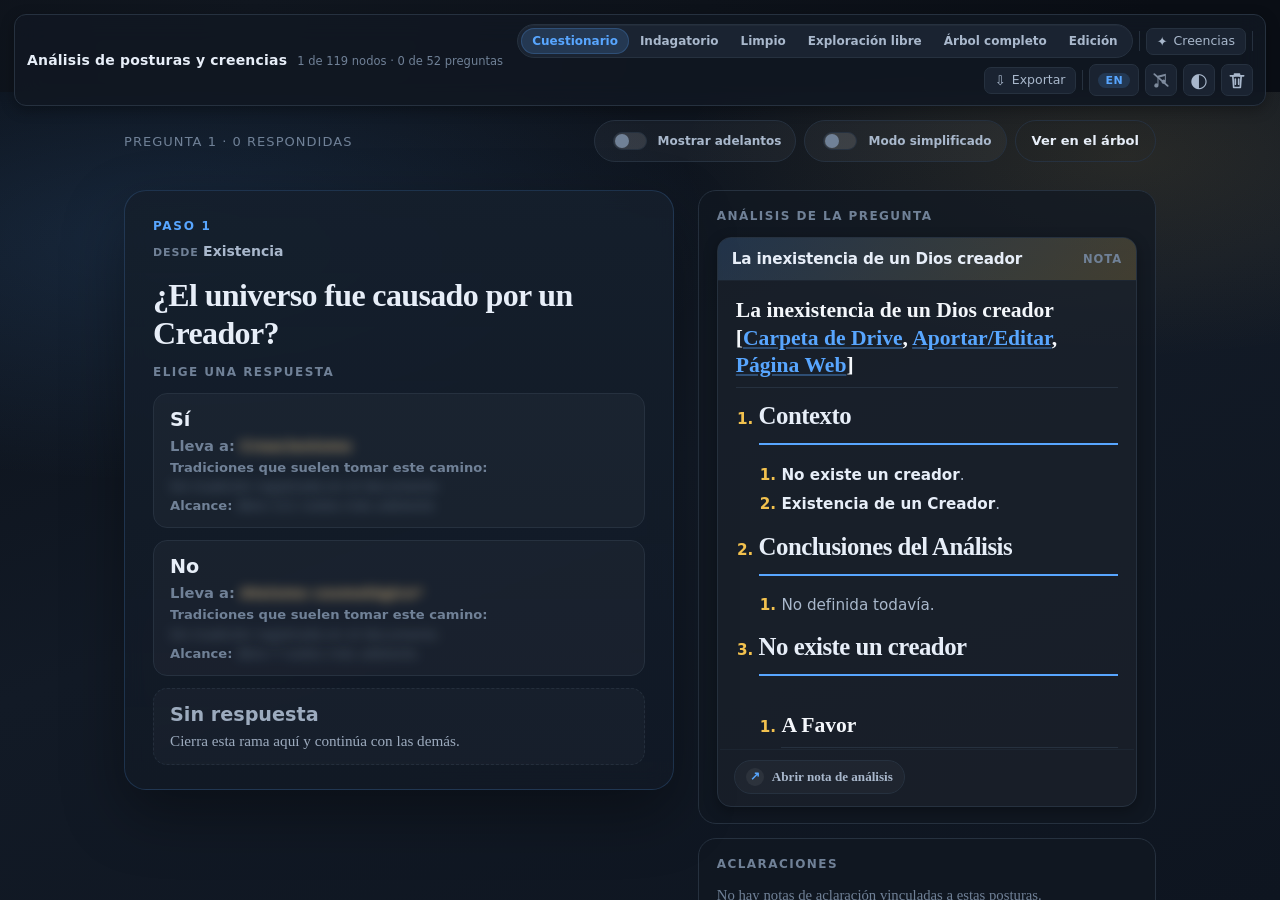
==== commit 29af0473: "Implementación de algunas mejoras al modo de edición." ====
--- a/recursos/diagramas/arbol-web/index.html
+++ b/recursos/diagramas/arbol-web/index.html
@@ -261,6 +261,7 @@
       <p id="dialogo-texto"></p>
       <div class="dialogo-acciones">
         <button type="button" class="mini-boton" id="dialogo-cancelar" data-i18n="cancelar">Cancelar</button>
+        <button type="button" class="mini-boton" id="dialogo-tercero" hidden></button>
         <button type="button" class="mini-boton peligro" id="dialogo-aceptar" data-i18n="eliminar">Eliminar</button>
       </div>
     </div>
--- a/recursos/diagramas/arbol-web/css/edit-mode.css
+++ b/recursos/diagramas/arbol-web/css/edit-mode.css
@@ -573,6 +573,13 @@
 
 #capa-asas { pointer-events: none; }
 .reenganche-asa { pointer-events: all; cursor: grab; }
+.reenganche-asa:active { cursor: grabbing; }
+#lienzo.deslizando-ancla { cursor: grabbing; }
+#lienzo.reenganchando { cursor: grabbing; }
+#lienzo.enlazando-padre,
+.enlazando-padre { cursor: crosshair !important; }
+.modo-edicion-activo #capa-aristas { pointer-events: none; }
+.modo-edicion-activo #capa-aristas .arista-etiqueta-caja { pointer-events: none; }
 .reenganche-asa-hit { fill: transparent; }
 .reenganche-asa-disco {
   fill: var(--acento, #58a6ff);
@@ -585,8 +592,9 @@
 .arista-reenganche-preview {
   fill: none;
   stroke: var(--acento, #58a6ff);
-  stroke-width: 2;
-  stroke-dasharray: 6 4;
+  stroke-width: 2.4;
+  stroke-dasharray: 7 5;
+  stroke-linecap: round;
   marker-end: url(#punta);
   pointer-events: none;
 }
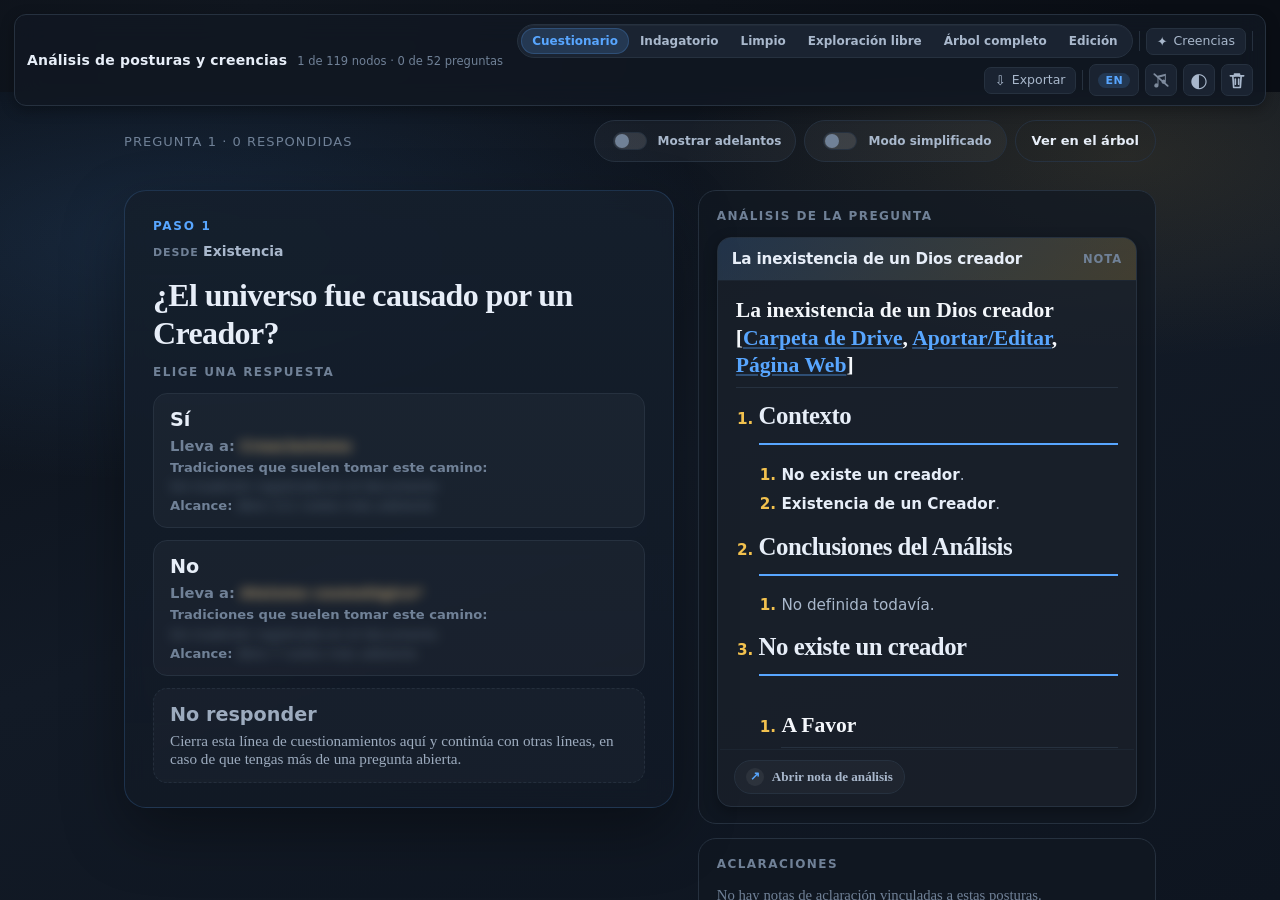
==== commit f69ab14a: "Versión estable. Queda por probar la función de exportar después de un cambio para hacerla compatibl" ====
--- a/recursos/diagramas/arbol-web/index.html
+++ b/recursos/diagramas/arbol-web/index.html
@@ -4,13 +4,13 @@
 <meta charset="utf-8">
 <meta name="viewport" content="width=device-width, initial-scale=1, viewport-fit=cover">
 <title>Análisis de posturas y creencias</title>
-<link rel="stylesheet" href="css/variables.css">
-<link rel="stylesheet" href="css/canvas.css">
-<link rel="stylesheet" href="css/nodes.css">
-<link rel="stylesheet" href="css/panel.css">
-<link rel="stylesheet" href="css/edit-mode.css">
-<link rel="stylesheet" href="css/cuestionario.css">
-<link rel="stylesheet" href="css/markdown.css">
+<link rel="stylesheet" href="css/variables.css?v=20260912d">
+<link rel="stylesheet" href="css/canvas.css?v=20260912d">
+<link rel="stylesheet" href="css/nodes.css?v=20260912d">
+<link rel="stylesheet" href="css/panel.css?v=20260912d">
+<link rel="stylesheet" href="css/edit-mode.css?v=20260912d">
+<link rel="stylesheet" href="css/cuestionario.css?v=20260912d">
+<link rel="stylesheet" href="css/markdown.css?v=20260912d">
 </head>
 <body>
 <div id="aplicacion">
@@ -154,7 +154,7 @@
       </button>
       <button type="button" class="boton peligro icono-solo" id="btn-reiniciar"
               data-i18n-title="reiniciarTitle"
-              title="Borrar respuestas, resaltados y anclajes">
+              title="Borrar respuestas, resaltados, anclajes y cambios locales del árbol">
         <svg class="icono-basurero" viewBox="0 0 24 24" aria-hidden="true">
           <path d="M4 7h16"></path>
           <path d="M9 7V5h6v2"></path>
@@ -282,21 +282,22 @@
 
 </div>
 
-<script src="js/state.js"></script>
-<script src="js/i18n.js"></script>
-<script src="js/traducciones-en.js"></script>
-<script src="js/definiciones.js"></script>
-<script src="js/edits.js"></script>
-<script src="js/layout.js"></script>
-<script src="js/edit-mode.js"></script>
-<script src="js/search.js"></script>
-<script src="js/creencias.js"></script>
-<script src="js/renderer.js"></script>
-<script src="datos/notas.cache.js?v=2"></script>
+<!-- Sube ?v= al cambiar JS/CSS (y RUTA_RESPALDO en app.js) para que F5 no sirva una copia vieja. -->
+<script src="js/state.js?v=20260912d"></script>
+<script src="js/i18n.js?v=20260912d"></script>
+<script src="js/traducciones-en.js?v=20260912d"></script>
+<script src="js/definiciones.js?v=20260912d"></script>
+<script src="js/edits.js?v=20260912d"></script>
+<script src="js/layout.js?v=20260912d"></script>
+<script src="js/edit-mode.js?v=20260912d"></script>
+<script src="js/search.js?v=20260912d"></script>
+<script src="js/creencias.js?v=20260912d"></script>
+<script src="js/renderer.js?v=20260912d"></script>
+<script src="datos/notas.cache.js?v=20260912d"></script>
 <script src="js/vendor/marked.min.js"></script>
-<script src="js/markdown.js?v=2"></script>
-<script src="js/router.js"></script>
-<script src="js/cuestionario.js"></script>
-<script src="js/app.js"></script>
+<script src="js/markdown.js?v=20260912d"></script>
+<script src="js/router.js?v=20260912d"></script>
+<script src="js/cuestionario.js?v=20260912d"></script>
+<script src="js/app.js?v=20260912d"></script>
 </body>
 </html>
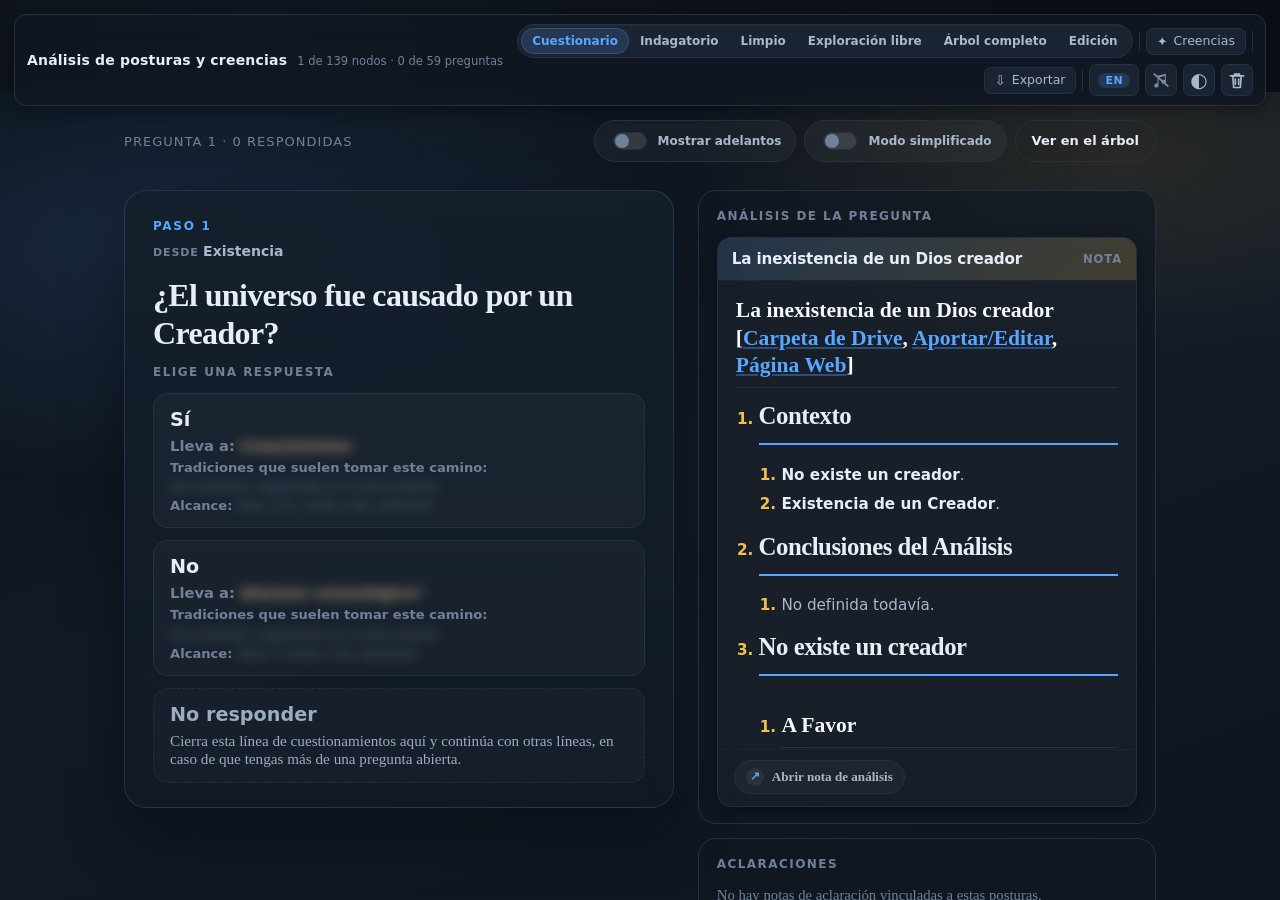
==== commit d0b1e530: "Corrección de bugs. - Se eliminan warnings del script de generacion de `posturas-creencias.js` - Sop" ====
--- a/recursos/diagramas/arbol-web/index.html
+++ b/recursos/diagramas/arbol-web/index.html
@@ -283,6 +283,7 @@
 </div>
 
 <!-- Sube ?v= al cambiar JS/CSS (y RUTA_RESPALDO en app.js) para que F5 no sirva una copia vieja. -->
+<script src="js/formato.js?v=20260912d"></script>
 <script src="js/state.js?v=20260912d"></script>
 <script src="js/i18n.js?v=20260912d"></script>
 <script src="js/traducciones-en.js?v=20260912d"></script>
--- a/recursos/diagramas/arbol-web/css/nodes.css
+++ b/recursos/diagramas/arbol-web/css/nodes.css
@@ -58,6 +58,14 @@
 .arista-grupo.camino .arista-etiqueta-texto { fill: var(--dorado); }
 .arista-grupo.atenuada { opacity: 0.48; }
 .arista-grupo.deshabilitada { opacity: 0.62; }
+
+/* Dos respuestas muy cercanas pueden compartir casi el mismo color de fondo;
+   al pasar el cursor por una, un borde más grueso y un brillo blanco marcan
+   dónde termina esa caja. */
+.arista-grupo:hover .arista-etiqueta-caja {
+  stroke-width: 2;
+  filter: drop-shadow(0 0 5px rgba(255, 255, 255, 0.85));
+}
 
 /* --------------------------------------------------------------------- nodo */
 
@@ -270,6 +278,22 @@
 .opcion.tenue:hover { opacity: 1; }
 .opcion-glosa { fill: var(--texto-tenue); font-size: 10px; font-weight: 700; }
 
+.opcion-expandir-texto {
+  fill: var(--texto); font-size: 11px; font-weight: 600; text-anchor: start;
+}
+.opcion:hover .opcion-expandir-texto { fill: var(--acento); }
+.opcion.elegida .opcion-expandir-texto { fill: var(--acento); }
+.opcion-expandir-icono {
+  fill: none;
+  stroke: var(--texto-tenue);
+  stroke-width: 2;
+  stroke-linecap: round;
+  stroke-linejoin: round;
+  transition: stroke 150ms ease;
+}
+.opcion:hover .opcion-expandir-icono,
+.opcion.elegida .opcion-expandir-icono { stroke: var(--acento); }
+
 .opcion-conteo { fill: var(--texto-tenue); font-size: 10.5px; font-weight: 700; }
 .opcion:hover .opcion-conteo { fill: var(--acento); }
 .opcion.elegida .opcion-conteo { fill: var(--acento); }
--- a/recursos/diagramas/arbol-web/css/edit-mode.css
+++ b/recursos/diagramas/arbol-web/css/edit-mode.css
@@ -249,27 +249,32 @@
 .edit-agregar:hover .edit-agregar-mas,
 .edit-agregar:hover .edit-agregar-texto { fill: var(--acento, #58a6ff); }
 
-.edit-rama { cursor: pointer; }
-.edit-rama-caja {
+.edit-rama, .edit-rama-todo { cursor: pointer; }
+.edit-rama-caja, .edit-rama-todo-caja {
   fill: var(--nodo-fondo-2, #111925);
   stroke: var(--borde, #26313f);
   stroke-width: 1;
   transition: fill 0.15s ease, stroke 0.15s ease;
 }
 .edit-rama:hover .edit-rama-caja,
-.edit-rama.expandido .edit-rama-caja {
+.edit-rama.expandido .edit-rama-caja,
+.edit-rama-todo:hover .edit-rama-todo-caja,
+.edit-rama-todo.expandido .edit-rama-todo-caja {
   fill: var(--acento-suave, rgba(88, 166, 255, 0.16));
   stroke: var(--acento, #58a6ff);
 }
-.edit-rama-icono {
-  fill: var(--texto-tenue, #708197);
-  font-size: 12px;
-  font-weight: 700;
-  text-anchor: middle;
-  dominant-baseline: middle;
+.edit-rama-icono, .edit-rama-todo-icono {
+  fill: none;
+  stroke: var(--texto-tenue, #708197);
+  stroke-width: 2;
+  stroke-linecap: round;
+  stroke-linejoin: round;
+  transition: stroke 0.15s ease;
 }
 .edit-rama:hover .edit-rama-icono,
-.edit-rama.expandido .edit-rama-icono { fill: var(--acento, #58a6ff); }
+.edit-rama.expandido .edit-rama-icono,
+.edit-rama-todo:hover .edit-rama-todo-icono,
+.edit-rama-todo.expandido .edit-rama-todo-icono { stroke: var(--acento, #58a6ff); }
 
 .edit-papelera { cursor: pointer; opacity: 0; transition: opacity 150ms ease; }
 .nodo.modo-edicion:hover .edit-papelera { opacity: 1; }
@@ -287,6 +292,30 @@
 }
 .nodo.modo-edicion:hover .edit-resize-icono { opacity: 0.7; }
 .edit-resize:hover .edit-resize-icono { opacity: 1; stroke: var(--acento, #58a6ff); }
+
+/* --------------------------------- convergencias: controles R1/R2 (specs/convergencias.md) */
+
+.edit-converger { cursor: crosshair; opacity: 0; transition: opacity 150ms ease; }
+.nodo.modo-edicion:hover .edit-converger { opacity: 1; }
+.converger-caja {
+  fill: rgba(230, 193, 132, 0.08);
+  stroke: var(--eje-texto, #e6c184);
+  stroke-width: 1.2;
+  stroke-opacity: 0.55;
+  transition: fill 150ms ease, stroke-opacity 150ms ease;
+}
+.edit-converger:hover .converger-caja {
+  fill: rgba(230, 193, 132, 0.22);
+  stroke-opacity: 1;
+}
+.converger-icono circle,
+.converger-icono path {
+  fill: none;
+  stroke: var(--eje-texto, #e6c184);
+  stroke-width: 2;
+  stroke-linecap: round;
+  stroke-linejoin: round;
+}
 
 /* --------------------------------- nodos control + / nuevo eje */
 
@@ -374,6 +403,13 @@
   color-scheme: inherit;
   overflow: hidden;
 }
+/* La caja visible aquí es este div (el rect SVG detrás solo tapa la línea,
+   sin borde propio), así que el brillo de "traída al frente" va en el div,
+   no en el rect. */
+.edit-arista-wrap:hover,
+.edit-arista-wrap.al-frente {
+  box-shadow: 0 0 6px 1px rgba(255, 255, 255, 0.85);
+}
 .edit-arista-wrap.escribiendo,
 .edit-arista-wrap:focus-within {
   overflow: visible;
@@ -383,6 +419,10 @@
   box-sizing: border-box;
   -webkit-appearance: none;
   appearance: none;
+  /* Un textarea no hereda la fuente del documento. Sin esto se mide el alto
+     con la pila del visor y se pinta con la del navegador: el texto ocupa más
+     renglones de los previstos y se corta el final. */
+  font-family: var(--pila-fuente);
   width: 100%;
   height: auto;
   flex: 0 0 auto;
@@ -423,9 +463,12 @@
   box-sizing: border-box;
   -webkit-appearance: none;
   appearance: none;
+  font-family: var(--pila-fuente);
   width: 100%;
   height: auto;
-  flex: 1 1 auto;
+  /* Sin encogerse: con flex-shrink la aclaración cedía alto y perdía su
+     último renglón cuando la caja quedaba justa. */
+  flex: 0 0 auto;
   min-width: 0;
   min-height: 13px;
   border: 0;
@@ -569,6 +612,27 @@
   stroke-width: 2;
 }
 
+/* R7: la postura cuyo eje lleva a una pregunta compartida lo muestra sin
+   necesidad de seleccionar nada — mismo lenguaje visual que el glifo "&"
+   de la pregunta convergente (nodes.css), a escala de acento de borde. */
+.nodo.modo-edicion.postura-convergente .nodo-caja {
+  stroke: var(--eje-texto, #e6c184);
+  stroke-width: 1.3;
+}
+
+/* R8: resaltado del grupo completo (pregunta + posturas de origen + ejes
+   que las unen) al seleccionar cualquiera de sus miembros. Aditivo: no
+   sustituye a "seleccionado", "camino" ni "resaltado". */
+.nodo.modo-edicion.convergencia-activa .nodo-caja {
+  stroke: var(--acento, #58a6ff);
+  stroke-width: 1.4;
+  filter: drop-shadow(0 0 5px rgba(88, 166, 255, 0.55));
+}
+.arista.convergencia-activa {
+  stroke-width: 3;
+  filter: drop-shadow(0 0 3px rgba(88, 166, 255, 0.55));
+}
+
 /* --------------------------------- asas de reenganche */
 
 #capa-asas { pointer-events: none; }
@@ -602,6 +666,84 @@
   stroke: var(--peligro, #f0616d);
   marker-end: url(#punta-deshab);
 }
+/* R3: copiar (Ctrl / ⌥ Alt sostenido) en vez de mover — la línea original
+   se queda donde está (dibujarAristas la sigue pintando normal) y esta
+   copia translúcida es la única señal de que el gesto copia. */
+.arista-reenganche-preview.copia {
+  stroke: var(--consenso, #3fb950);
+  opacity: 0.6;
+}
+
+/* --------------------------------- convergencias: controles del lienzo (R4 + addendum)
+
+   Viven en #capa-asas, que tiene pointer-events:none, así que cada control
+   los reactiva por su cuenta. No dependen del hover de ninguna tarjeta ni
+   piden que el cursor los pise: se revelan cuando el puntero se acerca
+   (clase «cerca», que pone edit-mode.js midiendo distancia). */
+
+.control-lienzo {
+  cursor: pointer;
+  opacity: 0;
+  pointer-events: none;
+  transition: opacity 160ms ease;
+}
+.control-lienzo.cerca {
+  opacity: 0.85;
+  pointer-events: all;
+}
+.control-lienzo.cerca:hover { opacity: 1; }
+/* Durante un gesto de ligar o reenganchar, el destino se busca con
+   elementFromPoint. Estos controles van por encima de las tarjetas, así que
+   uno que quede bajo el cursor se tragaría la tarjeta y el destino se leería
+   como vacío. Mientras dura el gesto no estorban. */
+#lienzo.enlazando-padre .control-lienzo,
+#lienzo.reenganchando .control-lienzo { pointer-events: none; }
+/* La escala va en un grupo interior: en el exterior, un transform de CSS
+   pisaría el translate del atributo SVG y mandaría el control al origen.
+   El par transform-box/transform-origin va explícito porque el valor por
+   defecto en SVG toma como referencia el viewBox entero, no la figura. */
+.control-lienzo-visual {
+  transform: scale(0.62);
+  transform-box: fill-box;
+  transform-origin: center;
+  transition: transform 160ms cubic-bezier(0.22, 1, 0.36, 1);
+}
+.control-lienzo.cerca .control-lienzo-visual { transform: scale(1); }
+
+.liga-mas-caja {
+  fill: var(--superficie-solida, #131a25);
+  stroke: var(--eje-texto, #e6c184);
+  stroke-width: 1.2;
+  stroke-opacity: 0.75;
+  transition: fill 150ms ease, stroke-opacity 150ms ease;
+}
+.edit-liga-mas:hover .liga-mas-caja {
+  fill: rgba(230, 193, 132, 0.24);
+  stroke-opacity: 1;
+}
+.liga-mas-icono {
+  fill: none;
+  stroke: var(--eje-texto, #e6c184);
+  stroke-width: 1.8;
+  stroke-linecap: round;
+}
+
+.quitar-eje-caja {
+  fill: var(--superficie-solida, #131a25);
+  stroke: var(--peligro, #f0616d);
+  stroke-width: 1.2;
+  stroke-opacity: 0.7;
+  transition: fill 150ms ease, stroke-opacity 150ms ease;
+}
+.edit-quitar-eje:hover .quitar-eje-caja {
+  fill: rgba(240, 97, 109, 0.22);
+  stroke-opacity: 1;
+}
+.quitar-eje-icono {
+  stroke: var(--peligro, #f0616d);
+  stroke-width: 1.6;
+  stroke-linecap: round;
+}
 
 /* --------------------------------- LOD: el título llena la tarjeta */
 
@@ -623,6 +765,7 @@
 .modo-edicion-activo.edit-lod .edit-region-borde,
 .modo-edicion-activo.edit-lod .edit-region-label,
 .modo-edicion-activo.edit-lod .edit-papelera,
+.modo-edicion-activo.edit-lod .edit-converger,
 .modo-edicion-activo.edit-lod .edit-resize,
 .modo-edicion-activo.edit-lod .edit-pie-grupo,
 .modo-edicion-activo.edit-lod #capa-asas,
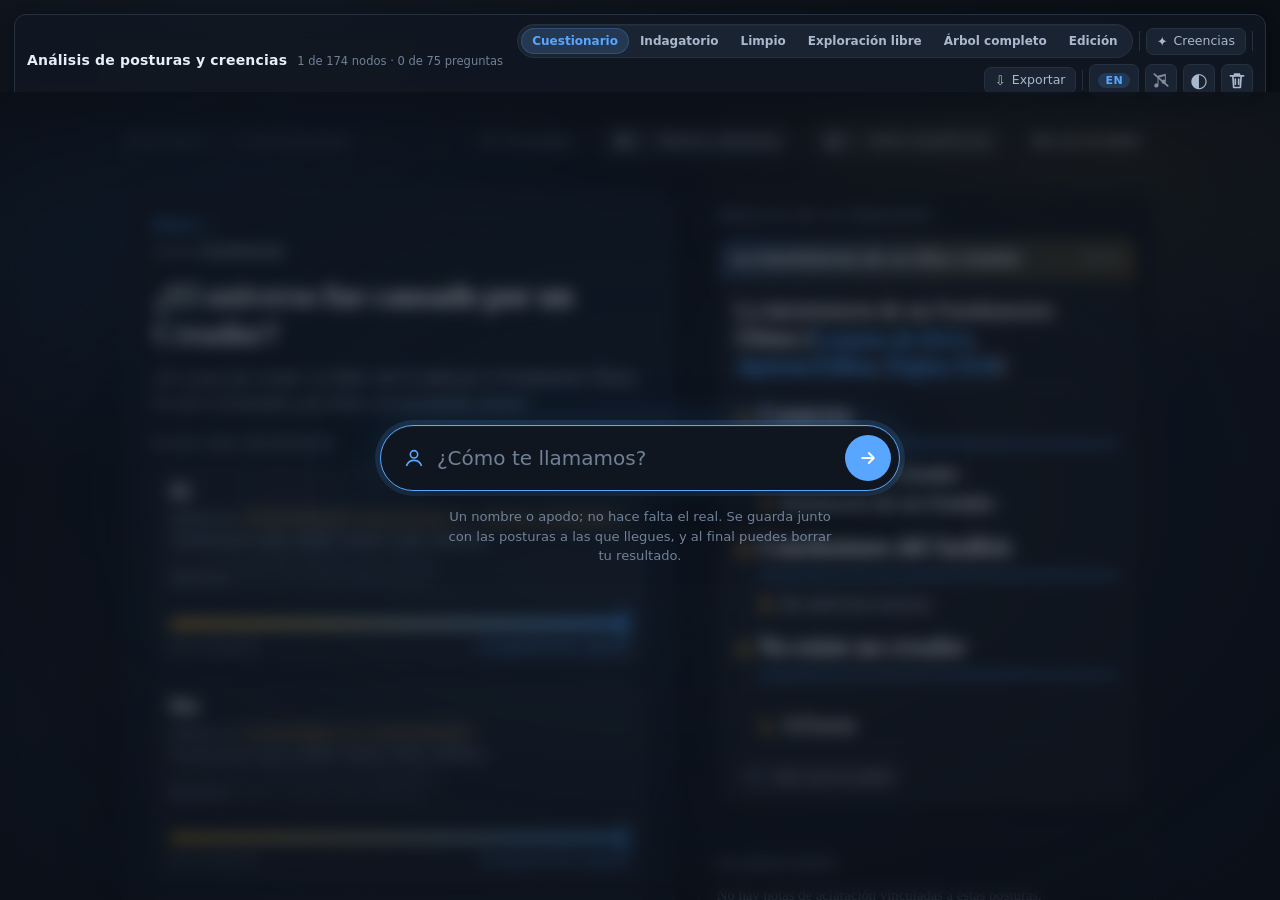
==== commit 6812dc03: "- Mejoras en la vista.   - Funcionalidad de Retroalimentación.   - Niveles de certeza de las respues" ====
--- a/recursos/diagramas/arbol-web/index.html
+++ b/recursos/diagramas/arbol-web/index.html
@@ -114,7 +114,7 @@
       </button>
       <span class="barra-separador"></span>
       <button type="button" class="boton alternable" id="btn-creencias"
-              data-i18n-title="creenciasTitle" title="Explorador de creencias (C)"
+              data-i18n-title="creenciasTitle" title="Explorador de creencias (C / Ctrl+F)"
               aria-pressed="false">
         <span class="icono">✦</span><span class="rotulo" data-i18n="creencias">Creencias</span>
       </button>
--- a/recursos/diagramas/arbol-web/css/cuestionario.css
+++ b/recursos/diagramas/arbol-web/css/cuestionario.css
@@ -896,7 +896,7 @@
 }
 
 .quiz-chips button.quiz-chip-btn,
-.quiz-cercanas .quiz-btn-mini {
+.quiz-btn-mini {
   appearance: none;
   font: inherit;
   cursor: pointer;
@@ -921,9 +921,13 @@
   border-color: var(--acento);
 }
 
-.quiz-cercanas .quiz-btn-mini {
-  margin-top: 8px;
-  padding: 6px 10px;
+/* Botón pequeño en píldora: «Explorar en el árbol» de tradiciones cercanas
+   y de las alternativas, y «Reconsiderar esta pregunta». Antes solo tenía
+   estilo dentro de `.quiz-cercanas`, así que los de «Tus puntos de duda»
+   salían con el aspecto por defecto del navegador. */
+.quiz-btn-mini {
+  flex: none;
+  padding: 6px 12px;
   border-radius: 999px;
   border: 1px solid var(--borde);
   background: transparent;
@@ -931,11 +935,20 @@
   font-size: 0.8rem;
   font-weight: 600;
   font-family: "Segoe UI", system-ui, sans-serif;
-}
-
-.quiz-cercanas .quiz-btn-mini:hover {
+  line-height: 1.2;
+  white-space: nowrap;
+  transition: border-color 140ms ease, background 140ms ease;
+}
+
+.quiz-btn-mini:hover,
+.quiz-btn-mini:focus-visible {
+  outline: none;
   border-color: var(--acento);
   background: var(--acento-suave);
+}
+
+.quiz-cercanas .quiz-btn-mini {
+  margin-top: 8px;
 }
 
 /* Scrollbars del cuestionario */
@@ -1015,3 +1028,600 @@
   .quiz-opcion,
   .quiz-hero-postura { animation: none; transition: none; }
 }
+
+/* -------------------------------------------- Barra de certeza -------- */
+/* Cada respuesta es una tarjeta: arriba el botón que responde, abajo la
+   barra de certeza, continua y sin marcas de pasos. El JS escribe `--pct`
+   (0–100): pinta el relleno del degradado y el tono del tirador, que va
+   del dorado (dudas) al acento (certeza completa). */
+.quiz-opcion-cuerpo {
+  all: unset;
+  display: grid;
+  gap: 6px;
+  cursor: pointer;
+  text-align: left;
+}
+
+.quiz-opcion:has(.quiz-opcion-cuerpo:focus-visible) {
+  border-color: var(--acento);
+  box-shadow: 0 0 0 3px var(--acento-suave);
+}
+
+/* Sobre la barra la tarjeta no se «levanta»: ahí no se responde. */
+.quiz-opcion:has(.quiz-certeza:hover) {
+  transform: none;
+  border-color: var(--borde);
+  background: rgba(255, 255, 255, 0.03);
+  box-shadow: none;
+}
+
+:root[data-tema="claro"] .quiz-opcion:has(.quiz-certeza:hover) {
+  background: #fff;
+}
+
+.quiz-opcion.con-dudas,
+.quiz-opcion.con-dudas:has(.quiz-certeza:hover) {
+  border-color: color-mix(in oklab, var(--dorado) 45%, var(--borde));
+}
+
+.quiz-certeza {
+  --pct: 100;
+  --tono: color-mix(in oklab, var(--acento) calc(var(--pct) * 1%), var(--dorado));
+  display: grid;
+  gap: 2px;
+  margin-top: 8px;
+  padding-top: 10px;
+  border-top: 1px solid var(--borde-suave);
+  cursor: default;
+}
+
+.quiz-certeza-barra {
+  -webkit-appearance: none;
+  appearance: none;
+  width: 100%;
+  height: 26px;
+  margin: 0;
+  background: transparent;
+  cursor: pointer;
+}
+
+.quiz-certeza-barra:focus {
+  outline: none;
+}
+
+.quiz-certeza-barra::-webkit-slider-runnable-track {
+  height: 6px;
+  border-radius: 999px;
+  background:
+    linear-gradient(90deg, transparent calc(var(--pct) * 1%), var(--borde) calc(var(--pct) * 1%)),
+    linear-gradient(90deg, var(--dorado), var(--acento));
+}
+
+.quiz-certeza-barra::-moz-range-track {
+  height: 6px;
+  border-radius: 999px;
+  background:
+    linear-gradient(90deg, transparent calc(var(--pct) * 1%), var(--borde) calc(var(--pct) * 1%)),
+    linear-gradient(90deg, var(--dorado), var(--acento));
+}
+
+.quiz-certeza-barra::-webkit-slider-thumb {
+  -webkit-appearance: none;
+  appearance: none;
+  box-sizing: border-box;
+  width: 8px;
+  height: 24px;
+  margin-top: -9px;
+  border-radius: 999px;
+  background: var(--tono);
+  border: 2px solid var(--fondo-alto);
+  box-shadow: 0 0 0 4px color-mix(in oklab, var(--tono) 24%, transparent),
+    0 2px 8px rgba(0, 0, 0, 0.35);
+  transition: transform 160ms ease, box-shadow 160ms ease;
+}
+
+.quiz-certeza-barra::-moz-range-thumb {
+  box-sizing: border-box;
+  width: 8px;
+  height: 24px;
+  border-radius: 999px;
+  background: var(--tono);
+  border: 2px solid var(--fondo-alto);
+  box-shadow: 0 0 0 5px color-mix(in oklab, var(--tono) 22%, transparent),
+    0 2px 8px rgba(0, 0, 0, 0.35);
+  transition: transform 160ms ease, box-shadow 160ms ease;
+}
+
+.quiz-certeza-barra:hover::-webkit-slider-thumb,
+.quiz-certeza-barra:focus-visible::-webkit-slider-thumb {
+  transform: scaleY(1.15);
+  box-shadow: 0 0 0 6px color-mix(in oklab, var(--tono) 28%, transparent),
+    0 2px 10px rgba(0, 0, 0, 0.4);
+}
+
+.quiz-certeza-barra:hover::-moz-range-thumb,
+.quiz-certeza-barra:focus-visible::-moz-range-thumb {
+  transform: scaleY(1.15);
+  box-shadow: 0 0 0 6px color-mix(in oklab, var(--tono) 28%, transparent),
+    0 2px 10px rgba(0, 0, 0, 0.4);
+}
+
+.quiz-certeza-barra:active::-webkit-slider-thumb {
+  transform: scaleY(1.25);
+}
+
+.quiz-certeza-barra:active::-moz-range-thumb {
+  transform: scaleY(1.25);
+}
+
+:root[data-tema="claro"] .quiz-certeza-barra::-webkit-slider-thumb {
+  border-color: #fff;
+  box-shadow: 0 0 0 5px color-mix(in oklab, var(--tono) 18%, transparent),
+    0 2px 6px rgba(20, 30, 60, 0.18);
+}
+
+:root[data-tema="claro"] .quiz-certeza-barra::-moz-range-thumb {
+  border-color: #fff;
+  box-shadow: 0 0 0 5px color-mix(in oklab, var(--tono) 18%, transparent),
+    0 2px 6px rgba(20, 30, 60, 0.18);
+}
+
+.quiz-certeza-rotulos {
+  display: flex;
+  justify-content: space-between;
+  gap: 12px;
+  font-family: "Segoe UI", system-ui, sans-serif;
+  font-size: 0.74rem;
+  letter-spacing: 0.02em;
+  color: var(--texto-tenue);
+}
+
+.quiz-certeza-min,
+.quiz-certeza-max {
+  transition: color 200ms ease;
+}
+
+.quiz-certeza-max {
+  color: var(--acento);
+}
+
+.quiz-opcion.con-dudas .quiz-certeza-max {
+  color: var(--texto-tenue);
+}
+
+.quiz-opcion.certeza-baja .quiz-certeza-min {
+  color: var(--dorado);
+}
+
+/* ------------------------------------- Problema con la pregunta ------- */
+/* Enlace al pie de la tarjeta «No responder»; abre un globo flotante sobre
+   el enlace (al pasar el ratón, con clic o con el teclado). Nada de esto
+   responde la pregunta. */
+.quiz-problema {
+  position: relative;
+  justify-self: end;
+  margin-top: 4px;
+}
+
+.quiz-problema-abrir {
+  color: var(--acento);
+  font-family: "Segoe UI", system-ui, sans-serif;
+  font-size: 0.86rem;
+  text-decoration: underline;
+  text-decoration-color: color-mix(in oklab, var(--acento) 45%, transparent);
+  text-underline-offset: 3px;
+  cursor: pointer;
+  transition: text-decoration-color 160ms ease, color 160ms ease;
+}
+
+.quiz-problema-abrir:hover,
+.quiz-problema-abrir:focus-visible,
+.quiz-problema.abierta .quiz-problema-abrir {
+  outline: none;
+  text-decoration-color: currentColor;
+}
+
+/* Sobre el enlace la tarjeta no se «levanta»: ahí no se responde. */
+.quiz-opcion:has(.quiz-problema:hover) {
+  transform: none;
+  border-color: var(--borde);
+  background: rgba(255, 255, 255, 0.03);
+  box-shadow: none;
+}
+
+:root[data-tema="claro"] .quiz-opcion:has(.quiz-problema:hover) {
+  background: #fff;
+}
+
+.quiz-problema-panel {
+  position: absolute;
+  right: -8px;
+  bottom: calc(100% + 14px);
+  z-index: 40;
+  width: min(400px, 82vw);
+  box-sizing: border-box;
+  padding: 16px 18px;
+  border: 1px solid var(--borde);
+  border-radius: 16px;
+  background: var(--fondo-alto);
+  box-shadow: 0 22px 56px rgba(0, 0, 0, 0.5), 0 0 0 1px rgba(255, 255, 255, 0.03) inset;
+  color: var(--texto-medio);
+  font-family: "Segoe UI", system-ui, sans-serif;
+  font-size: 0.9rem;
+  line-height: 1.5;
+  text-align: left;
+  cursor: default;
+  animation: quiz-globo-entrar 180ms cubic-bezier(0.2, 0.8, 0.2, 1) both;
+}
+
+.quiz-problema-panel[hidden] {
+  display: none;
+}
+
+:root[data-tema="claro"] .quiz-problema-panel {
+  background: #fff;
+  box-shadow: 0 18px 48px rgba(20, 30, 60, 0.18);
+}
+
+/* Flecha hacia el enlace y un puente invisible que cubre el hueco, para que
+   el globo no se cierre al llevar el ratón del enlace al globo. */
+.quiz-problema-panel::before {
+  content: "";
+  position: absolute;
+  left: 0;
+  right: 0;
+  bottom: -16px;
+  height: 16px;
+}
+
+.quiz-problema-panel::after {
+  content: "";
+  position: absolute;
+  right: 28px;
+  bottom: -7px;
+  width: 12px;
+  height: 12px;
+  background: inherit;
+  border-right: 1px solid var(--borde);
+  border-bottom: 1px solid var(--borde);
+  transform: rotate(45deg);
+}
+
+.quiz-problema-panel p {
+  margin: 0 0 14px;
+}
+
+.quiz-problema-acciones {
+  display: flex;
+  flex-wrap: wrap;
+  gap: 10px;
+  align-items: center;
+}
+
+.quiz-problema-acciones a.quiz-btn {
+  text-decoration: none;
+}
+
+@keyframes quiz-globo-entrar {
+  from { opacity: 0; transform: translateY(6px); }
+  to { opacity: 1; transform: none; }
+}
+
+@media (prefers-reduced-motion: reduce) {
+  .quiz-problema-panel {
+    animation: none;
+  }
+}
+
+/* ------------------------------------------ Reporte: firmeza y dudas -- */
+.quiz-firmeza {
+  margin: 10px 0 14px;
+  font-family: "Segoe UI", system-ui, sans-serif;
+  font-size: 0.9rem;
+  color: var(--texto-medio);
+}
+
+.quiz-firmeza h4 {
+  margin: 0 0 4px;
+}
+
+.quiz-firmeza p {
+  margin: 0 0 6px;
+}
+
+.quiz-firmeza.con-dudas .quiz-barra-firmeza span {
+  background: var(--dorado);
+}
+
+.quiz-firmeza-nota {
+  color: var(--dorado);
+}
+
+.quiz-dudas-intro {
+  color: var(--texto-medio);
+  font-size: 0.92rem;
+}
+
+.quiz-duda {
+  padding: 12px 0;
+  border-top: 1px solid var(--borde-suave);
+}
+
+.quiz-duda-pregunta {
+  margin: 0 0 6px;
+  font-weight: 600;
+}
+
+.quiz-duda-eleccion {
+  margin: 0 0 8px;
+  color: var(--dorado);
+}
+
+.quiz-duda-alternativas {
+  list-style: none;
+  margin: 0 0 8px;
+  padding: 0;
+  display: grid;
+  gap: 6px;
+}
+
+.quiz-duda-acciones {
+  display: flex;
+  justify-content: flex-end;
+  margin-top: 4px;
+}
+
+.quiz-duda-alternativas li {
+  display: flex;
+  flex-wrap: wrap;
+  gap: 8px;
+  align-items: center;
+  justify-content: space-between;
+}
+
+.quiz-duda-lecturas {
+  display: flex;
+  flex-wrap: wrap;
+  gap: 8px;
+  align-items: center;
+  margin-bottom: 8px;
+  font-size: 0.88rem;
+}
+
+/* ------------------------------------------------ Nombre al empezar --- */
+/* Solo el campo, como una píldora flotante con sombra. La capa cubre la
+   pantalla; un clic en ella (lejos del campo) la cierra. `.quiz-nombre-zona`
+   es el campo más un margen amplio que no cierra: un clic cercano devuelve
+   el foco al campo. */
+.quiz-nombre-capa {
+  position: fixed;
+  inset: var(--barra-alto, 56px) 0 0 0;
+  z-index: 60;
+  display: flex;
+  align-items: center;
+  justify-content: center;
+  background: radial-gradient(ellipse at center, rgba(10, 14, 21, 0.35), rgba(10, 14, 21, 0.72));
+  -webkit-backdrop-filter: blur(8px) saturate(120%);
+  backdrop-filter: blur(8px) saturate(120%);
+  animation: quiz-nombre-aparecer 220ms ease both;
+}
+
+:root[data-tema="claro"] .quiz-nombre-capa {
+  background: radial-gradient(ellipse at center, rgba(244, 246, 250, 0.4), rgba(244, 246, 250, 0.82));
+}
+
+.quiz-nombre-capa.saliendo {
+  animation: quiz-nombre-desaparecer 200ms ease forwards;
+}
+
+.quiz-nombre-zona {
+  padding: 88px;
+}
+
+.quiz-nombre-form {
+  display: grid;
+  justify-items: center;
+  gap: 16px;
+  width: min(520px, 86vw);
+  animation: quiz-nombre-subir 380ms cubic-bezier(0.2, 0.8, 0.2, 1) both;
+}
+
+.quiz-nombre-pildora {
+  display: flex;
+  align-items: center;
+  gap: 12px;
+  width: 100%;
+  box-sizing: border-box;
+  padding: 8px 8px 8px 22px;
+  border: 1px solid var(--borde);
+  border-radius: 999px;
+  background: var(--fondo-alto);
+  box-shadow: 0 1px 0 rgba(255, 255, 255, 0.05) inset,
+    0 22px 60px rgba(0, 0, 0, 0.5);
+  transition: border-color 200ms ease, box-shadow 200ms ease;
+}
+
+.quiz-nombre-pildora:focus-within {
+  border-color: var(--acento);
+  box-shadow: 0 1px 0 rgba(255, 255, 255, 0.05) inset,
+    0 22px 60px rgba(0, 0, 0, 0.5),
+    0 0 0 5px var(--acento-suave),
+    0 0 48px var(--acento-suave);
+}
+
+:root[data-tema="claro"] .quiz-nombre-pildora {
+  background: #fff;
+  box-shadow: 0 18px 48px rgba(20, 30, 60, 0.16);
+}
+
+:root[data-tema="claro"] .quiz-nombre-pildora:focus-within {
+  box-shadow: 0 18px 48px rgba(20, 30, 60, 0.16),
+    0 0 0 5px var(--acento-suave);
+}
+
+.quiz-nombre-icono {
+  flex: none;
+  width: 22px;
+  height: 22px;
+  color: var(--texto-tenue);
+  transition: color 200ms ease;
+}
+
+.quiz-nombre-pildora:focus-within .quiz-nombre-icono {
+  color: var(--acento);
+}
+
+.quiz-nombre-campo {
+  flex: 1;
+  min-width: 0;
+  padding: 12px 0;
+  border: 0;
+  outline: 0;
+  background: transparent;
+  color: var(--texto);
+  font: inherit;
+  font-family: "Segoe UI", system-ui, sans-serif;
+  font-size: 1.25rem;
+}
+
+.quiz-nombre-campo::placeholder {
+  color: var(--texto-tenue);
+}
+
+.quiz-nombre-ir {
+  flex: none;
+  display: grid;
+  place-items: center;
+  width: 46px;
+  height: 46px;
+  border: 0;
+  border-radius: 50%;
+  background: var(--acento);
+  color: #fff;
+  cursor: pointer;
+  transition: transform 160ms ease, filter 160ms ease;
+}
+
+.quiz-nombre-ir svg {
+  width: 20px;
+  height: 20px;
+}
+
+.quiz-nombre-ir:hover,
+.quiz-nombre-ir:focus-visible {
+  outline: none;
+  transform: translateX(2px);
+  filter: brightness(1.1);
+}
+
+.quiz-nombre-nota {
+  margin: 0;
+  max-width: 46ch;
+  text-align: center;
+  color: var(--texto-tenue);
+  font-family: "Segoe UI", system-ui, sans-serif;
+  font-size: 0.82rem;
+  line-height: 1.5;
+}
+
+@keyframes quiz-nombre-aparecer {
+  from { opacity: 0; }
+  to { opacity: 1; }
+}
+
+@keyframes quiz-nombre-desaparecer {
+  from { opacity: 1; }
+  to { opacity: 0; }
+}
+
+@keyframes quiz-nombre-subir {
+  from { opacity: 0; transform: translateY(14px) scale(0.97); }
+  to { opacity: 1; transform: none; }
+}
+
+@media (prefers-reduced-motion: reduce) {
+  .quiz-nombre-capa,
+  .quiz-nombre-capa.saliendo,
+  .quiz-nombre-form {
+    animation: none;
+  }
+}
+
+/* Chip en la cabecera del cuestionario: abre la capa para cambiarlo. */
+.quiz-chip-nombre {
+  display: inline-flex;
+  align-items: center;
+  gap: 6px;
+  padding: 5px 12px 5px 8px;
+  border: 1px solid var(--borde);
+  border-radius: 999px;
+  background: transparent;
+  color: var(--texto-medio);
+  font: inherit;
+  font-family: "Segoe UI", system-ui, sans-serif;
+  font-size: 0.82rem;
+  cursor: pointer;
+  transition: border-color 160ms ease, color 160ms ease, background 160ms ease;
+}
+
+.quiz-chip-nombre .quiz-nombre-icono {
+  width: 16px;
+  height: 16px;
+  color: inherit;
+}
+
+.quiz-chip-nombre:hover,
+.quiz-chip-nombre:focus-visible {
+  outline: none;
+  border-color: var(--acento);
+  background: var(--acento-suave);
+  color: var(--texto);
+}
+
+/* Barrita de certeza en «Tus puntos de duda». */
+.quiz-duda-certeza {
+  width: 100%;
+  max-width: 220px;
+  height: 4px;
+  margin: 2px 0 8px;
+  border-radius: 999px;
+  background: var(--borde-suave);
+  overflow: hidden;
+}
+
+.quiz-duda-certeza span {
+  display: block;
+  height: 100%;
+  border-radius: inherit;
+  background: linear-gradient(90deg, var(--dorado), var(--acento));
+  background-size: 220px 100%;
+}
+
+/* ------------------------------------- Borrar el resultado guardado --- */
+.quiz-resultado-pie {
+  margin-top: 28px;
+  text-align: center;
+}
+
+.quiz-resultado-borrar {
+  background: none;
+  border: none;
+  padding: 0;
+  color: var(--texto-tenue);
+  font: inherit;
+  font-family: "Segoe UI", system-ui, sans-serif;
+  font-size: 0.8rem;
+  text-decoration: underline;
+  text-underline-offset: 3px;
+  cursor: pointer;
+}
+
+.quiz-resultado-borrar:hover,
+.quiz-resultado-borrar:focus-visible {
+  color: var(--acento);
+}
+
+.quiz-resultado-borrado {
+  color: var(--texto-tenue);
+  font-size: 0.8rem;
+}
